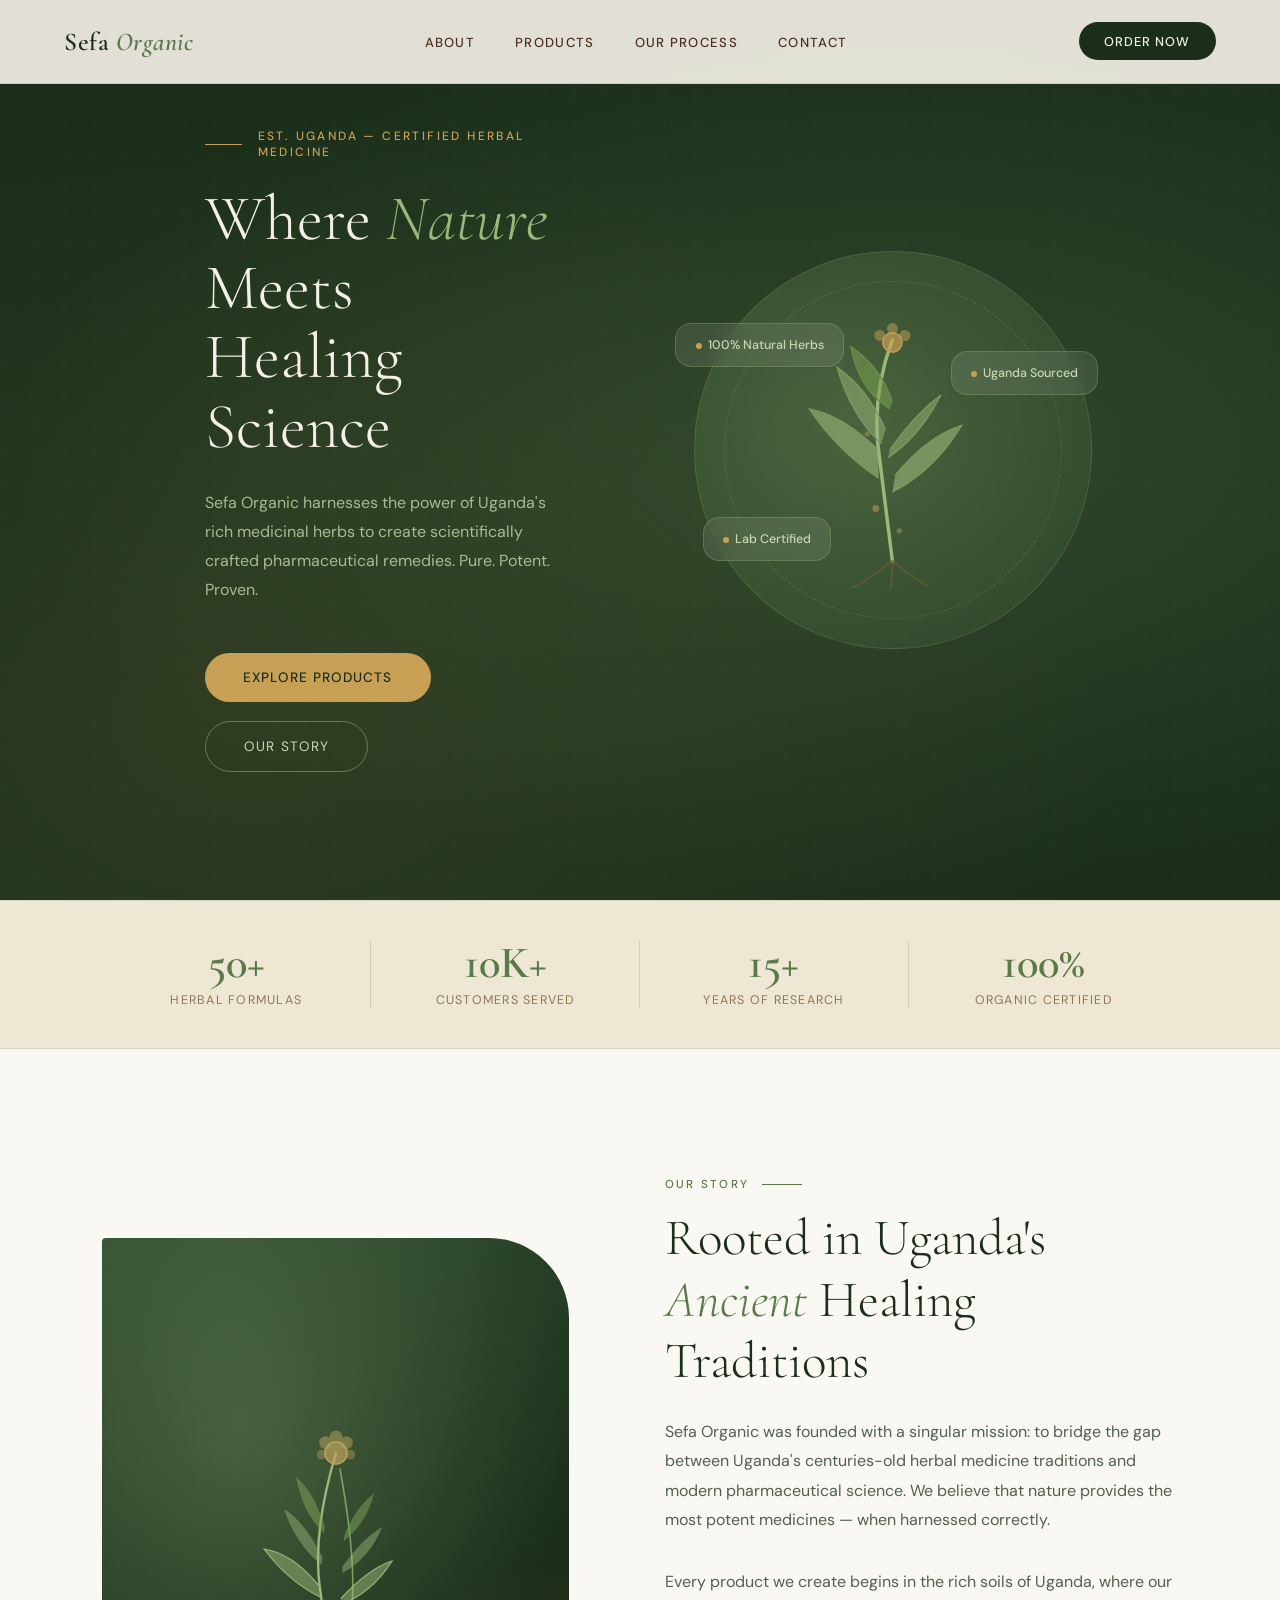
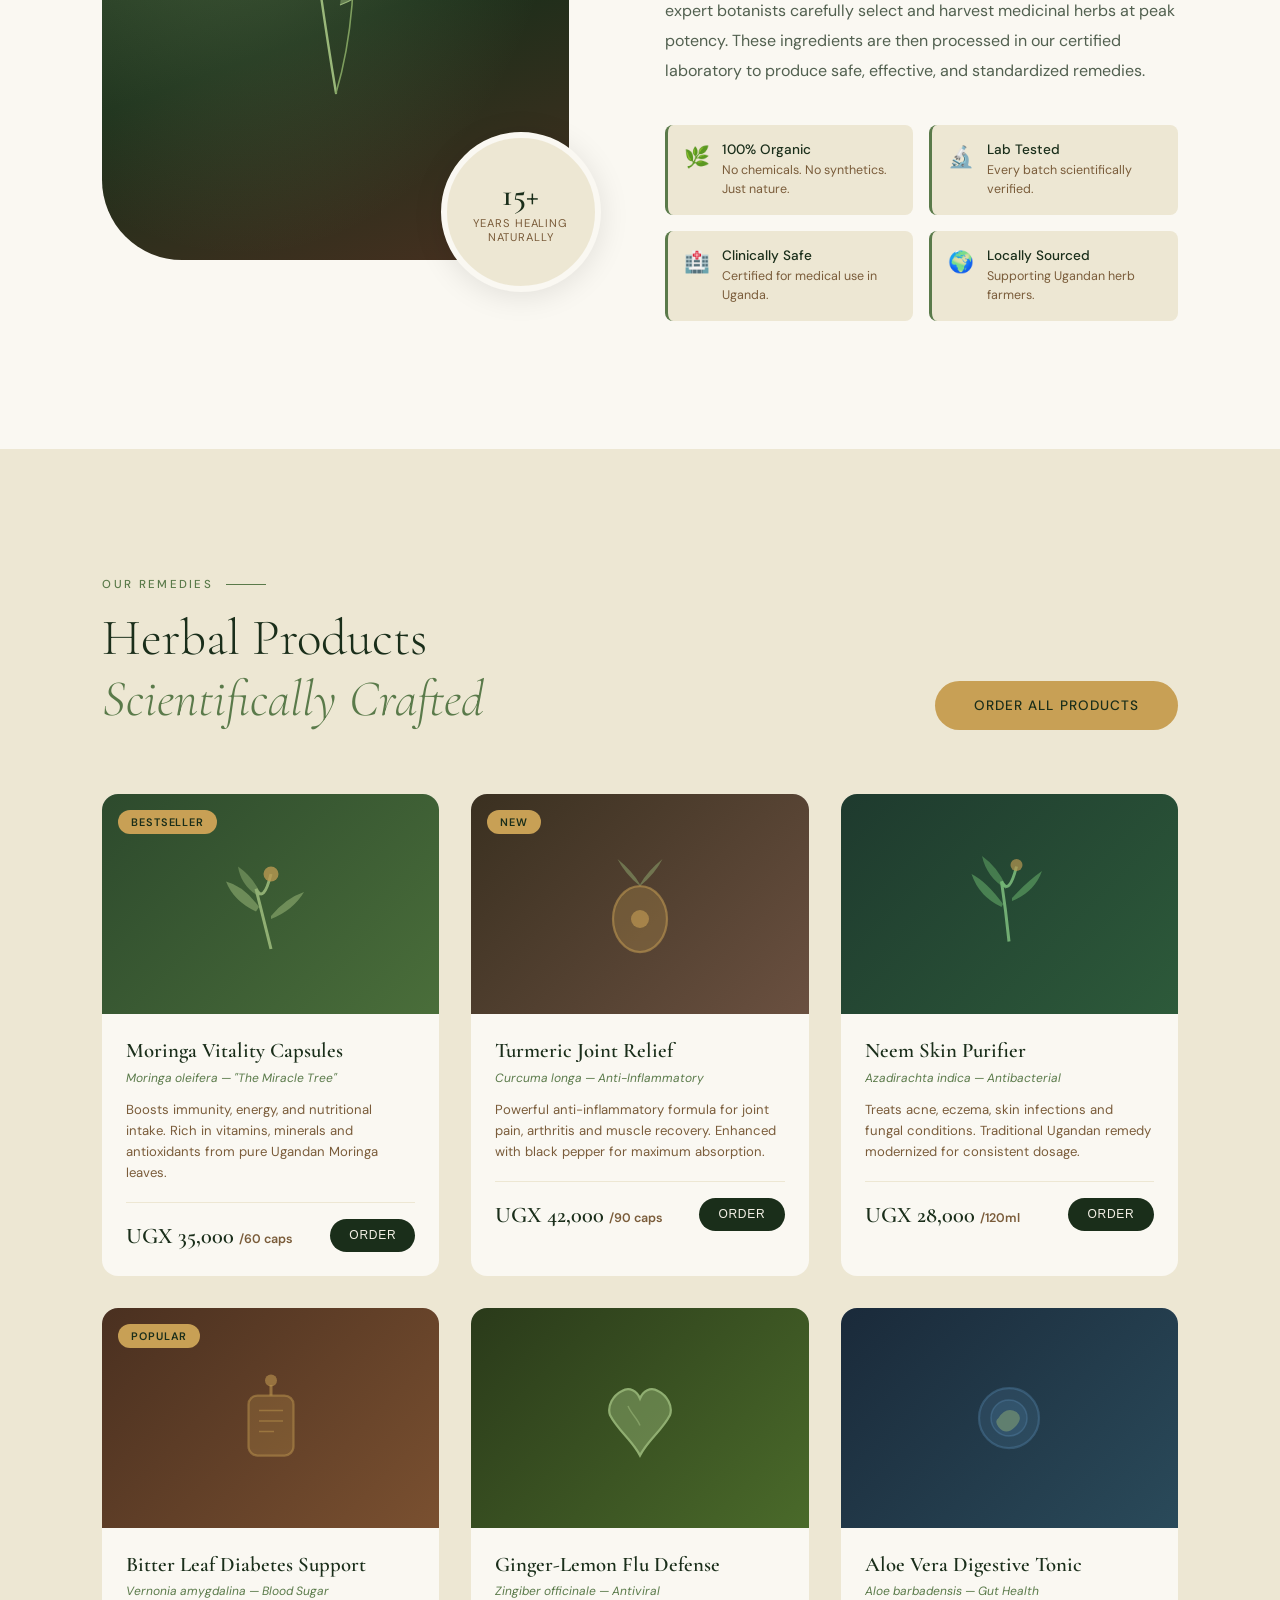
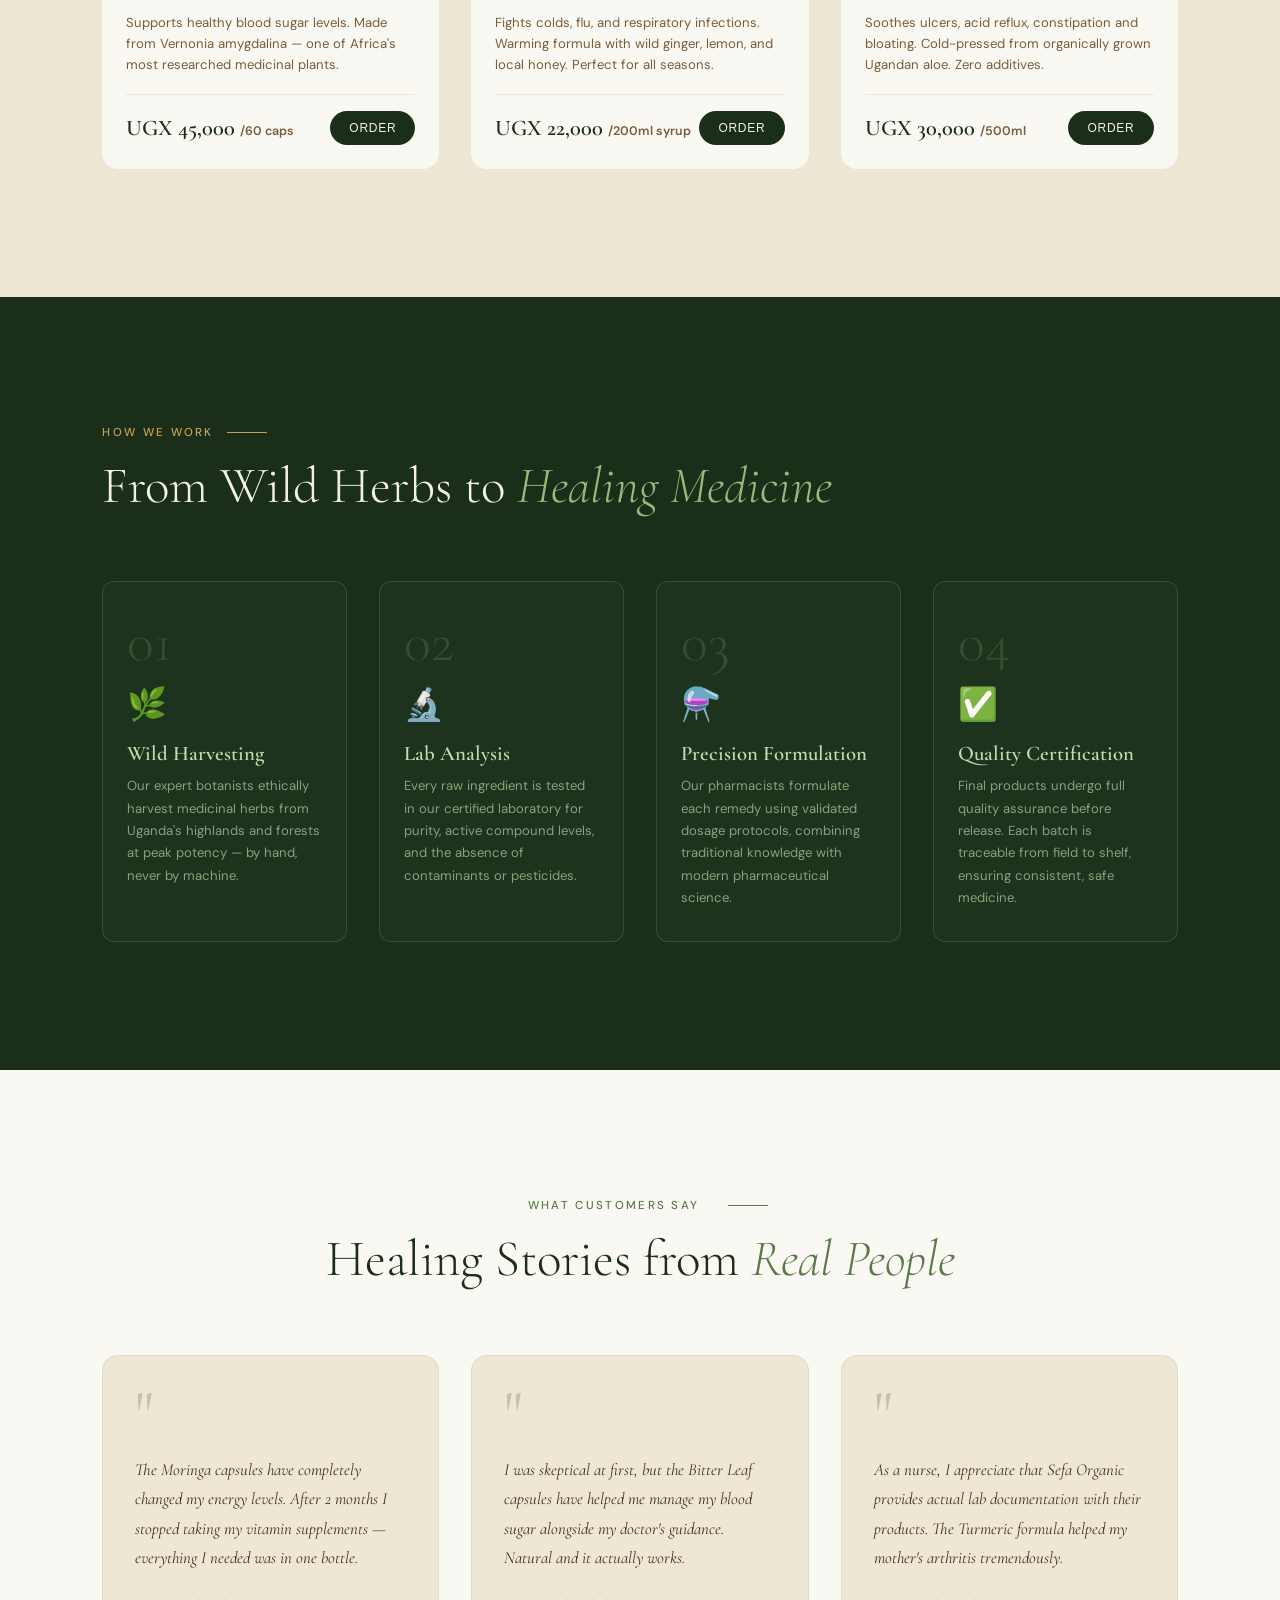
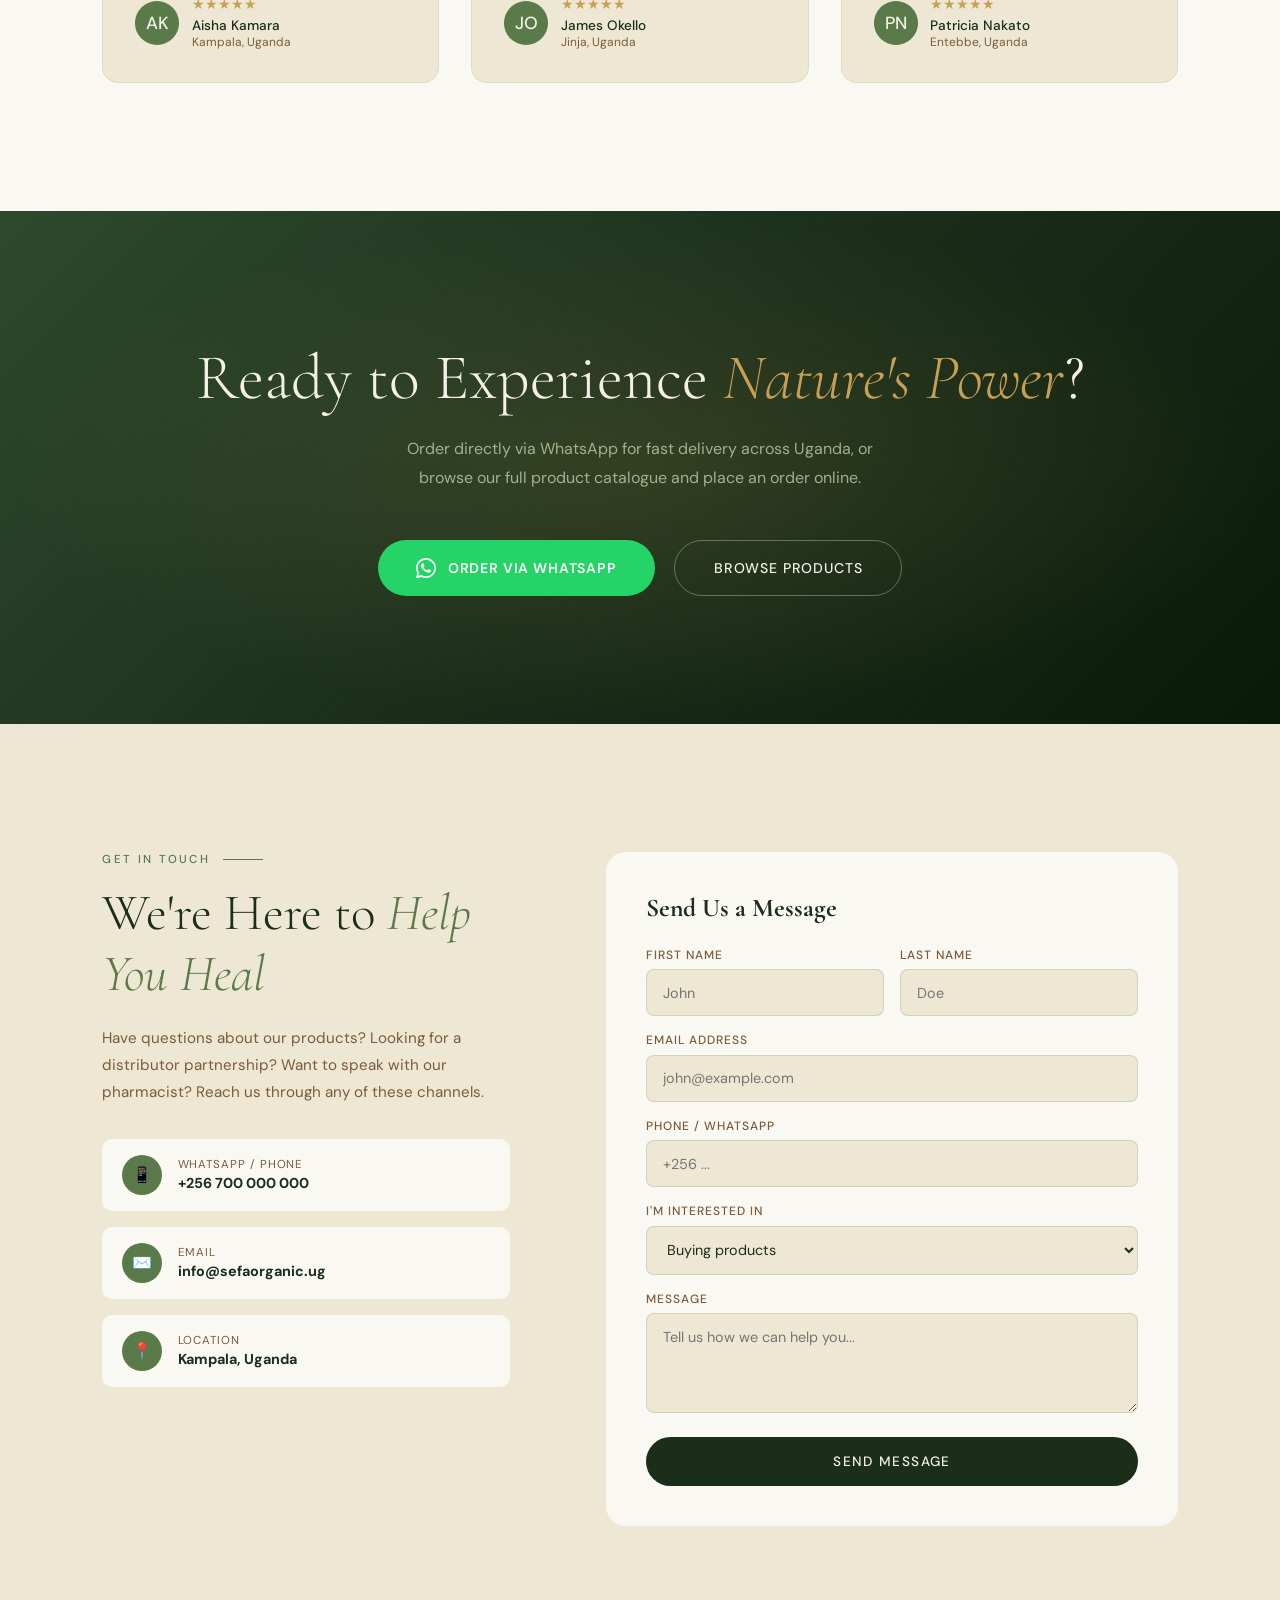
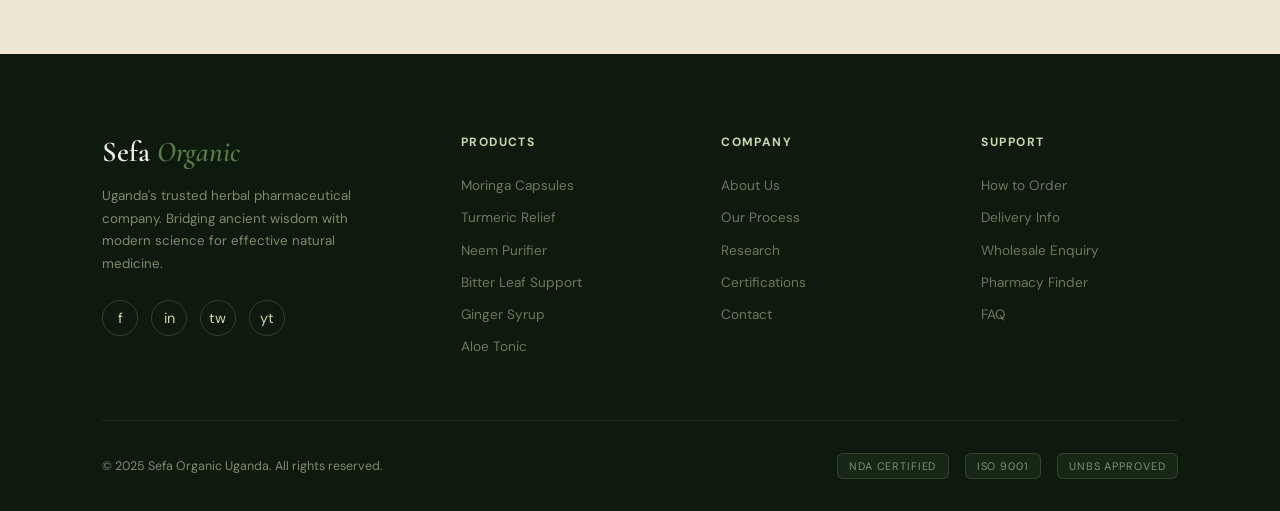
==== index.html @ c2d1f684 "Create index.html" ====
<!DOCTYPE html>
<html lang="en">
<head>
<meta charset="UTF-8">
<meta name="viewport" content="width=device-width, initial-scale=1.0">
<title>Sefa Organic — Nature's Medicine, Scientifically Crafted</title>
<link href="https://fonts.googleapis.com/css2?family=Cormorant+Garamond:ital,wght@0,300;0,400;0,600;1,300;1,400&family=DM+Sans:wght@300;400;500&display=swap" rel="stylesheet">
<style>
  :root {
    --forest: #1a2e1a;
    --moss: #2d4a2d;
    --sage: #5a7a4a;
    --herb: #7a9a5a;
    --leaf: #9ab87a;
    --mist: #c8d8b0;
    --cream: #f4f0e6;
    --parchment: #ede7d3;
    --bark: #7a5c3a;
    --earth: #4a3020;
    --gold: #c8a055;
    --gold-light: #e0c080;
    --white: #faf8f2;
  }

  * { margin: 0; padding: 0; box-sizing: border-box; }

  html { scroll-behavior: smooth; }

  body {
    font-family: 'DM Sans', sans-serif;
    background: var(--white);
    color: var(--forest);
    overflow-x: hidden;
  }

  /* ── NAV ── */
  nav {
    position: fixed; top: 0; left: 0; right: 0; z-index: 100;
    display: flex; align-items: center; justify-content: space-between;
    padding: 1.4rem 5vw;
    background: rgba(244,240,230,0.92);
    backdrop-filter: blur(12px);
    border-bottom: 1px solid rgba(90,122,74,0.15);
  }
  .nav-logo {
    font-family: 'Cormorant Garamond', serif;
    font-size: 1.6rem; font-weight: 600;
    color: var(--forest); letter-spacing: 0.02em;
    text-decoration: none;
  }
  .nav-logo span { color: var(--sage); font-style: italic; }
  .nav-links { display: flex; gap: 2.5rem; list-style: none; }
  .nav-links a {
    font-size: 0.82rem; letter-spacing: 0.1em; text-transform: uppercase;
    color: var(--earth); text-decoration: none; font-weight: 500;
    transition: color 0.2s;
  }
  .nav-links a:hover { color: var(--sage); }
  .nav-cta {
    background: var(--forest); color: var(--cream);
    padding: 0.65rem 1.6rem; border-radius: 50px;
    font-size: 0.8rem; letter-spacing: 0.08em; text-transform: uppercase;
    text-decoration: none; font-weight: 500;
    transition: background 0.2s, transform 0.2s;
  }
  .nav-cta:hover { background: var(--sage); transform: translateY(-1px); }

  /* ── HERO ── */
  .hero {
    min-height: 100vh;
    background: var(--forest);
    display: grid; grid-template-columns: 1fr 1fr;
    align-items: center;
    position: relative; overflow: hidden;
  }
  .hero::before {
    content: '';
    position: absolute; inset: 0;
    background: radial-gradient(ellipse at 70% 50%, rgba(90,122,74,0.35) 0%, transparent 70%),
                radial-gradient(ellipse at 20% 80%, rgba(200,160,85,0.12) 0%, transparent 60%);
  }
  /* Organic texture pattern */
  .hero::after {
    content: '';
    position: absolute; inset: 0;
    background-image: url("data:image/svg+xml,%3Csvg width='60' height='60' viewBox='0 0 60 60' xmlns='http://www.w3.org/2000/svg'%3E%3Cg fill='none' fill-rule='evenodd'%3E%3Cg fill='%235a7a4a' fill-opacity='0.06'%3E%3Cpath d='M36 34v-4h-2v4h-4v2h4v4h2v-4h4v-2h-4zm0-30V0h-2v4h-4v2h4v4h2V6h4V4h-4zM6 34v-4H4v4H0v2h4v4h2v-4h4v-2H6zM6 4V0H4v4H0v2h4v4h2V6h4V4H6z'/%3E%3C/g%3E%3C/g%3E%3C/svg%3E");
    opacity: 0.4;
    pointer-events: none;
  }
  .hero-content {
    padding: 0 5vw 0 8vw;
    position: relative; z-index: 2;
    animation: fadeUp 1s ease both;
  }
  .hero-eyebrow {
    font-size: 0.75rem; letter-spacing: 0.2em; text-transform: uppercase;
    color: var(--gold); font-weight: 500; margin-bottom: 1.5rem;
    display: flex; align-items: center; gap: 1rem;
  }
  .hero-eyebrow::before {
    content: ''; width: 40px; height: 1px; background: var(--gold);
  }
  .hero h1 {
    font-family: 'Cormorant Garamond', serif;
    font-size: clamp(3rem, 5vw, 5.5rem);
    font-weight: 300; line-height: 1.08;
    color: var(--cream); margin-bottom: 1.8rem;
  }
  .hero h1 em {
    font-style: italic; color: var(--leaf);
  }
  .hero-desc {
    font-size: 1rem; line-height: 1.8;
    color: rgba(200,216,176,0.8);
    max-width: 420px; margin-bottom: 3rem;
  }
  .hero-actions { display: flex; gap: 1.2rem; flex-wrap: wrap; }
  .btn-primary {
    background: var(--gold); color: var(--forest);
    padding: 1rem 2.4rem; border-radius: 50px;
    font-size: 0.85rem; letter-spacing: 0.08em; text-transform: uppercase;
    text-decoration: none; font-weight: 500;
    transition: all 0.25s; display: inline-block;
  }
  .btn-primary:hover { background: var(--gold-light); transform: translateY(-2px); box-shadow: 0 8px 30px rgba(200,160,85,0.35); }
  .btn-ghost {
    border: 1px solid rgba(200,216,176,0.4); color: var(--mist);
    padding: 1rem 2.4rem; border-radius: 50px;
    font-size: 0.85rem; letter-spacing: 0.08em; text-transform: uppercase;
    text-decoration: none; font-weight: 400;
    transition: all 0.25s; display: inline-block;
  }
  .btn-ghost:hover { border-color: var(--leaf); color: var(--leaf); }

  .hero-visual {
    position: relative; z-index: 2;
    display: flex; align-items: center; justify-content: center;
    padding: 4rem 5vw 4rem 2rem;
    animation: fadeIn 1.4s ease both;
  }
  .hero-circle {
    width: min(480px, 90%);
    aspect-ratio: 1;
    border-radius: 50%;
    background: radial-gradient(circle at 40% 40%, rgba(154,184,122,0.25), rgba(45,74,45,0.6));
    border: 1px solid rgba(154,184,122,0.2);
    display: flex; align-items: center; justify-content: center;
    position: relative;
  }
  .hero-circle::before {
    content: ''; position: absolute;
    width: 85%; height: 85%;
    border-radius: 50%;
    border: 1px dashed rgba(154,184,122,0.25);
  }
  .hero-plant-svg {
    width: 70%; height: 70%;
  }

  /* Floating badges */
  .float-badge {
    position: absolute;
    background: rgba(244,240,230,0.1);
    backdrop-filter: blur(8px);
    border: 1px solid rgba(154,184,122,0.3);
    border-radius: 16px;
    padding: 0.8rem 1.2rem;
    color: var(--mist);
    font-size: 0.78rem;
    font-weight: 500;
    white-space: nowrap;
    animation: float 4s ease-in-out infinite;
  }
  .float-badge.b1 { top: 18%; left: -5%; animation-delay: 0s; }
  .float-badge.b2 { bottom: 22%; left: 2%; animation-delay: 1.5s; }
  .float-badge.b3 { top: 25%; right: -2%; animation-delay: 0.8s; }
  .float-badge .dot { display: inline-block; width: 6px; height: 6px; border-radius: 50%; background: var(--gold); margin-right: 6px; }

  /* ── STATS ── */
  .stats-bar {
    background: var(--parchment);
    border-top: 1px solid rgba(90,122,74,0.15);
    border-bottom: 1px solid rgba(90,122,74,0.15);
    display: grid; grid-template-columns: repeat(4,1fr);
    padding: 2.5rem 8vw;
  }
  .stat-item {
    text-align: center;
    padding: 0 1rem;
    border-right: 1px solid rgba(90,122,74,0.2);
  }
  .stat-item:last-child { border-right: none; }
  .stat-num {
    font-family: 'Cormorant Garamond', serif;
    font-size: 2.8rem; font-weight: 600;
    color: var(--sage); line-height: 1;
    margin-bottom: 0.4rem;
  }
  .stat-label {
    font-size: 0.78rem; letter-spacing: 0.1em; text-transform: uppercase;
    color: var(--bark); opacity: 0.8;
  }

  /* ── SECTION COMMONS ── */
  section { padding: 8rem 8vw; }
  .section-tag {
    font-size: 0.72rem; letter-spacing: 0.2em; text-transform: uppercase;
    color: var(--sage); font-weight: 500; margin-bottom: 1rem;
    display: flex; align-items: center; gap: 0.8rem;
  }
  .section-tag::after { content: ''; flex: 0 0 40px; height: 1px; background: var(--sage); }
  h2.section-title {
    font-family: 'Cormorant Garamond', serif;
    font-size: clamp(2.2rem, 4vw, 3.5rem);
    font-weight: 300; line-height: 1.2;
    color: var(--forest);
  }
  h2.section-title em { font-style: italic; color: var(--sage); }

  /* ── ABOUT ── */
  .about { background: var(--white); }
  .about-grid { display: grid; grid-template-columns: 1fr 1.1fr; gap: 6rem; align-items: center; }
  .about-visual {
    position: relative;
  }
  .about-img-wrap {
    width: 100%; aspect-ratio: 3/4;
    background: linear-gradient(160deg, var(--moss) 0%, var(--forest) 60%, var(--earth) 100%);
    border-radius: 4px 80px 4px 80px;
    display: flex; align-items: center; justify-content: center;
    overflow: hidden; position: relative;
  }
  .about-img-wrap::before {
    content: '';
    position: absolute; inset: 0;
    background: radial-gradient(ellipse at 30% 30%, rgba(154,184,122,0.3), transparent 70%);
  }
  .about-accent {
    position: absolute; bottom: -2rem; right: -2rem;
    width: 160px; height: 160px;
    background: var(--parchment);
    border-radius: 50%;
    display: flex; flex-direction: column;
    align-items: center; justify-content: center;
    border: 6px solid var(--white);
    box-shadow: 0 4px 30px rgba(0,0,0,0.1);
    text-align: center; padding: 1rem;
  }
  .about-accent strong {
    font-family: 'Cormorant Garamond', serif;
    font-size: 2rem; font-weight: 600; color: var(--forest);
    line-height: 1;
  }
  .about-accent span {
    font-size: 0.7rem; text-transform: uppercase; letter-spacing: 0.08em;
    color: var(--bark); margin-top: 0.3rem;
  }
  .about-content h2 { margin-bottom: 1.5rem; }
  .about-body {
    font-size: 1rem; line-height: 1.85; color: rgba(26,46,26,0.75);
    margin-bottom: 2rem;
  }
  .values-list {
    display: grid; grid-template-columns: 1fr 1fr; gap: 1rem;
    margin-top: 2.5rem;
  }
  .value-item {
    display: flex; align-items: flex-start; gap: 0.8rem;
    padding: 1rem;
    background: var(--parchment);
    border-radius: 8px;
    border-left: 3px solid var(--sage);
  }
  .value-icon { font-size: 1.3rem; flex-shrink: 0; margin-top: 0.1rem; }
  .value-item h4 { font-size: 0.85rem; font-weight: 500; color: var(--forest); margin-bottom: 0.2rem; }
  .value-item p { font-size: 0.78rem; color: var(--bark); line-height: 1.5; }

  /* ── PRODUCTS ── */
  .products { background: var(--parchment); }
  .products-header {
    display: flex; justify-content: space-between; align-items: flex-end;
    margin-bottom: 4rem; flex-wrap: wrap; gap: 2rem;
  }
  .products-grid {
    display: grid; grid-template-columns: repeat(3,1fr); gap: 2rem;
  }
  .product-card {
    background: var(--white);
    border-radius: 16px;
    overflow: hidden;
    transition: transform 0.3s, box-shadow 0.3s;
    cursor: pointer;
  }
  .product-card:hover { transform: translateY(-6px); box-shadow: 0 20px 50px rgba(26,46,26,0.12); }
  .product-img {
    height: 220px;
    display: flex; align-items: center; justify-content: center;
    position: relative; overflow: hidden;
  }
  .product-img svg { width: 120px; height: 120px; opacity: 0.9; }
  .p-color-1 { background: linear-gradient(135deg, #2d4a2d, #4a6e3a); }
  .p-color-2 { background: linear-gradient(135deg, #3a3020, #6a5040); }
  .p-color-3 { background: linear-gradient(135deg, #1e3a2e, #2d5a3a); }
  .p-color-4 { background: linear-gradient(135deg, #4a3020, #7a5030); }
  .p-color-5 { background: linear-gradient(135deg, #2a3a1a, #4a6a2a); }
  .p-color-6 { background: linear-gradient(135deg, #1a2a3a, #2a4a5a); }
  .product-badge {
    position: absolute; top: 1rem; left: 1rem;
    background: var(--gold); color: var(--forest);
    font-size: 0.68rem; letter-spacing: 0.08em; text-transform: uppercase;
    padding: 0.3rem 0.8rem; border-radius: 50px; font-weight: 600;
  }
  .product-info { padding: 1.5rem; }
  .product-info h3 {
    font-family: 'Cormorant Garamond', serif;
    font-size: 1.3rem; font-weight: 600; color: var(--forest); margin-bottom: 0.4rem;
  }
  .product-herb {
    font-size: 0.75rem; color: var(--sage); font-style: italic; margin-bottom: 0.8rem;
  }
  .product-desc { font-size: 0.82rem; line-height: 1.6; color: var(--bark); margin-bottom: 1.2rem; }
  .product-footer {
    display: flex; align-items: center; justify-content: space-between;
    padding-top: 1rem; border-top: 1px solid var(--parchment);
  }
  .product-price {
    font-family: 'Cormorant Garamond', serif;
    font-size: 1.4rem; font-weight: 600; color: var(--forest);
  }
  .product-price span { font-size: 0.78rem; color: var(--bark); font-family: 'DM Sans'; }
  .btn-order {
    background: var(--forest); color: var(--cream);
    padding: 0.6rem 1.2rem; border-radius: 50px;
    font-size: 0.75rem; letter-spacing: 0.06em; text-transform: uppercase;
    border: none; cursor: pointer; font-weight: 500;
    transition: background 0.2s, transform 0.2s;
  }
  .btn-order:hover { background: var(--sage); transform: scale(1.03); }

  /* ── PROCESS ── */
  .process { background: var(--forest); color: var(--cream); }
  .process .section-tag { color: var(--gold); }
  .process .section-tag::after { background: var(--gold); }
  .process h2.section-title { color: var(--cream); }
  .process h2.section-title em { color: var(--leaf); }
  .process-grid {
    display: grid; grid-template-columns: repeat(4,1fr); gap: 2rem;
    margin-top: 4rem;
  }
  .process-step {
    position: relative; padding: 2rem 1.5rem;
    border: 1px solid rgba(154,184,122,0.2);
    border-radius: 12px;
    background: rgba(154,184,122,0.04);
    transition: background 0.3s, border-color 0.3s;
  }
  .process-step:hover {
    background: rgba(154,184,122,0.1);
    border-color: rgba(154,184,122,0.4);
  }
  .step-number {
    font-family: 'Cormorant Garamond', serif;
    font-size: 3.5rem; font-weight: 300;
    color: rgba(154,184,122,0.2);
    line-height: 1; margin-bottom: 0.8rem;
  }
  .step-icon { font-size: 2rem; margin-bottom: 1rem; }
  .process-step h3 {
    font-family: 'Cormorant Garamond', serif;
    font-size: 1.3rem; font-weight: 600;
    color: var(--mist); margin-bottom: 0.6rem;
  }
  .process-step p { font-size: 0.82rem; line-height: 1.7; color: rgba(200,216,176,0.65); }

  /* ── TESTIMONIALS ── */
  .testimonials { background: var(--white); }
  .testi-grid { display: grid; grid-template-columns: repeat(3,1fr); gap: 2rem; margin-top: 4rem; }
  .testi-card {
    background: var(--parchment);
    border-radius: 16px; padding: 2rem;
    position: relative;
    border: 1px solid rgba(90,122,74,0.1);
    transition: transform 0.3s;
  }
  .testi-card:hover { transform: translateY(-4px); }
  .testi-quote {
    font-family: 'Cormorant Garamond', serif;
    font-size: 4rem; color: var(--sage); opacity: 0.3;
    line-height: 0.8; margin-bottom: 1rem;
  }
  .testi-text {
    font-family: 'Cormorant Garamond', serif;
    font-size: 1.05rem; font-style: italic; line-height: 1.75;
    color: var(--earth); margin-bottom: 1.5rem;
  }
  .testi-author { display: flex; align-items: center; gap: 0.8rem; }
  .testi-avatar {
    width: 44px; height: 44px; border-radius: 50%;
    background: var(--sage);
    display: flex; align-items: center; justify-content: center;
    font-size: 1.1rem; color: var(--cream); font-weight: 500;
  }
  .testi-name { font-size: 0.85rem; font-weight: 500; color: var(--forest); }
  .testi-loc { font-size: 0.75rem; color: var(--bark); }
  .stars { color: var(--gold); font-size: 0.85rem; margin-bottom: 0.2rem; }

  /* ── ORDER CTA ── */
  .order-section {
    background: linear-gradient(135deg, var(--moss) 0%, var(--forest) 50%, #0a1a0a 100%);
    padding: 8rem 8vw;
    text-align: center;
    position: relative; overflow: hidden;
  }
  .order-section::before {
    content: '';
    position: absolute; inset: 0;
    background: radial-gradient(ellipse at 50% 50%, rgba(200,160,85,0.15) 0%, transparent 70%);
  }
  .order-section h2 {
    font-family: 'Cormorant Garamond', serif;
    font-size: clamp(2.5rem, 5vw, 4.5rem);
    font-weight: 300; color: var(--cream);
    margin-bottom: 1.2rem; position: relative;
  }
  .order-section h2 em { color: var(--gold); font-style: italic; }
  .order-section p {
    font-size: 1rem; color: rgba(200,216,176,0.75);
    max-width: 500px; margin: 0 auto 3rem; line-height: 1.8;
    position: relative;
  }
  .order-buttons { display: flex; gap: 1.2rem; justify-content: center; flex-wrap: wrap; position: relative; }
  .whatsapp-btn {
    background: #25D366; color: white;
    padding: 1.1rem 2.4rem; border-radius: 50px;
    font-size: 0.88rem; letter-spacing: 0.06em; text-transform: uppercase;
    text-decoration: none; font-weight: 600;
    display: flex; align-items: center; gap: 0.7rem;
    transition: all 0.25s;
  }
  .whatsapp-btn:hover { background: #20c05a; transform: translateY(-2px); box-shadow: 0 8px 30px rgba(37,211,102,0.4); }
  .shop-btn {
    background: transparent; color: var(--cream);
    padding: 1.1rem 2.4rem; border-radius: 50px;
    font-size: 0.88rem; letter-spacing: 0.06em; text-transform: uppercase;
    border: 1px solid rgba(200,216,176,0.4); text-decoration: none;
    font-weight: 500; transition: all 0.25s;
  }
  .shop-btn:hover { border-color: var(--gold); color: var(--gold); }

  /* ── CONTACT ── */
  .contact { background: var(--parchment); }
  .contact-grid { display: grid; grid-template-columns: 1fr 1.4fr; gap: 6rem; align-items: start; }
  .contact-info h2 { margin-bottom: 1.2rem; }
  .contact-info p { font-size: 0.95rem; line-height: 1.8; color: var(--bark); margin-bottom: 2rem; }
  .contact-details { display: flex; flex-direction: column; gap: 1rem; }
  .contact-detail {
    display: flex; align-items: center; gap: 1rem;
    padding: 1rem 1.2rem; background: var(--white);
    border-radius: 10px; text-decoration: none;
    transition: transform 0.2s;
  }
  .contact-detail:hover { transform: translateX(4px); }
  .contact-detail-icon {
    width: 40px; height: 40px; border-radius: 50%;
    background: var(--sage); display: flex; align-items: center;
    justify-content: center; font-size: 1rem; color: white; flex-shrink: 0;
  }
  .contact-detail-text span { display: block; font-size: 0.72rem; text-transform: uppercase; letter-spacing: 0.08em; color: var(--bark); }
  .contact-detail-text strong { font-size: 0.9rem; color: var(--forest); }
  .contact-form { background: var(--white); padding: 2.5rem; border-radius: 20px; }
  .contact-form h3 {
    font-family: 'Cormorant Garamond', serif;
    font-size: 1.6rem; color: var(--forest); margin-bottom: 1.5rem;
  }
  .form-row { display: grid; grid-template-columns: 1fr 1fr; gap: 1rem; }
  .form-group { display: flex; flex-direction: column; gap: 0.4rem; margin-bottom: 1rem; }
  .form-group label { font-size: 0.75rem; text-transform: uppercase; letter-spacing: 0.08em; color: var(--bark); font-weight: 500; }
  .form-group input, .form-group select, .form-group textarea {
    padding: 0.85rem 1rem;
    border: 1px solid rgba(90,122,74,0.2);
    border-radius: 8px; background: var(--parchment);
    font-size: 0.9rem; color: var(--forest);
    font-family: 'DM Sans', sans-serif;
    outline: none; transition: border-color 0.2s;
  }
  .form-group input:focus, .form-group select:focus, .form-group textarea:focus {
    border-color: var(--sage);
  }
  .form-group textarea { resize: vertical; min-height: 100px; }
  .form-submit {
    width: 100%; padding: 1rem;
    background: var(--forest); color: var(--cream);
    border: none; border-radius: 50px;
    font-size: 0.85rem; letter-spacing: 0.1em; text-transform: uppercase;
    font-family: 'DM Sans'; font-weight: 500;
    cursor: pointer; transition: background 0.2s;
    margin-top: 0.5rem;
  }
  .form-submit:hover { background: var(--sage); }

  /* ── FOOTER ── */
  footer {
    background: #0d1a0d;
    padding: 5rem 8vw 2rem;
    color: rgba(200,216,176,0.6);
  }
  .footer-grid {
    display: grid; grid-template-columns: 1.5fr 1fr 1fr 1fr;
    gap: 4rem; margin-bottom: 4rem;
  }
  .footer-logo {
    font-family: 'Cormorant Garamond', serif;
    font-size: 1.8rem; font-weight: 600;
    color: var(--cream); margin-bottom: 1rem;
  }
  .footer-logo em { color: var(--sage); font-style: italic; }
  .footer-tagline { font-size: 0.83rem; line-height: 1.7; margin-bottom: 1.5rem; }
  .footer-social { display: flex; gap: 0.8rem; }
  .social-btn {
    width: 36px; height: 36px; border-radius: 50%;
    border: 1px solid rgba(154,184,122,0.25);
    display: flex; align-items: center; justify-content: center;
    font-size: 0.9rem; color: var(--mist); text-decoration: none;
    transition: all 0.2s;
  }
  .social-btn:hover { border-color: var(--sage); background: rgba(90,122,74,0.2); }
  .footer-col h4 {
    font-size: 0.75rem; text-transform: uppercase; letter-spacing: 0.12em;
    color: var(--mist); margin-bottom: 1.5rem;
  }
  .footer-col ul { list-style: none; display: flex; flex-direction: column; gap: 0.7rem; }
  .footer-col ul li a {
    font-size: 0.85rem; color: rgba(200,216,176,0.5);
    text-decoration: none; transition: color 0.2s;
  }
  .footer-col ul li a:hover { color: var(--leaf); }
  .footer-bottom {
    border-top: 1px solid rgba(154,184,122,0.1);
    padding-top: 2rem;
    display: flex; justify-content: space-between; align-items: center;
    font-size: 0.78rem;
    flex-wrap: wrap; gap: 1rem;
  }
  .cert-badges { display: flex; gap: 1rem; }
  .cert-badge {
    background: rgba(154,184,122,0.08);
    border: 1px solid rgba(154,184,122,0.2);
    border-radius: 6px; padding: 0.3rem 0.7rem;
    font-size: 0.68rem; letter-spacing: 0.08em; text-transform: uppercase;
    color: rgba(200,216,176,0.6);
  }

  /* ── ANIMATIONS ── */
  @keyframes fadeUp { from { opacity: 0; transform: translateY(30px); } to { opacity: 1; transform: none; } }
  @keyframes fadeIn { from { opacity: 0; } to { opacity: 1; } }
  @keyframes float { 0%,100% { transform: translateY(0); } 50% { transform: translateY(-10px); } }

  /* ── SCROLL REVEAL ── */
  .reveal { opacity: 0; transform: translateY(24px); transition: opacity 0.7s ease, transform 0.7s ease; }
  .reveal.visible { opacity: 1; transform: none; }

  /* ── RESPONSIVE ── */
  @media(max-width: 900px) {
    .hero { grid-template-columns: 1fr; min-height: auto; padding-top: 6rem; }
    .hero-visual { display: none; }
    .hero-content { padding: 4rem 6vw; }
    .stats-bar { grid-template-columns: repeat(2,1fr); }
    .stat-item:nth-child(2) { border-right: none; }
    .about-grid, .contact-grid { grid-template-columns: 1fr; gap: 3rem; }
    .about-visual { display: none; }
    .products-grid { grid-template-columns: 1fr 1fr; }
    .process-grid { grid-template-columns: 1fr 1fr; }
    .testi-grid { grid-template-columns: 1fr; }
    .footer-grid { grid-template-columns: 1fr 1fr; gap: 2rem; }
    .nav-links { display: none; }
  }
  @media(max-width: 600px) {
    .products-grid { grid-template-columns: 1fr; }
    .process-grid { grid-template-columns: 1fr; }
    .footer-grid { grid-template-columns: 1fr; }
    .form-row { grid-template-columns: 1fr; }
  }
</style>
</head>
<body>

<!-- NAV -->
<nav>
  <a href="#" class="nav-logo">Sefa <span>Organic</span></a>
  <ul class="nav-links">
    <li><a href="#about">About</a></li>
    <li><a href="#products">Products</a></li>
    <li><a href="#process">Our Process</a></li>
    <li><a href="#contact">Contact</a></li>
  </ul>
  <a href="#order" class="nav-cta">Order Now</a>
</nav>

<!-- HERO -->
<section class="hero">
  <div class="hero-content">
    <div class="hero-eyebrow">Est. Uganda &mdash; Certified Herbal Medicine</div>
    <h1>Where <em>Nature</em><br>Meets<br>Healing Science</h1>
    <p class="hero-desc">Sefa Organic harnesses the power of Uganda's rich medicinal herbs to create scientifically crafted pharmaceutical remedies. Pure. Potent. Proven.</p>
    <div class="hero-actions">
      <a href="#products" class="btn-primary">Explore Products</a>
      <a href="#about" class="btn-ghost">Our Story</a>
    </div>
  </div>
  <div class="hero-visual">
    <div class="hero-circle">
      <!-- Decorative herb illustration -->
      <svg class="hero-plant-svg" viewBox="0 0 200 200" fill="none" xmlns="http://www.w3.org/2000/svg">
        <!-- Stem -->
        <path d="M100 180 Q95 140 90 100 Q85 60 100 20" stroke="#9ab87a" stroke-width="2.5" fill="none" stroke-linecap="round"/>
        <!-- Main leaves -->
        <path d="M90 120 Q60 100 40 70 Q65 75 90 100" fill="rgba(154,184,122,0.6)" stroke="#7a9a5a" stroke-width="1"/>
        <path d="M92 95 Q70 75 60 40 Q82 55 95 85" fill="rgba(154,184,122,0.5)" stroke="#7a9a5a" stroke-width="1"/>
        <path d="M98 70 Q75 55 70 25 Q92 40 100 65" fill="rgba(120,160,80,0.55)" stroke="#6a8a4a" stroke-width="1"/>
        <path d="M100 130 Q130 115 150 82 Q125 90 102 118" fill="rgba(154,184,122,0.6)" stroke="#7a9a5a" stroke-width="1"/>
        <path d="M97 105 Q120 90 135 60 Q115 75 98 100" fill="rgba(154,184,122,0.5)" stroke="#7a9a5a" stroke-width="1"/>
        <!-- Flower at top -->
        <circle cx="100" cy="22" r="7" fill="rgba(200,160,85,0.7)" stroke="#c8a055" stroke-width="1"/>
        <circle cx="100" cy="12" r="4" fill="rgba(200,160,85,0.5)"/>
        <circle cx="109" cy="17" r="4" fill="rgba(200,160,85,0.5)"/>
        <circle cx="91" cy="17" r="4" fill="rgba(200,160,85,0.5)"/>
        <!-- Roots -->
        <path d="M100 180 Q80 195 70 200" stroke="rgba(122,92,58,0.5)" stroke-width="1.5" fill="none" stroke-linecap="round"/>
        <path d="M100 180 Q115 192 125 198" stroke="rgba(122,92,58,0.5)" stroke-width="1.5" fill="none" stroke-linecap="round"/>
        <path d="M100 180 Q100 195 98 202" stroke="rgba(122,92,58,0.5)" stroke-width="1.5" fill="none" stroke-linecap="round"/>
        <!-- Small detail circles -->
        <circle cx="88" cy="142" r="2.5" fill="rgba(200,160,85,0.5)"/>
        <circle cx="105" cy="158" r="2" fill="rgba(200,160,85,0.4)"/>
        <circle cx="82" cy="88" r="2" fill="rgba(200,160,85,0.4)"/>
      </svg>
      <div class="float-badge b1"><span class="dot"></span>100% Natural Herbs</div>
      <div class="float-badge b2"><span class="dot"></span>Lab Certified</div>
      <div class="float-badge b3"><span class="dot"></span>Uganda Sourced</div>
    </div>
  </div>
</section>

<!-- STATS BAR -->
<div class="stats-bar reveal">
  <div class="stat-item"><div class="stat-num">50+</div><div class="stat-label">Herbal Formulas</div></div>
  <div class="stat-item"><div class="stat-num">10K+</div><div class="stat-label">Customers Served</div></div>
  <div class="stat-item"><div class="stat-num">15+</div><div class="stat-label">Years of Research</div></div>
  <div class="stat-item"><div class="stat-num">100%</div><div class="stat-label">Organic Certified</div></div>
</div>

<!-- ABOUT -->
<section class="about" id="about">
  <div class="about-grid">
    <div class="about-visual">
      <div class="about-img-wrap">
        <svg viewBox="0 0 300 400" width="240" fill="none" xmlns="http://www.w3.org/2000/svg">
          <!-- Large herb bunch illustration -->
          <path d="M150 380 Q140 320 130 250 Q120 180 150 80" stroke="#9ab87a" stroke-width="3" fill="none" stroke-linecap="round"/>
          <path d="M150 380 Q165 330 170 270 Q175 210 155 100" stroke="#7a9a5a" stroke-width="2" fill="none" stroke-linecap="round"/>
          <path d="M130 260 Q90 240 60 200 Q95 205 128 245" fill="rgba(154,184,122,0.5)" stroke="#9ab87a" stroke-width="1.5"/>
          <path d="M132 220 Q100 195 85 150 Q110 165 133 210" fill="rgba(154,184,122,0.45)"/>
          <path d="M135 180 Q108 155 100 110 Q122 128 136 172" fill="rgba(120,160,80,0.5)"/>
          <path d="M155 270 Q195 255 220 215 Q190 225 156 262" fill="rgba(154,184,122,0.5)" stroke="#9ab87a" stroke-width="1.5"/>
          <path d="M158 230 Q192 212 208 172 Q182 188 158 222" fill="rgba(154,184,122,0.45)"/>
          <path d="M160 190 Q188 168 198 130 Q174 148 160 184" fill="rgba(120,160,80,0.5)"/>
          <circle cx="150" cy="80" r="14" fill="rgba(200,160,85,0.7)" stroke="#c8a055" stroke-width="1.5"/>
          <circle cx="150" cy="60" r="8" fill="rgba(200,160,85,0.5)"/>
          <circle cx="163" cy="67" r="8" fill="rgba(200,160,85,0.5)"/>
          <circle cx="137" cy="67" r="8" fill="rgba(200,160,85,0.5)"/>
          <circle cx="168" cy="82" r="6" fill="rgba(200,160,85,0.4)"/>
          <circle cx="132" cy="82" r="6" fill="rgba(200,160,85,0.4)"/>
        </svg>
      </div>
      <div class="about-accent">
        <strong>15+</strong>
        <span>Years Healing<br>Naturally</span>
      </div>
    </div>
    <div class="about-content reveal">
      <div class="section-tag">Our Story</div>
      <h2 class="section-title">Rooted in Uganda's <em>Ancient</em> Healing Traditions</h2>
      <p class="about-body">Sefa Organic was founded with a singular mission: to bridge the gap between Uganda's centuries-old herbal medicine traditions and modern pharmaceutical science. We believe that nature provides the most potent medicines — when harnessed correctly.</p>
      <p class="about-body">Every product we create begins in the rich soils of Uganda, where our expert botanists carefully select and harvest medicinal herbs at peak potency. These ingredients are then processed in our certified laboratory to produce safe, effective, and standardized remedies.</p>
      <div class="values-list">
        <div class="value-item"><div class="value-icon">🌿</div><div><h4>100% Organic</h4><p>No chemicals. No synthetics. Just nature.</p></div></div>
        <div class="value-item"><div class="value-icon">🔬</div><div><h4>Lab Tested</h4><p>Every batch scientifically verified.</p></div></div>
        <div class="value-item"><div class="value-icon">🏥</div><div><h4>Clinically Safe</h4><p>Certified for medical use in Uganda.</p></div></div>
        <div class="value-item"><div class="value-icon">🌍</div><div><h4>Locally Sourced</h4><p>Supporting Ugandan herb farmers.</p></div></div>
      </div>
    </div>
  </div>
</section>

<!-- PRODUCTS -->
<section class="products" id="products">
  <div class="products-header reveal">
    <div>
      <div class="section-tag">Our Remedies</div>
      <h2 class="section-title">Herbal Products<br><em>Scientifically Crafted</em></h2>
    </div>
    <a href="#order" class="btn-primary">Order All Products</a>
  </div>
  <div class="products-grid reveal">
    <div class="product-card">
      <div class="product-img p-color-1">
        <div class="product-badge">Bestseller</div>
        <svg viewBox="0 0 80 80" fill="none"><path d="M40 70 Q35 50 30 30 Q35 40 40 20" stroke="#9ab87a" stroke-width="2" fill="none"/><path d="M30 45 Q15 38 10 25 Q22 28 32 42" fill="rgba(154,184,122,0.6)"/><path d="M32 35 Q20 28 18 15 Q28 22 33 33" fill="rgba(154,184,122,0.5)"/><path d="M40 50 Q55 44 62 32 Q50 36 40 48" fill="rgba(154,184,122,0.6)"/><circle cx="40" cy="20" r="5" fill="rgba(200,160,85,0.8)"/></svg>
      </div>
      <div class="product-info">
        <h3>Moringa Vitality Capsules</h3>
        <div class="product-herb">Moringa oleifera — "The Miracle Tree"</div>
        <p class="product-desc">Boosts immunity, energy, and nutritional intake. Rich in vitamins, minerals and antioxidants from pure Ugandan Moringa leaves.</p>
        <div class="product-footer">
          <div class="product-price">UGX 35,000 <span>/60 caps</span></div>
          <button class="btn-order" onclick="orderProduct('Moringa Vitality Capsules')">Order</button>
        </div>
      </div>
    </div>

    <div class="product-card">
      <div class="product-img p-color-2">
        <div class="product-badge">New</div>
        <svg viewBox="0 0 80 80" fill="none"><ellipse cx="40" cy="50" rx="18" ry="22" fill="rgba(200,160,85,0.3)" stroke="rgba(200,160,85,0.6)" stroke-width="1.5"/><path d="M40 28 Q30 20 25 10 Q35 18 40 27" fill="rgba(154,184,122,0.5)"/><path d="M40 28 Q50 20 55 10 Q45 18 40 27" fill="rgba(154,184,122,0.5)"/><circle cx="40" cy="50" r="6" fill="rgba(200,160,85,0.7)"/></svg>
      </div>
      <div class="product-info">
        <h3>Turmeric Joint Relief</h3>
        <div class="product-herb">Curcuma longa — Anti-Inflammatory</div>
        <p class="product-desc">Powerful anti-inflammatory formula for joint pain, arthritis and muscle recovery. Enhanced with black pepper for maximum absorption.</p>
        <div class="product-footer">
          <div class="product-price">UGX 42,000 <span>/90 caps</span></div>
          <button class="btn-order" onclick="orderProduct('Turmeric Joint Relief')">Order</button>
        </div>
      </div>
    </div>

    <div class="product-card">
      <div class="product-img p-color-3">
        <svg viewBox="0 0 80 80" fill="none"><path d="M40 65 Q38 45 35 25 Q40 35 45 15" stroke="#7ab87a" stroke-width="2" fill="none"/><path d="M35 42 Q20 35 15 20 Q25 25 36 40" fill="rgba(120,200,120,0.5)"/><path d="M38 30 Q25 22 22 8 Q32 15 38 28" fill="rgba(120,200,120,0.45)"/><path d="M42 38 Q57 32 62 18 Q52 25 42 36" fill="rgba(120,200,120,0.5)"/><circle cx="45" cy="14" r="4" fill="rgba(200,160,85,0.7)"/></svg>
      </div>
      <div class="product-info">
        <h3>Neem Skin Purifier</h3>
        <div class="product-herb">Azadirachta indica — Antibacterial</div>
        <p class="product-desc">Treats acne, eczema, skin infections and fungal conditions. Traditional Ugandan remedy modernized for consistent dosage.</p>
        <div class="product-footer">
          <div class="product-price">UGX 28,000 <span>/120ml</span></div>
          <button class="btn-order" onclick="orderProduct('Neem Skin Purifier')">Order</button>
        </div>
      </div>
    </div>

    <div class="product-card">
      <div class="product-img p-color-4">
        <div class="product-badge">Popular</div>
        <svg viewBox="0 0 80 80" fill="none"><rect x="25" y="25" width="30" height="40" rx="6" fill="rgba(200,160,85,0.25)" stroke="rgba(200,160,85,0.5)" stroke-width="1.5"/><line x1="40" y1="18" x2="40" y2="25" stroke="rgba(200,160,85,0.6)" stroke-width="2"/><circle cx="40" cy="15" r="4" fill="rgba(200,160,85,0.6)"/><line x1="32" y1="35" x2="48" y2="35" stroke="rgba(200,160,85,0.5)" stroke-width="1"/><line x1="32" y1="42" x2="48" y2="42" stroke="rgba(200,160,85,0.5)" stroke-width="1"/><line x1="32" y1="49" x2="42" y2="49" stroke="rgba(200,160,85,0.5)" stroke-width="1"/></svg>
      </div>
      <div class="product-info">
        <h3>Bitter Leaf Diabetes Support</h3>
        <div class="product-herb">Vernonia amygdalina — Blood Sugar</div>
        <p class="product-desc">Supports healthy blood sugar levels. Made from Vernonia amygdalina — one of Africa's most researched medicinal plants.</p>
        <div class="product-footer">
          <div class="product-price">UGX 45,000 <span>/60 caps</span></div>
          <button class="btn-order" onclick="orderProduct('Bitter Leaf Diabetes Support')">Order</button>
        </div>
      </div>
    </div>

    <div class="product-card">
      <div class="product-img p-color-5">
        <svg viewBox="0 0 80 80" fill="none"><path d="M40 65 C35 55 25 48 20 38 C18 32 22 25 28 22 C33 19 38 22 40 27 C42 22 47 19 52 22 C58 25 62 32 60 38 C55 48 45 55 40 65Z" fill="rgba(154,184,122,0.5)" stroke="#9ab87a" stroke-width="1.5"/><path d="M40 45 C38 40 34 37 32 32" stroke="rgba(154,184,122,0.7)" stroke-width="1" fill="none"/></svg>
      </div>
      <div class="product-info">
        <h3>Ginger-Lemon Flu Defense</h3>
        <div class="product-herb">Zingiber officinale — Antiviral</div>
        <p class="product-desc">Fights colds, flu, and respiratory infections. Warming formula with wild ginger, lemon, and local honey. Perfect for all seasons.</p>
        <div class="product-footer">
          <div class="product-price">UGX 22,000 <span>/200ml syrup</span></div>
          <button class="btn-order" onclick="orderProduct('Ginger-Lemon Flu Defense')">Order</button>
        </div>
      </div>
    </div>

    <div class="product-card">
      <div class="product-img p-color-6">
        <svg viewBox="0 0 80 80" fill="none"><circle cx="40" cy="40" r="20" fill="rgba(90,140,180,0.2)" stroke="rgba(90,140,180,0.4)" stroke-width="1.5"/><circle cx="40" cy="40" r="12" fill="rgba(90,140,180,0.2)" stroke="rgba(90,140,180,0.4)" stroke-width="1"/><path d="M33 40 Q38 32 45 36 Q50 40 44 46 Q38 52 33 46 Q30 42 33 40Z" fill="rgba(154,184,122,0.5)"/></svg>
      </div>
      <div class="product-info">
        <h3>Aloe Vera Digestive Tonic</h3>
        <div class="product-herb">Aloe barbadensis — Gut Health</div>
        <p class="product-desc">Soothes ulcers, acid reflux, constipation and bloating. Cold-pressed from organically grown Ugandan aloe. Zero additives.</p>
        <div class="product-footer">
          <div class="product-price">UGX 30,000 <span>/500ml</span></div>
          <button class="btn-order" onclick="orderProduct('Aloe Vera Digestive Tonic')">Order</button>
        </div>
      </div>
    </div>
  </div>
</section>

<!-- PROCESS -->
<section class="process" id="process">
  <div class="reveal">
    <div class="section-tag">How We Work</div>
    <h2 class="section-title">From Wild Herbs to <em>Healing Medicine</em></h2>
  </div>
  <div class="process-grid reveal">
    <div class="process-step">
      <div class="step-number">01</div>
      <div class="step-icon">🌿</div>
      <h3>Wild Harvesting</h3>
      <p>Our expert botanists ethically harvest medicinal herbs from Uganda's highlands and forests at peak potency — by hand, never by machine.</p>
    </div>
    <div class="process-step">
      <div class="step-number">02</div>
      <div class="step-icon">🔬</div>
      <h3>Lab Analysis</h3>
      <p>Every raw ingredient is tested in our certified laboratory for purity, active compound levels, and the absence of contaminants or pesticides.</p>
    </div>
    <div class="process-step">
      <div class="step-number">03</div>
      <div class="step-icon">⚗️</div>
      <h3>Precision Formulation</h3>
      <p>Our pharmacists formulate each remedy using validated dosage protocols, combining traditional knowledge with modern pharmaceutical science.</p>
    </div>
    <div class="process-step">
      <div class="step-number">04</div>
      <div class="step-icon">✅</div>
      <h3>Quality Certification</h3>
      <p>Final products undergo full quality assurance before release. Each batch is traceable from field to shelf, ensuring consistent, safe medicine.</p>
    </div>
  </div>
</section>

<!-- TESTIMONIALS -->
<section class="testimonials" id="testimonials">
  <div class="reveal" style="text-align:center; margin-bottom: 1rem;">
    <div class="section-tag" style="justify-content:center;">&nbsp;&nbsp;&nbsp;What Customers Say&nbsp;&nbsp;&nbsp;</div>
    <h2 class="section-title">Healing Stories from <em>Real People</em></h2>
  </div>
  <div class="testi-grid reveal">
    <div class="testi-card">
      <div class="testi-quote">"</div>
      <p class="testi-text">The Moringa capsules have completely changed my energy levels. After 2 months I stopped taking my vitamin supplements — everything I needed was in one bottle.</p>
      <div class="testi-author">
        <div class="testi-avatar">AK</div>
        <div>
          <div class="stars">★★★★★</div>
          <div class="testi-name">Aisha Kamara</div>
          <div class="testi-loc">Kampala, Uganda</div>
        </div>
      </div>
    </div>
    <div class="testi-card">
      <div class="testi-quote">"</div>
      <p class="testi-text">I was skeptical at first, but the Bitter Leaf capsules have helped me manage my blood sugar alongside my doctor's guidance. Natural and it actually works.</p>
      <div class="testi-author">
        <div class="testi-avatar">JO</div>
        <div>
          <div class="stars">★★★★★</div>
          <div class="testi-name">James Okello</div>
          <div class="testi-loc">Jinja, Uganda</div>
        </div>
      </div>
    </div>
    <div class="testi-card">
      <div class="testi-quote">"</div>
      <p class="testi-text">As a nurse, I appreciate that Sefa Organic provides actual lab documentation with their products. The Turmeric formula helped my mother's arthritis tremendously.</p>
      <div class="testi-author">
        <div class="testi-avatar">PN</div>
        <div>
          <div class="stars">★★★★★</div>
          <div class="testi-name">Patricia Nakato</div>
          <div class="testi-loc">Entebbe, Uganda</div>
        </div>
      </div>
    </div>
  </div>
</section>

<!-- ORDER CTA -->
<section class="order-section" id="order">
  <h2>Ready to Experience <em>Nature's Power</em>?</h2>
  <p>Order directly via WhatsApp for fast delivery across Uganda, or browse our full product catalogue and place an order online.</p>
  <div class="order-buttons">
    <a href="https://wa.me/256700000000?text=Hello%20Sefa%20Organic!%20I%20would%20like%20to%20order%20some%20products." class="whatsapp-btn" target="_blank">
      <svg width="20" height="20" viewBox="0 0 24 24" fill="currentColor"><path d="M17.472 14.382c-.297-.149-1.758-.867-2.03-.967-.273-.099-.471-.148-.67.15-.197.297-.767.966-.94 1.164-.173.199-.347.223-.644.075-.297-.15-1.255-.463-2.39-1.475-.883-.788-1.48-1.761-1.653-2.059-.173-.297-.018-.458.13-.606.134-.133.298-.347.446-.52.149-.174.198-.298.298-.497.099-.198.05-.371-.025-.52-.075-.149-.669-1.612-.916-2.207-.242-.579-.487-.5-.669-.51-.173-.008-.371-.01-.57-.01-.198 0-.52.074-.792.372-.272.297-1.04 1.016-1.04 2.479 0 1.462 1.065 2.875 1.213 3.074.149.198 2.096 3.2 5.077 4.487.709.306 1.262.489 1.694.625.712.227 1.36.195 1.871.118.571-.085 1.758-.719 2.006-1.413.248-.694.248-1.289.173-1.413-.074-.124-.272-.198-.57-.347z"/><path d="M12 0C5.373 0 0 5.373 0 12c0 2.124.558 4.122 1.535 5.858L.057 23.786a.5.5 0 0 0 .609.63l6.085-1.595A11.94 11.94 0 0 0 12 24c6.627 0 12-5.373 12-12S18.627 0 12 0zm0 22c-1.907 0-3.693-.505-5.232-1.386l-.374-.22-3.876 1.016 1.033-3.77-.243-.386A9.937 9.937 0 0 1 2 12C2 6.477 6.477 2 12 2s10 4.477 10 10-4.477 10-10 10z"/></svg>
      Order via WhatsApp
    </a>
    <a href="#products" class="shop-btn">Browse Products</a>
  </div>
</section>

<!-- CONTACT -->
<section class="contact" id="contact">
  <div class="contact-grid">
    <div class="contact-info reveal">
      <div class="section-tag">Get in Touch</div>
      <h2 class="section-title">We're Here to <em>Help You Heal</em></h2>
      <p>Have questions about our products? Looking for a distributor partnership? Want to speak with our pharmacist? Reach us through any of these channels.</p>
      <div class="contact-details">
        <a href="https://wa.me/256700000000" class="contact-detail" target="_blank">
          <div class="contact-detail-icon">📱</div>
          <div class="contact-detail-text">
            <span>WhatsApp / Phone</span>
            <strong>+256 700 000 000</strong>
          </div>
        </a>
        <a href="mailto:info@sefaorganic.ug" class="contact-detail">
          <div class="contact-detail-icon">✉️</div>
          <div class="contact-detail-text">
            <span>Email</span>
            <strong>info@sefaorganic.ug</strong>
          </div>
        </a>
        <div class="contact-detail">
          <div class="contact-detail-icon">📍</div>
          <div class="contact-detail-text">
            <span>Location</span>
            <strong>Kampala, Uganda</strong>
          </div>
        </div>
      </div>
    </div>
    <div class="contact-form reveal">
      <h3>Send Us a Message</h3>
      <div class="form-row">
        <div class="form-group">
          <label>First Name</label>
          <input type="text" placeholder="John">
        </div>
        <div class="form-group">
          <label>Last Name</label>
          <input type="text" placeholder="Doe">
        </div>
      </div>
      <div class="form-group">
        <label>Email Address</label>
        <input type="email" placeholder="john@example.com">
      </div>
      <div class="form-group">
        <label>Phone / WhatsApp</label>
        <input type="tel" placeholder="+256 ...">
      </div>
      <div class="form-group">
        <label>I'm interested in</label>
        <select>
          <option>Buying products</option>
          <option>Wholesale / Distribution</option>
          <option>Product enquiry</option>
          <option>Partnership</option>
          <option>Other</option>
        </select>
      </div>
      <div class="form-group">
        <label>Message</label>
        <textarea placeholder="Tell us how we can help you..."></textarea>
      </div>
      <button class="form-submit" onclick="submitForm()">Send Message</button>
    </div>
  </div>
</section>

<!-- FOOTER -->
<footer>
  <div class="footer-grid">
    <div>
      <div class="footer-logo">Sefa <em>Organic</em></div>
      <p class="footer-tagline">Uganda's trusted herbal pharmaceutical company. Bridging ancient wisdom with modern science for effective natural medicine.</p>
      <div class="footer-social">
        <a href="#" class="social-btn">f</a>
        <a href="#" class="social-btn">in</a>
        <a href="#" class="social-btn">tw</a>
        <a href="#" class="social-btn">yt</a>
      </div>
    </div>
    <div class="footer-col">
      <h4>Products</h4>
      <ul>
        <li><a href="#">Moringa Capsules</a></li>
        <li><a href="#">Turmeric Relief</a></li>
        <li><a href="#">Neem Purifier</a></li>
        <li><a href="#">Bitter Leaf Support</a></li>
        <li><a href="#">Ginger Syrup</a></li>
        <li><a href="#">Aloe Tonic</a></li>
      </ul>
    </div>
    <div class="footer-col">
      <h4>Company</h4>
      <ul>
        <li><a href="#about">About Us</a></li>
        <li><a href="#process">Our Process</a></li>
        <li><a href="#">Research</a></li>
        <li><a href="#">Certifications</a></li>
        <li><a href="#contact">Contact</a></li>
      </ul>
    </div>
    <div class="footer-col">
      <h4>Support</h4>
      <ul>
        <li><a href="#">How to Order</a></li>
        <li><a href="#">Delivery Info</a></li>
        <li><a href="#">Wholesale Enquiry</a></li>
        <li><a href="#">Pharmacy Finder</a></li>
        <li><a href="#">FAQ</a></li>
      </ul>
    </div>
  </div>
  <div class="footer-bottom">
    <span>© 2025 Sefa Organic Uganda. All rights reserved.</span>
    <div class="cert-badges">
      <span class="cert-badge">NDA Certified</span>
      <span class="cert-badge">ISO 9001</span>
      <span class="cert-badge">UNBS Approved</span>
    </div>
  </div>
</footer>

<!-- ORDER MODAL -->
<div id="order-modal" style="display:none; position:fixed; inset:0; background:rgba(0,0,0,0.6); z-index:999; align-items:center; justify-content:center; backdrop-filter:blur(4px);">
  <div style="background:var(--white); border-radius:20px; padding:2.5rem; max-width:420px; width:90%; text-align:center; animation:fadeUp 0.3s ease;">
    <div style="font-size:3rem; margin-bottom:1rem;">🛒</div>
    <h3 style="font-family:'Cormorant Garamond',serif; font-size:1.6rem; color:var(--forest); margin-bottom:0.5rem;" id="modal-product"></h3>
    <p style="font-size:0.88rem; color:var(--bark); margin-bottom:2rem; line-height:1.6;">Choose how you'd like to order this product:</p>
    <a id="modal-whatsapp" href="#" target="_blank" style="display:flex; align-items:center; justify-content:center; gap:0.6rem; background:#25D366; color:white; padding:1rem; border-radius:50px; text-decoration:none; font-weight:600; font-size:0.88rem; letter-spacing:0.05em; text-transform:uppercase; margin-bottom:0.8rem; transition:all 0.2s;">
      <svg width="18" height="18" viewBox="0 0 24 24" fill="currentColor"><path d="M17.472 14.382c-.297-.149-1.758-.867-2.03-.967-.273-.099-.471-.148-.67.15-.197.297-.767.966-.94 1.164-.173.199-.347.223-.644.075-.297-.15-1.255-.463-2.39-1.475-.883-.788-1.48-1.761-1.653-2.059-.173-.297-.018-.458.13-.606.134-.133.298-.347.446-.52.149-.174.198-.298.298-.497.099-.198.05-.371-.025-.52-.075-.149-.669-1.612-.916-2.207-.242-.579-.487-.5-.669-.51-.173-.008-.371-.01-.57-.01-.198 0-.52.074-.792.372-.272.297-1.04 1.016-1.04 2.479 0 1.462 1.065 2.875 1.213 3.074.149.198 2.096 3.2 5.077 4.487.709.306 1.262.489 1.694.625.712.227 1.36.195 1.871.118.571-.085 1.758-.719 2.006-1.413.248-.694.248-1.289.173-1.413-.074-.124-.272-.198-.57-.347z"/><path d="M12 0C5.373 0 0 5.373 0 12c0 2.124.558 4.122 1.535 5.858L.057 23.786a.5.5 0 0 0 .609.63l6.085-1.595A11.94 11.94 0 0 0 12 24c6.627 0 12-5.373 12-12S18.627 0 12 0zm0 22c-1.907 0-3.693-.505-5.232-1.386l-.374-.22-3.876 1.016 1.033-3.77-.243-.386A9.937 9.937 0 0 1 2 12C2 6.477 6.477 2 12 2s10 4.477 10 10-4.477 10-10 10z"/></svg>
      Order on WhatsApp
    </a>
    <button onclick="closeModal()" style="width:100%; padding:0.9rem; background:var(--parchment); border:1px solid rgba(90,122,74,0.2); border-radius:50px; color:var(--bark); font-size:0.85rem; cursor:pointer; font-family:'DM Sans';">Close</button>
  </div>
</div>

<script>
  // Scroll reveal
  const observer = new IntersectionObserver((entries) => {
    entries.forEach(e => { if(e.isIntersecting) e.target.classList.add('visible'); });
  }, { threshold: 0.1 });
  document.querySelectorAll('.reveal').forEach(el => observer.observe(el));

  // Order product
  function orderProduct(name) {
    const msg = encodeURIComponent(`Hello Sefa Organic! I'd like to order: ${name}. Please advise on availability and delivery.`);
    document.getElementById('modal-product').textContent = name;
    document.getElementById('modal-whatsapp').href = `https://wa.me/256700000000?text=${msg}`;
    const modal = document.getElementById('order-modal');
    modal.style.display = 'flex';
  }

  function closeModal() {
    document.getElementById('order-modal').style.display = 'none';
  }
  document.getElementById('order-modal').addEventListener('click', function(e) {
    if(e.target === this) closeModal();
  });

  // Form submit
  function submitForm() {
    alert('Thank you for your message! We will get back to you within 24 hours via WhatsApp or Email.');
  }
</script>
</body>
</html>
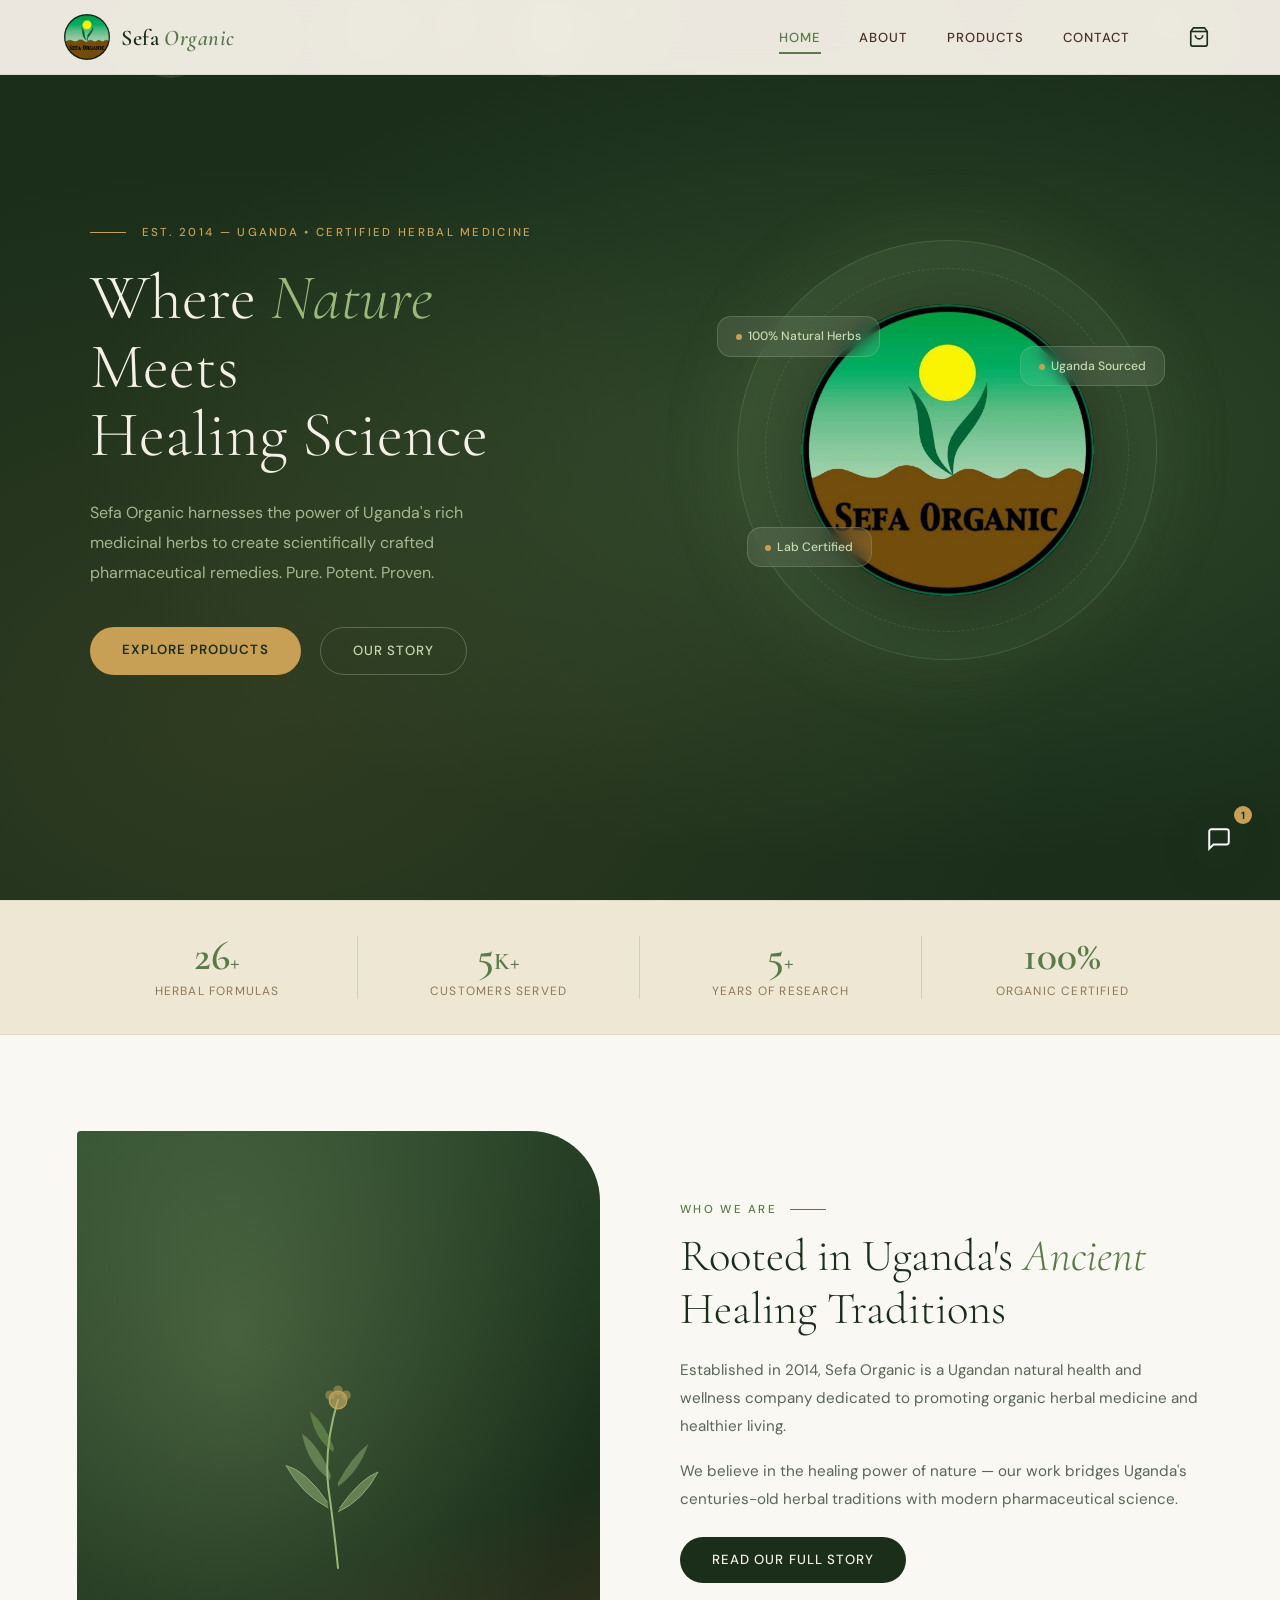
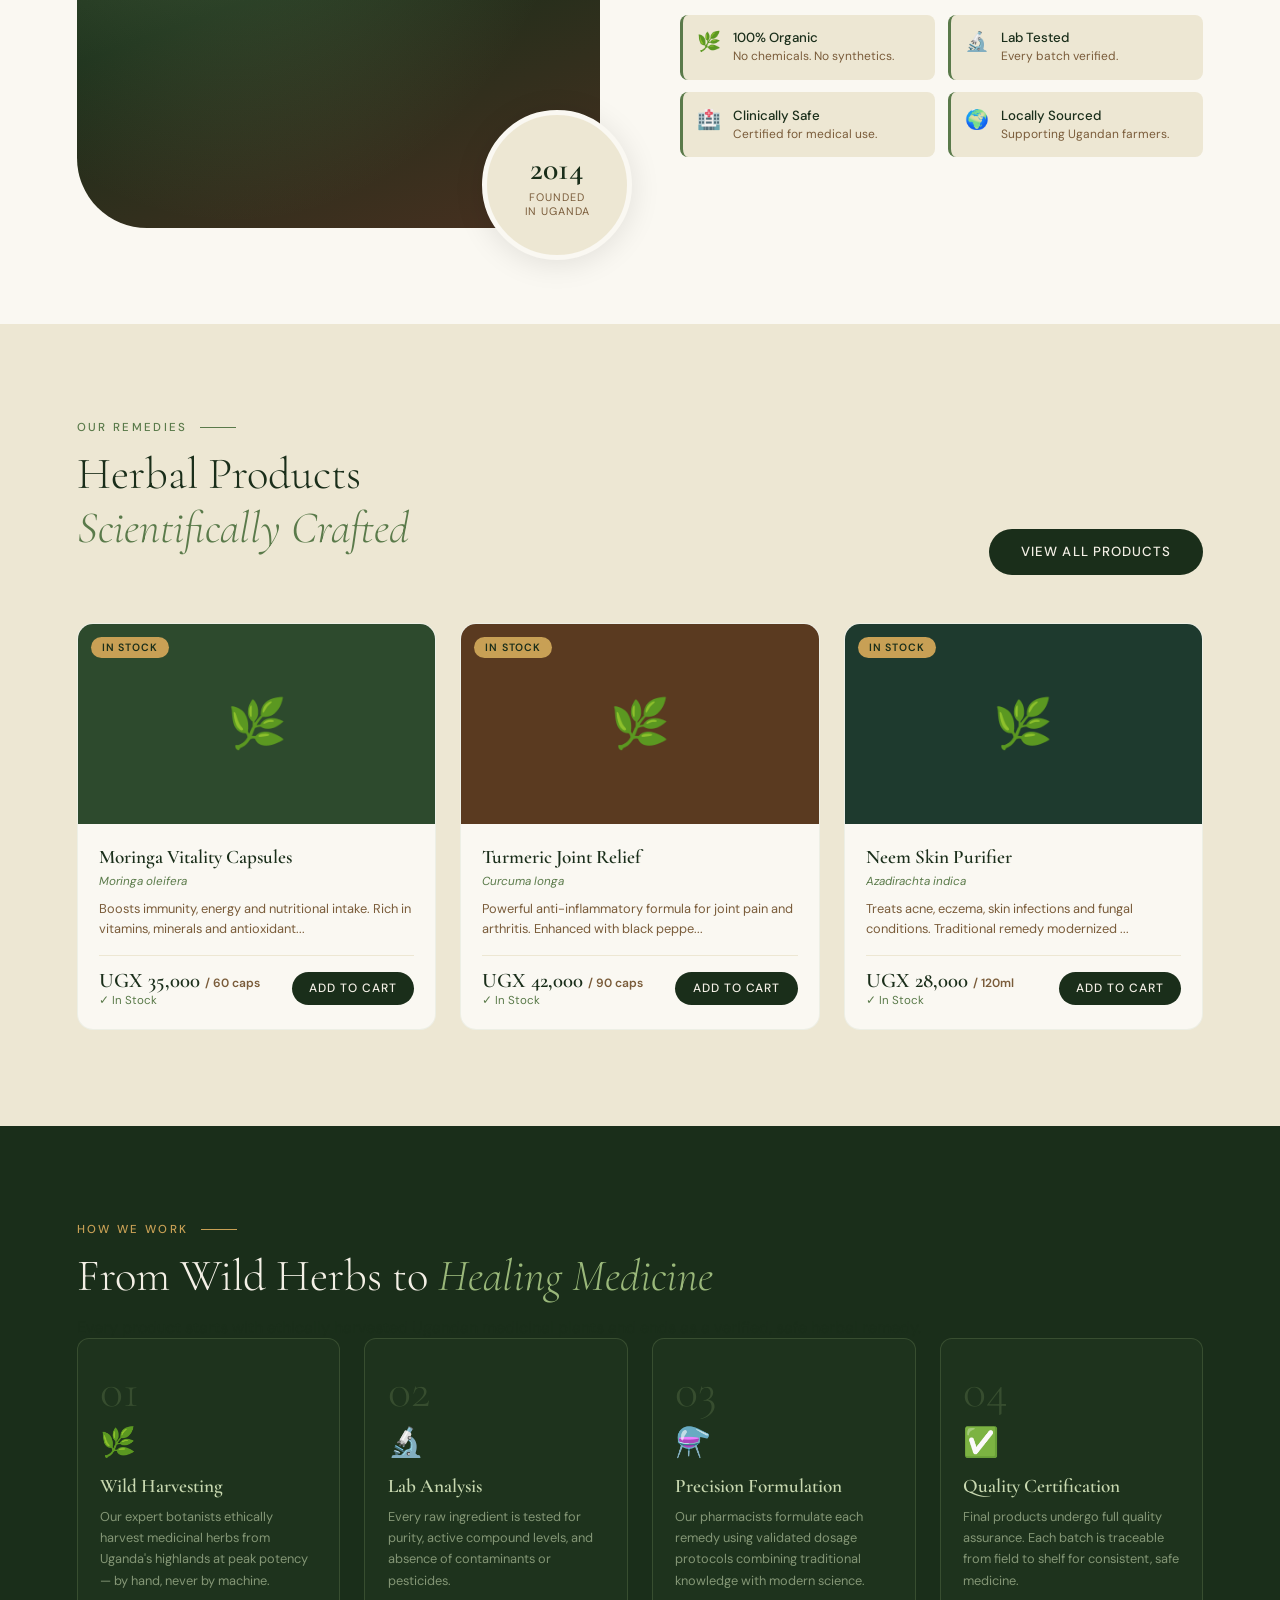
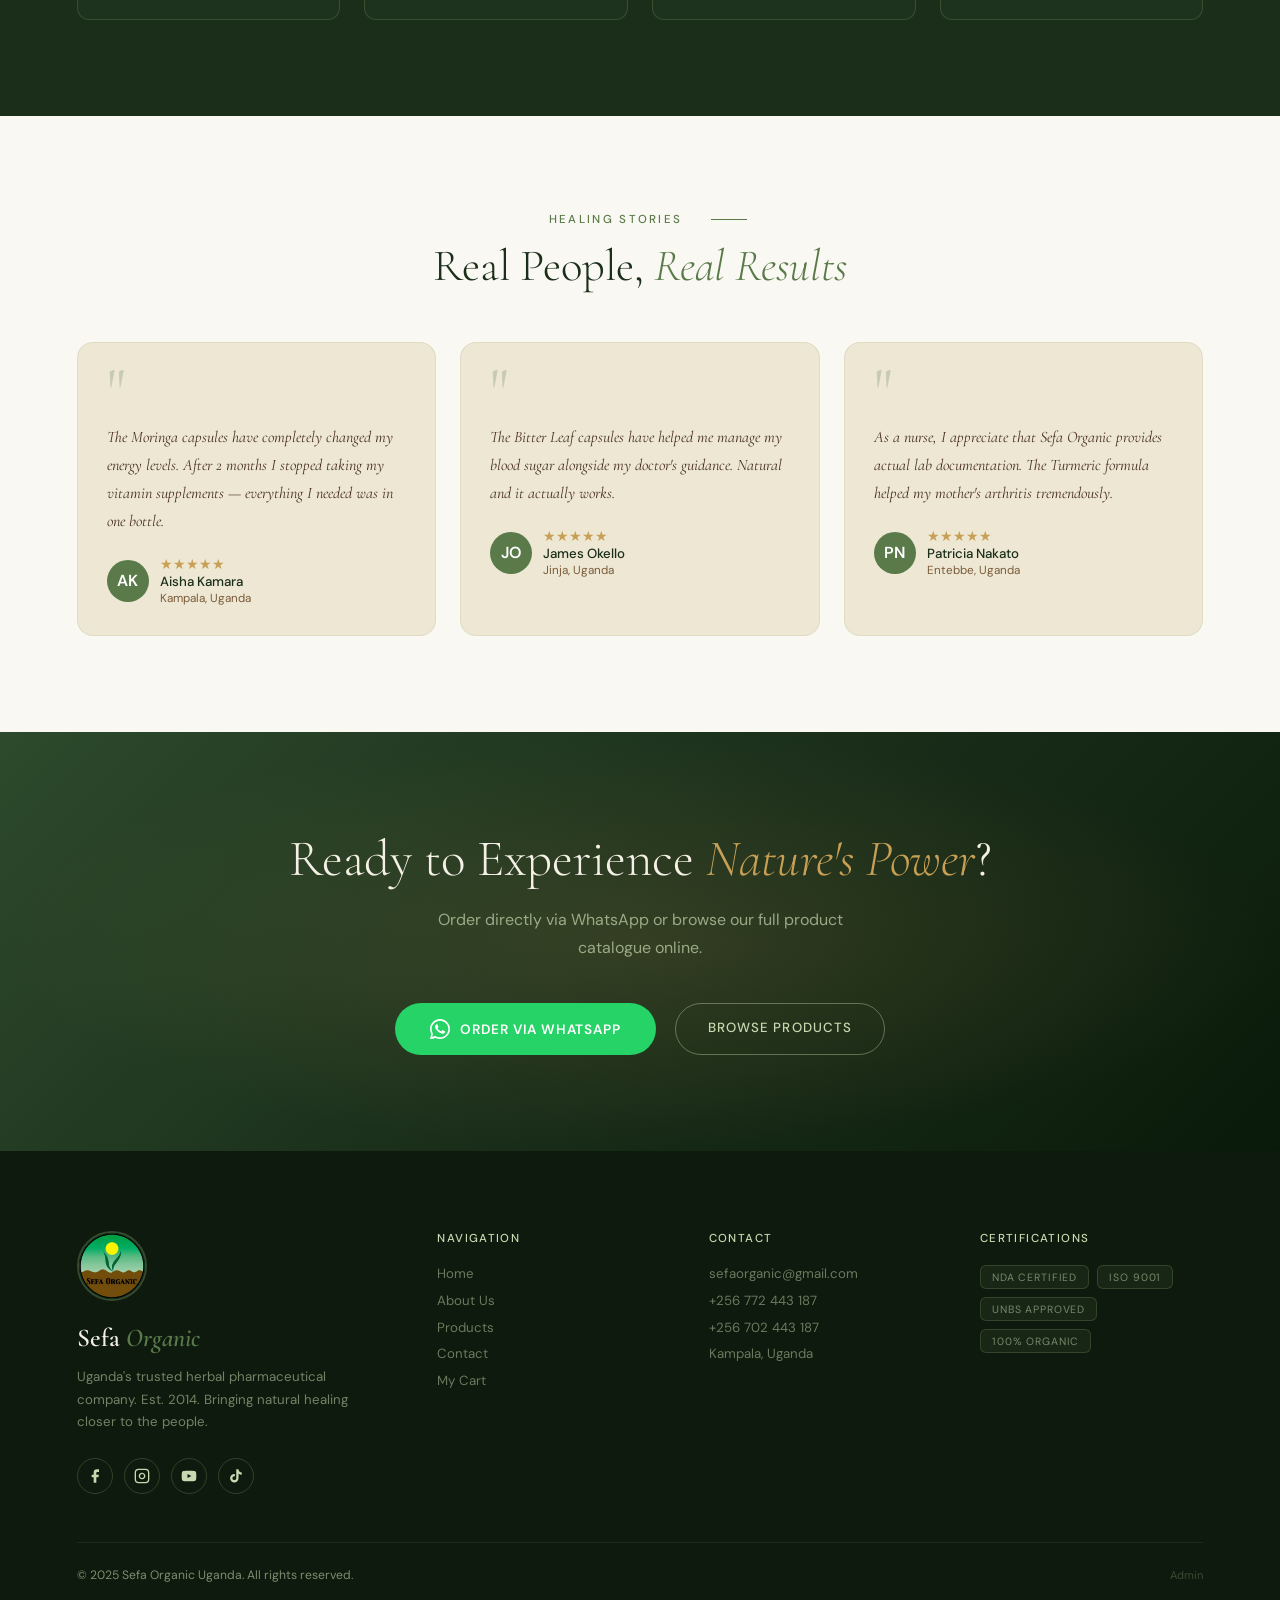
==== commit 1a02163e: "Add files via upload" ====
--- a/index.html
+++ b/index.html
@@ -4,1057 +4,452 @@
 <meta charset="UTF-8">
 <meta name="viewport" content="width=device-width, initial-scale=1.0">
 <title>Sefa Organic — Nature's Medicine, Scientifically Crafted</title>
-<link href="https://fonts.googleapis.com/css2?family=Cormorant+Garamond:ital,wght@0,300;0,400;0,600;1,300;1,400&family=DM+Sans:wght@300;400;500&display=swap" rel="stylesheet">
+<link rel="icon" type="image/jpeg" href="[data-uri]">
+<link rel="stylesheet" href="style.css">
 <style>
-  :root {
-    --forest: #1a2e1a;
-    --moss: #2d4a2d;
-    --sage: #5a7a4a;
-    --herb: #7a9a5a;
-    --leaf: #9ab87a;
-    --mist: #c8d8b0;
-    --cream: #f4f0e6;
-    --parchment: #ede7d3;
-    --bark: #7a5c3a;
-    --earth: #4a3020;
-    --gold: #c8a055;
-    --gold-light: #e0c080;
-    --white: #faf8f2;
-  }
-
-  * { margin: 0; padding: 0; box-sizing: border-box; }
-
-  html { scroll-behavior: smooth; }
-
-  body {
-    font-family: 'DM Sans', sans-serif;
-    background: var(--white);
-    color: var(--forest);
-    overflow-x: hidden;
-  }
-
-  /* ── NAV ── */
-  nav {
-    position: fixed; top: 0; left: 0; right: 0; z-index: 100;
-    display: flex; align-items: center; justify-content: space-between;
-    padding: 1.4rem 5vw;
-    background: rgba(244,240,230,0.92);
-    backdrop-filter: blur(12px);
-    border-bottom: 1px solid rgba(90,122,74,0.15);
-  }
-  .nav-logo {
-    font-family: 'Cormorant Garamond', serif;
-    font-size: 1.6rem; font-weight: 600;
-    color: var(--forest); letter-spacing: 0.02em;
-    text-decoration: none;
-  }
-  .nav-logo span { color: var(--sage); font-style: italic; }
-  .nav-links { display: flex; gap: 2.5rem; list-style: none; }
-  .nav-links a {
-    font-size: 0.82rem; letter-spacing: 0.1em; text-transform: uppercase;
-    color: var(--earth); text-decoration: none; font-weight: 500;
-    transition: color 0.2s;
-  }
-  .nav-links a:hover { color: var(--sage); }
-  .nav-cta {
-    background: var(--forest); color: var(--cream);
-    padding: 0.65rem 1.6rem; border-radius: 50px;
-    font-size: 0.8rem; letter-spacing: 0.08em; text-transform: uppercase;
-    text-decoration: none; font-weight: 500;
-    transition: background 0.2s, transform 0.2s;
-  }
-  .nav-cta:hover { background: var(--sage); transform: translateY(-1px); }
-
-  /* ── HERO ── */
-  .hero {
-    min-height: 100vh;
-    background: var(--forest);
-    display: grid; grid-template-columns: 1fr 1fr;
-    align-items: center;
-    position: relative; overflow: hidden;
-  }
-  .hero::before {
-    content: '';
-    position: absolute; inset: 0;
-    background: radial-gradient(ellipse at 70% 50%, rgba(90,122,74,0.35) 0%, transparent 70%),
-                radial-gradient(ellipse at 20% 80%, rgba(200,160,85,0.12) 0%, transparent 60%);
-  }
-  /* Organic texture pattern */
-  .hero::after {
-    content: '';
-    position: absolute; inset: 0;
-    background-image: url("data:image/svg+xml,%3Csvg width='60' height='60' viewBox='0 0 60 60' xmlns='http://www.w3.org/2000/svg'%3E%3Cg fill='none' fill-rule='evenodd'%3E%3Cg fill='%235a7a4a' fill-opacity='0.06'%3E%3Cpath d='M36 34v-4h-2v4h-4v2h4v4h2v-4h4v-2h-4zm0-30V0h-2v4h-4v2h4v4h2V6h4V4h-4zM6 34v-4H4v4H0v2h4v4h2v-4h4v-2H6zM6 4V0H4v4H0v2h4v4h2V6h4V4H6z'/%3E%3C/g%3E%3C/g%3E%3C/svg%3E");
-    opacity: 0.4;
-    pointer-events: none;
-  }
-  .hero-content {
-    padding: 0 5vw 0 8vw;
-    position: relative; z-index: 2;
-    animation: fadeUp 1s ease both;
-  }
-  .hero-eyebrow {
-    font-size: 0.75rem; letter-spacing: 0.2em; text-transform: uppercase;
-    color: var(--gold); font-weight: 500; margin-bottom: 1.5rem;
-    display: flex; align-items: center; gap: 1rem;
-  }
-  .hero-eyebrow::before {
-    content: ''; width: 40px; height: 1px; background: var(--gold);
-  }
-  .hero h1 {
-    font-family: 'Cormorant Garamond', serif;
-    font-size: clamp(3rem, 5vw, 5.5rem);
-    font-weight: 300; line-height: 1.08;
-    color: var(--cream); margin-bottom: 1.8rem;
-  }
-  .hero h1 em {
-    font-style: italic; color: var(--leaf);
-  }
-  .hero-desc {
-    font-size: 1rem; line-height: 1.8;
-    color: rgba(200,216,176,0.8);
-    max-width: 420px; margin-bottom: 3rem;
-  }
-  .hero-actions { display: flex; gap: 1.2rem; flex-wrap: wrap; }
-  .btn-primary {
-    background: var(--gold); color: var(--forest);
-    padding: 1rem 2.4rem; border-radius: 50px;
-    font-size: 0.85rem; letter-spacing: 0.08em; text-transform: uppercase;
-    text-decoration: none; font-weight: 500;
-    transition: all 0.25s; display: inline-block;
-  }
-  .btn-primary:hover { background: var(--gold-light); transform: translateY(-2px); box-shadow: 0 8px 30px rgba(200,160,85,0.35); }
-  .btn-ghost {
-    border: 1px solid rgba(200,216,176,0.4); color: var(--mist);
-    padding: 1rem 2.4rem; border-radius: 50px;
-    font-size: 0.85rem; letter-spacing: 0.08em; text-transform: uppercase;
-    text-decoration: none; font-weight: 400;
-    transition: all 0.25s; display: inline-block;
-  }
-  .btn-ghost:hover { border-color: var(--leaf); color: var(--leaf); }
-
-  .hero-visual {
-    position: relative; z-index: 2;
-    display: flex; align-items: center; justify-content: center;
-    padding: 4rem 5vw 4rem 2rem;
-    animation: fadeIn 1.4s ease both;
-  }
-  .hero-circle {
-    width: min(480px, 90%);
-    aspect-ratio: 1;
-    border-radius: 50%;
-    background: radial-gradient(circle at 40% 40%, rgba(154,184,122,0.25), rgba(45,74,45,0.6));
-    border: 1px solid rgba(154,184,122,0.2);
-    display: flex; align-items: center; justify-content: center;
-    position: relative;
-  }
-  .hero-circle::before {
-    content: ''; position: absolute;
-    width: 85%; height: 85%;
-    border-radius: 50%;
-    border: 1px dashed rgba(154,184,122,0.25);
-  }
-  .hero-plant-svg {
-    width: 70%; height: 70%;
-  }
-
-  /* Floating badges */
-  .float-badge {
-    position: absolute;
-    background: rgba(244,240,230,0.1);
-    backdrop-filter: blur(8px);
-    border: 1px solid rgba(154,184,122,0.3);
-    border-radius: 16px;
-    padding: 0.8rem 1.2rem;
-    color: var(--mist);
-    font-size: 0.78rem;
-    font-weight: 500;
-    white-space: nowrap;
-    animation: float 4s ease-in-out infinite;
-  }
-  .float-badge.b1 { top: 18%; left: -5%; animation-delay: 0s; }
-  .float-badge.b2 { bottom: 22%; left: 2%; animation-delay: 1.5s; }
-  .float-badge.b3 { top: 25%; right: -2%; animation-delay: 0.8s; }
-  .float-badge .dot { display: inline-block; width: 6px; height: 6px; border-radius: 50%; background: var(--gold); margin-right: 6px; }
-
-  /* ── STATS ── */
-  .stats-bar {
-    background: var(--parchment);
-    border-top: 1px solid rgba(90,122,74,0.15);
-    border-bottom: 1px solid rgba(90,122,74,0.15);
-    display: grid; grid-template-columns: repeat(4,1fr);
-    padding: 2.5rem 8vw;
-  }
-  .stat-item {
-    text-align: center;
-    padding: 0 1rem;
-    border-right: 1px solid rgba(90,122,74,0.2);
-  }
-  .stat-item:last-child { border-right: none; }
-  .stat-num {
-    font-family: 'Cormorant Garamond', serif;
-    font-size: 2.8rem; font-weight: 600;
-    color: var(--sage); line-height: 1;
-    margin-bottom: 0.4rem;
-  }
-  .stat-label {
-    font-size: 0.78rem; letter-spacing: 0.1em; text-transform: uppercase;
-    color: var(--bark); opacity: 0.8;
-  }
-
-  /* ── SECTION COMMONS ── */
-  section { padding: 8rem 8vw; }
-  .section-tag {
-    font-size: 0.72rem; letter-spacing: 0.2em; text-transform: uppercase;
-    color: var(--sage); font-weight: 500; margin-bottom: 1rem;
-    display: flex; align-items: center; gap: 0.8rem;
-  }
-  .section-tag::after { content: ''; flex: 0 0 40px; height: 1px; background: var(--sage); }
-  h2.section-title {
-    font-family: 'Cormorant Garamond', serif;
-    font-size: clamp(2.2rem, 4vw, 3.5rem);
-    font-weight: 300; line-height: 1.2;
-    color: var(--forest);
-  }
-  h2.section-title em { font-style: italic; color: var(--sage); }
-
-  /* ── ABOUT ── */
-  .about { background: var(--white); }
-  .about-grid { display: grid; grid-template-columns: 1fr 1.1fr; gap: 6rem; align-items: center; }
-  .about-visual {
-    position: relative;
-  }
-  .about-img-wrap {
-    width: 100%; aspect-ratio: 3/4;
-    background: linear-gradient(160deg, var(--moss) 0%, var(--forest) 60%, var(--earth) 100%);
-    border-radius: 4px 80px 4px 80px;
-    display: flex; align-items: center; justify-content: center;
-    overflow: hidden; position: relative;
-  }
-  .about-img-wrap::before {
-    content: '';
-    position: absolute; inset: 0;
-    background: radial-gradient(ellipse at 30% 30%, rgba(154,184,122,0.3), transparent 70%);
-  }
-  .about-accent {
-    position: absolute; bottom: -2rem; right: -2rem;
-    width: 160px; height: 160px;
-    background: var(--parchment);
-    border-radius: 50%;
-    display: flex; flex-direction: column;
-    align-items: center; justify-content: center;
-    border: 6px solid var(--white);
-    box-shadow: 0 4px 30px rgba(0,0,0,0.1);
-    text-align: center; padding: 1rem;
-  }
-  .about-accent strong {
-    font-family: 'Cormorant Garamond', serif;
-    font-size: 2rem; font-weight: 600; color: var(--forest);
-    line-height: 1;
-  }
-  .about-accent span {
-    font-size: 0.7rem; text-transform: uppercase; letter-spacing: 0.08em;
-    color: var(--bark); margin-top: 0.3rem;
-  }
-  .about-content h2 { margin-bottom: 1.5rem; }
-  .about-body {
-    font-size: 1rem; line-height: 1.85; color: rgba(26,46,26,0.75);
-    margin-bottom: 2rem;
-  }
-  .values-list {
-    display: grid; grid-template-columns: 1fr 1fr; gap: 1rem;
-    margin-top: 2.5rem;
-  }
-  .value-item {
-    display: flex; align-items: flex-start; gap: 0.8rem;
-    padding: 1rem;
-    background: var(--parchment);
-    border-radius: 8px;
-    border-left: 3px solid var(--sage);
-  }
-  .value-icon { font-size: 1.3rem; flex-shrink: 0; margin-top: 0.1rem; }
-  .value-item h4 { font-size: 0.85rem; font-weight: 500; color: var(--forest); margin-bottom: 0.2rem; }
-  .value-item p { font-size: 0.78rem; color: var(--bark); line-height: 1.5; }
-
-  /* ── PRODUCTS ── */
-  .products { background: var(--parchment); }
-  .products-header {
-    display: flex; justify-content: space-between; align-items: flex-end;
-    margin-bottom: 4rem; flex-wrap: wrap; gap: 2rem;
-  }
-  .products-grid {
-    display: grid; grid-template-columns: repeat(3,1fr); gap: 2rem;
-  }
-  .product-card {
-    background: var(--white);
-    border-radius: 16px;
-    overflow: hidden;
-    transition: transform 0.3s, box-shadow 0.3s;
-    cursor: pointer;
-  }
-  .product-card:hover { transform: translateY(-6px); box-shadow: 0 20px 50px rgba(26,46,26,0.12); }
-  .product-img {
-    height: 220px;
-    display: flex; align-items: center; justify-content: center;
-    position: relative; overflow: hidden;
-  }
-  .product-img svg { width: 120px; height: 120px; opacity: 0.9; }
-  .p-color-1 { background: linear-gradient(135deg, #2d4a2d, #4a6e3a); }
-  .p-color-2 { background: linear-gradient(135deg, #3a3020, #6a5040); }
-  .p-color-3 { background: linear-gradient(135deg, #1e3a2e, #2d5a3a); }
-  .p-color-4 { background: linear-gradient(135deg, #4a3020, #7a5030); }
-  .p-color-5 { background: linear-gradient(135deg, #2a3a1a, #4a6a2a); }
-  .p-color-6 { background: linear-gradient(135deg, #1a2a3a, #2a4a5a); }
-  .product-badge {
-    position: absolute; top: 1rem; left: 1rem;
-    background: var(--gold); color: var(--forest);
-    font-size: 0.68rem; letter-spacing: 0.08em; text-transform: uppercase;
-    padding: 0.3rem 0.8rem; border-radius: 50px; font-weight: 600;
-  }
-  .product-info { padding: 1.5rem; }
-  .product-info h3 {
-    font-family: 'Cormorant Garamond', serif;
-    font-size: 1.3rem; font-weight: 600; color: var(--forest); margin-bottom: 0.4rem;
-  }
-  .product-herb {
-    font-size: 0.75rem; color: var(--sage); font-style: italic; margin-bottom: 0.8rem;
-  }
-  .product-desc { font-size: 0.82rem; line-height: 1.6; color: var(--bark); margin-bottom: 1.2rem; }
-  .product-footer {
-    display: flex; align-items: center; justify-content: space-between;
-    padding-top: 1rem; border-top: 1px solid var(--parchment);
-  }
-  .product-price {
-    font-family: 'Cormorant Garamond', serif;
-    font-size: 1.4rem; font-weight: 600; color: var(--forest);
-  }
-  .product-price span { font-size: 0.78rem; color: var(--bark); font-family: 'DM Sans'; }
-  .btn-order {
-    background: var(--forest); color: var(--cream);
-    padding: 0.6rem 1.2rem; border-radius: 50px;
-    font-size: 0.75rem; letter-spacing: 0.06em; text-transform: uppercase;
-    border: none; cursor: pointer; font-weight: 500;
-    transition: background 0.2s, transform 0.2s;
-  }
-  .btn-order:hover { background: var(--sage); transform: scale(1.03); }
-
-  /* ── PROCESS ── */
-  .process { background: var(--forest); color: var(--cream); }
-  .process .section-tag { color: var(--gold); }
-  .process .section-tag::after { background: var(--gold); }
-  .process h2.section-title { color: var(--cream); }
-  .process h2.section-title em { color: var(--leaf); }
-  .process-grid {
-    display: grid; grid-template-columns: repeat(4,1fr); gap: 2rem;
-    margin-top: 4rem;
-  }
-  .process-step {
-    position: relative; padding: 2rem 1.5rem;
-    border: 1px solid rgba(154,184,122,0.2);
-    border-radius: 12px;
-    background: rgba(154,184,122,0.04);
-    transition: background 0.3s, border-color 0.3s;
-  }
-  .process-step:hover {
-    background: rgba(154,184,122,0.1);
-    border-color: rgba(154,184,122,0.4);
-  }
-  .step-number {
-    font-family: 'Cormorant Garamond', serif;
-    font-size: 3.5rem; font-weight: 300;
-    color: rgba(154,184,122,0.2);
-    line-height: 1; margin-bottom: 0.8rem;
-  }
-  .step-icon { font-size: 2rem; margin-bottom: 1rem; }
-  .process-step h3 {
-    font-family: 'Cormorant Garamond', serif;
-    font-size: 1.3rem; font-weight: 600;
-    color: var(--mist); margin-bottom: 0.6rem;
-  }
-  .process-step p { font-size: 0.82rem; line-height: 1.7; color: rgba(200,216,176,0.65); }
-
-  /* ── TESTIMONIALS ── */
-  .testimonials { background: var(--white); }
-  .testi-grid { display: grid; grid-template-columns: repeat(3,1fr); gap: 2rem; margin-top: 4rem; }
-  .testi-card {
-    background: var(--parchment);
-    border-radius: 16px; padding: 2rem;
-    position: relative;
-    border: 1px solid rgba(90,122,74,0.1);
-    transition: transform 0.3s;
-  }
-  .testi-card:hover { transform: translateY(-4px); }
-  .testi-quote {
-    font-family: 'Cormorant Garamond', serif;
-    font-size: 4rem; color: var(--sage); opacity: 0.3;
-    line-height: 0.8; margin-bottom: 1rem;
-  }
-  .testi-text {
-    font-family: 'Cormorant Garamond', serif;
-    font-size: 1.05rem; font-style: italic; line-height: 1.75;
-    color: var(--earth); margin-bottom: 1.5rem;
-  }
-  .testi-author { display: flex; align-items: center; gap: 0.8rem; }
-  .testi-avatar {
-    width: 44px; height: 44px; border-radius: 50%;
-    background: var(--sage);
-    display: flex; align-items: center; justify-content: center;
-    font-size: 1.1rem; color: var(--cream); font-weight: 500;
-  }
-  .testi-name { font-size: 0.85rem; font-weight: 500; color: var(--forest); }
-  .testi-loc { font-size: 0.75rem; color: var(--bark); }
-  .stars { color: var(--gold); font-size: 0.85rem; margin-bottom: 0.2rem; }
-
-  /* ── ORDER CTA ── */
-  .order-section {
-    background: linear-gradient(135deg, var(--moss) 0%, var(--forest) 50%, #0a1a0a 100%);
-    padding: 8rem 8vw;
-    text-align: center;
-    position: relative; overflow: hidden;
-  }
-  .order-section::before {
-    content: '';
-    position: absolute; inset: 0;
-    background: radial-gradient(ellipse at 50% 50%, rgba(200,160,85,0.15) 0%, transparent 70%);
-  }
-  .order-section h2 {
-    font-family: 'Cormorant Garamond', serif;
-    font-size: clamp(2.5rem, 5vw, 4.5rem);
-    font-weight: 300; color: var(--cream);
-    margin-bottom: 1.2rem; position: relative;
-  }
-  .order-section h2 em { color: var(--gold); font-style: italic; }
-  .order-section p {
-    font-size: 1rem; color: rgba(200,216,176,0.75);
-    max-width: 500px; margin: 0 auto 3rem; line-height: 1.8;
-    position: relative;
-  }
-  .order-buttons { display: flex; gap: 1.2rem; justify-content: center; flex-wrap: wrap; position: relative; }
-  .whatsapp-btn {
-    background: #25D366; color: white;
-    padding: 1.1rem 2.4rem; border-radius: 50px;
-    font-size: 0.88rem; letter-spacing: 0.06em; text-transform: uppercase;
-    text-decoration: none; font-weight: 600;
-    display: flex; align-items: center; gap: 0.7rem;
-    transition: all 0.25s;
-  }
-  .whatsapp-btn:hover { background: #20c05a; transform: translateY(-2px); box-shadow: 0 8px 30px rgba(37,211,102,0.4); }
-  .shop-btn {
-    background: transparent; color: var(--cream);
-    padding: 1.1rem 2.4rem; border-radius: 50px;
-    font-size: 0.88rem; letter-spacing: 0.06em; text-transform: uppercase;
-    border: 1px solid rgba(200,216,176,0.4); text-decoration: none;
-    font-weight: 500; transition: all 0.25s;
-  }
-  .shop-btn:hover { border-color: var(--gold); color: var(--gold); }
-
-  /* ── CONTACT ── */
-  .contact { background: var(--parchment); }
-  .contact-grid { display: grid; grid-template-columns: 1fr 1.4fr; gap: 6rem; align-items: start; }
-  .contact-info h2 { margin-bottom: 1.2rem; }
-  .contact-info p { font-size: 0.95rem; line-height: 1.8; color: var(--bark); margin-bottom: 2rem; }
-  .contact-details { display: flex; flex-direction: column; gap: 1rem; }
-  .contact-detail {
-    display: flex; align-items: center; gap: 1rem;
-    padding: 1rem 1.2rem; background: var(--white);
-    border-radius: 10px; text-decoration: none;
-    transition: transform 0.2s;
-  }
-  .contact-detail:hover { transform: translateX(4px); }
-  .contact-detail-icon {
-    width: 40px; height: 40px; border-radius: 50%;
-    background: var(--sage); display: flex; align-items: center;
-    justify-content: center; font-size: 1rem; color: white; flex-shrink: 0;
-  }
-  .contact-detail-text span { display: block; font-size: 0.72rem; text-transform: uppercase; letter-spacing: 0.08em; color: var(--bark); }
-  .contact-detail-text strong { font-size: 0.9rem; color: var(--forest); }
-  .contact-form { background: var(--white); padding: 2.5rem; border-radius: 20px; }
-  .contact-form h3 {
-    font-family: 'Cormorant Garamond', serif;
-    font-size: 1.6rem; color: var(--forest); margin-bottom: 1.5rem;
-  }
-  .form-row { display: grid; grid-template-columns: 1fr 1fr; gap: 1rem; }
-  .form-group { display: flex; flex-direction: column; gap: 0.4rem; margin-bottom: 1rem; }
-  .form-group label { font-size: 0.75rem; text-transform: uppercase; letter-spacing: 0.08em; color: var(--bark); font-weight: 500; }
-  .form-group input, .form-group select, .form-group textarea {
-    padding: 0.85rem 1rem;
-    border: 1px solid rgba(90,122,74,0.2);
-    border-radius: 8px; background: var(--parchment);
-    font-size: 0.9rem; color: var(--forest);
-    font-family: 'DM Sans', sans-serif;
-    outline: none; transition: border-color 0.2s;
-  }
-  .form-group input:focus, .form-group select:focus, .form-group textarea:focus {
-    border-color: var(--sage);
-  }
-  .form-group textarea { resize: vertical; min-height: 100px; }
-  .form-submit {
-    width: 100%; padding: 1rem;
-    background: var(--forest); color: var(--cream);
-    border: none; border-radius: 50px;
-    font-size: 0.85rem; letter-spacing: 0.1em; text-transform: uppercase;
-    font-family: 'DM Sans'; font-weight: 500;
-    cursor: pointer; transition: background 0.2s;
-    margin-top: 0.5rem;
-  }
-  .form-submit:hover { background: var(--sage); }
-
-  /* ── FOOTER ── */
-  footer {
-    background: #0d1a0d;
-    padding: 5rem 8vw 2rem;
-    color: rgba(200,216,176,0.6);
-  }
-  .footer-grid {
-    display: grid; grid-template-columns: 1.5fr 1fr 1fr 1fr;
-    gap: 4rem; margin-bottom: 4rem;
-  }
-  .footer-logo {
-    font-family: 'Cormorant Garamond', serif;
-    font-size: 1.8rem; font-weight: 600;
-    color: var(--cream); margin-bottom: 1rem;
-  }
-  .footer-logo em { color: var(--sage); font-style: italic; }
-  .footer-tagline { font-size: 0.83rem; line-height: 1.7; margin-bottom: 1.5rem; }
-  .footer-social { display: flex; gap: 0.8rem; }
-  .social-btn {
-    width: 36px; height: 36px; border-radius: 50%;
-    border: 1px solid rgba(154,184,122,0.25);
-    display: flex; align-items: center; justify-content: center;
-    font-size: 0.9rem; color: var(--mist); text-decoration: none;
-    transition: all 0.2s;
-  }
-  .social-btn:hover { border-color: var(--sage); background: rgba(90,122,74,0.2); }
-  .footer-col h4 {
-    font-size: 0.75rem; text-transform: uppercase; letter-spacing: 0.12em;
-    color: var(--mist); margin-bottom: 1.5rem;
-  }
-  .footer-col ul { list-style: none; display: flex; flex-direction: column; gap: 0.7rem; }
-  .footer-col ul li a {
-    font-size: 0.85rem; color: rgba(200,216,176,0.5);
-    text-decoration: none; transition: color 0.2s;
-  }
-  .footer-col ul li a:hover { color: var(--leaf); }
-  .footer-bottom {
-    border-top: 1px solid rgba(154,184,122,0.1);
-    padding-top: 2rem;
-    display: flex; justify-content: space-between; align-items: center;
-    font-size: 0.78rem;
-    flex-wrap: wrap; gap: 1rem;
-  }
-  .cert-badges { display: flex; gap: 1rem; }
-  .cert-badge {
-    background: rgba(154,184,122,0.08);
-    border: 1px solid rgba(154,184,122,0.2);
-    border-radius: 6px; padding: 0.3rem 0.7rem;
-    font-size: 0.68rem; letter-spacing: 0.08em; text-transform: uppercase;
-    color: rgba(200,216,176,0.6);
-  }
-
-  /* ── ANIMATIONS ── */
-  @keyframes fadeUp { from { opacity: 0; transform: translateY(30px); } to { opacity: 1; transform: none; } }
-  @keyframes fadeIn { from { opacity: 0; } to { opacity: 1; } }
-  @keyframes float { 0%,100% { transform: translateY(0); } 50% { transform: translateY(-10px); } }
-
-  /* ── SCROLL REVEAL ── */
-  .reveal { opacity: 0; transform: translateY(24px); transition: opacity 0.7s ease, transform 0.7s ease; }
-  .reveal.visible { opacity: 1; transform: none; }
-
-  /* ── RESPONSIVE ── */
-  @media(max-width: 900px) {
-    .hero { grid-template-columns: 1fr; min-height: auto; padding-top: 6rem; }
-    .hero-visual { display: none; }
-    .hero-content { padding: 4rem 6vw; }
-    .stats-bar { grid-template-columns: repeat(2,1fr); }
-    .stat-item:nth-child(2) { border-right: none; }
-    .about-grid, .contact-grid { grid-template-columns: 1fr; gap: 3rem; }
-    .about-visual { display: none; }
-    .products-grid { grid-template-columns: 1fr 1fr; }
-    .process-grid { grid-template-columns: 1fr 1fr; }
-    .testi-grid { grid-template-columns: 1fr; }
-    .footer-grid { grid-template-columns: 1fr 1fr; gap: 2rem; }
-    .nav-links { display: none; }
-  }
-  @media(max-width: 600px) {
-    .products-grid { grid-template-columns: 1fr; }
-    .process-grid { grid-template-columns: 1fr; }
-    .footer-grid { grid-template-columns: 1fr; }
-    .form-row { grid-template-columns: 1fr; }
-  }
+/* HOME-SPECIFIC */
+.hero {
+  min-height:100vh; background:var(--forest);
+  display:grid; grid-template-columns:1fr 1fr;
+  align-items:center; position:relative; overflow:hidden;
+}
+.hero::before {
+  content:''; position:absolute; inset:0;
+  background:radial-gradient(ellipse at 70% 50%, rgba(90,122,74,0.35) 0%, transparent 65%),
+             radial-gradient(ellipse at 20% 80%, rgba(200,160,85,0.12) 0%, transparent 55%);
+}
+.hero-content {
+  padding:0 5vw 0 7vw; position:relative; z-index:2;
+  animation:heroIn 1s ease both;
+}
+@keyframes heroIn { from{opacity:0;transform:translateY(40px)} to{opacity:1;transform:none} }
+.hero-eyebrow {
+  font-size:0.72rem; letter-spacing:0.2em; text-transform:uppercase;
+  color:var(--gold); font-weight:500; margin-bottom:1.5rem;
+  display:flex; align-items:center; gap:1rem; opacity:0;
+  animation:heroIn 0.8s 0.3s ease both;
+}
+.hero-eyebrow::before { content:''; width:36px; height:1px; background:var(--gold); }
+.hero h1 {
+  font-family:'Cormorant Garamond',serif;
+  font-size:clamp(3rem,5vw,5.5rem); font-weight:300; line-height:1.07;
+  color:var(--cream); margin-bottom:1.8rem;
+  opacity:0; animation:heroIn 0.8s 0.5s ease both;
+}
+.hero h1 em { font-style:italic; color:var(--leaf); }
+.hero-desc {
+  font-size:1rem; line-height:1.85; color:rgba(200,216,176,0.78);
+  max-width:420px; margin-bottom:2.5rem;
+  opacity:0; animation:heroIn 0.8s 0.7s ease both;
+}
+.hero-actions {
+  display:flex; gap:1.2rem; flex-wrap:wrap;
+  opacity:0; animation:heroIn 0.8s 0.9s ease both;
+}
+.hero-visual {
+  position:relative; z-index:2;
+  display:flex; align-items:center; justify-content:center;
+  padding:4rem 4vw 4rem 2vw;
+  animation:heroFade 1.4s ease both;
+}
+@keyframes heroFade { from{opacity:0;transform:scale(0.95)} to{opacity:1;transform:none} }
+.hero-logo-circle {
+  width:min(420px,85%); aspect-ratio:1;
+  border-radius:50%;
+  background:radial-gradient(circle at 40% 40%, rgba(154,184,122,0.2), rgba(45,74,45,0.5));
+  border:1px solid rgba(154,184,122,0.2);
+  display:flex; align-items:center; justify-content:center;
+  position:relative;
+  box-shadow: 0 0 80px rgba(154,184,122,0.15);
+}
+.hero-logo-circle::before {
+  content:''; position:absolute; width:87%; height:87%;
+  border-radius:50%; border:1px dashed rgba(154,184,122,0.2);
+  animation:rotateSlow 20s linear infinite;
+}
+@keyframes rotateSlow { to{transform:rotate(360deg)} }
+.hero-logo-img {
+  width:70%; height:70%; border-radius:50%; object-fit:cover;
+  filter:drop-shadow(0 10px 40px rgba(0,0,0,0.4));
+  animation:logoPulse 4s ease-in-out infinite;
+}
+@keyframes logoPulse { 0%,100%{transform:scale(1)} 50%{transform:scale(1.03)} }
+.float-badge {
+  position:absolute; background:rgba(244,240,230,0.1);
+  backdrop-filter:blur(8px); border:1px solid rgba(154,184,122,0.3);
+  border-radius:14px; padding:0.7rem 1.1rem;
+  color:var(--mist); font-size:0.76rem; font-weight:500;
+  white-space:nowrap; animation:floatAnim 4s ease-in-out infinite;
+}
+.float-badge .dot { display:inline-block; width:6px; height:6px; border-radius:50%; background:var(--gold); margin-right:6px; }
+.fb1 { top:18%; left:-5%; animation-delay:0s; }
+.fb2 { bottom:22%; left:2%; animation-delay:1.5s; }
+.fb3 { top:25%; right:-2%; animation-delay:0.8s; }
+@keyframes floatAnim { 0%,100%{transform:translateY(0)} 50%{transform:translateY(-10px)} }
+
+/* Stats */
+.stats-strip {
+  background:var(--parchment);
+  border-top:1px solid rgba(90,122,74,0.12); border-bottom:1px solid rgba(90,122,74,0.12);
+  display:grid; grid-template-columns:repeat(4,1fr); padding:2.2rem 6vw;
+}
+.stat-item { text-align:center; padding:0 1rem; border-right:1px solid rgba(90,122,74,0.2); }
+.stat-item:last-child { border-right:none; }
+.stat-num {
+  font-family:'Cormorant Garamond',serif; font-size:2.6rem; font-weight:600;
+  color:var(--sage); line-height:1; margin-bottom:0.3rem;
+  display:inline-block;
+}
+.stat-label { font-size:0.75rem; letter-spacing:0.1em; text-transform:uppercase; color:var(--bark); opacity:0.8; }
+
+/* About strip */
+.about-strip { background:var(--white); }
+.about-inner {
+  display:grid; grid-template-columns:1fr 1fr; gap:5rem; align-items:center;
+}
+.about-visual-wrap { position:relative; }
+.about-img-art {
+  width:100%; aspect-ratio:3/4; border-radius:4px 70px 4px 70px;
+  background:linear-gradient(160deg, var(--moss) 0%, var(--forest) 60%, var(--earth) 100%);
+  display:flex; align-items:center; justify-content:center; overflow:hidden; position:relative;
+}
+.about-img-art::after {
+  content:''; position:absolute; inset:0;
+  background:radial-gradient(ellipse at 30% 30%, rgba(154,184,122,0.3), transparent 70%);
+}
+.about-accent {
+  position:absolute; bottom:-2rem; right:-2rem;
+  width:150px; height:150px; background:var(--parchment);
+  border-radius:50%; display:flex; flex-direction:column;
+  align-items:center; justify-content:center;
+  border:5px solid var(--white); box-shadow:0 4px 30px rgba(0,0,0,0.1);
+  text-align:center; padding:1rem;
+}
+.about-accent strong { font-family:'Cormorant Garamond',serif; font-size:2rem; font-weight:600; color:var(--forest); line-height:1; }
+.about-accent span { font-size:0.68rem; text-transform:uppercase; letter-spacing:0.08em; color:var(--bark); margin-top:0.3rem; }
+.values-grid { display:grid; grid-template-columns:1fr 1fr; gap:0.8rem; margin-top:2rem; }
+.value-item { display:flex; align-items:flex-start; gap:0.7rem; padding:0.9rem; background:var(--parchment); border-radius:8px; border-left:3px solid var(--sage); }
+.value-icon { font-size:1.2rem; flex-shrink:0; }
+.value-item h4 { font-size:0.83rem; font-weight:500; color:var(--forest); font-family:'DM Sans'; margin-bottom:0.15rem; }
+.value-item p { font-size:0.75rem; color:var(--bark); line-height:1.4; }
+
+/* Products preview */
+.products-preview { background:var(--parchment); }
+.prod-grid { display:grid; grid-template-columns:repeat(3,1fr); gap:1.5rem; margin-top:3rem; }
+.prod-color-block { display:flex; align-items:center; justify-content:center; height:100%; font-size:3rem; }
+
+/* Process */
+.process-section { background:var(--forest); }
+.process-section .section-tag { color:var(--gold); }
+.process-section .section-tag::after { background:var(--gold); }
+.process-section .section-title { color:var(--cream); margin-bottom:0.8rem; }
+.process-section .section-title em { color:var(--leaf); }
+.process-section > p { color:rgba(200,216,176,0.7); max-width:500px; margin-bottom:3rem; font-size:0.95rem; line-height:1.8; }
+.process-grid { display:grid; grid-template-columns:repeat(4,1fr); gap:1.5rem; }
+.process-card {
+  padding:1.8rem 1.4rem; border:1px solid rgba(154,184,122,0.2); border-radius:12px;
+  background:rgba(154,184,122,0.04); transition:all 0.3s; position:relative; overflow:hidden;
+}
+.process-card::before {
+  content:''; position:absolute; top:0; left:0; right:0; height:3px;
+  background:linear-gradient(90deg, var(--sage), transparent);
+  transform:scaleX(0); transform-origin:left; transition:transform 0.4s;
+}
+.process-card:hover { background:rgba(154,184,122,0.1); border-color:rgba(154,184,122,0.4); }
+.process-card:hover::before { transform:scaleX(1); }
+.step-num { font-family:'Cormorant Garamond',serif; font-size:3rem; font-weight:300; color:rgba(154,184,122,0.2); line-height:1; margin-bottom:0.5rem; }
+.step-icon { font-size:1.8rem; margin-bottom:0.8rem; }
+.process-card h3 { font-family:'Cormorant Garamond',serif; font-size:1.2rem; font-weight:600; color:var(--mist); margin-bottom:0.5rem; }
+.process-card p { font-size:0.8rem; line-height:1.65; color:rgba(200,216,176,0.6); }
+
+/* Testimonials */
+.testi-section { background:var(--white); }
+.testi-grid { display:grid; grid-template-columns:repeat(3,1fr); gap:1.5rem; margin-top:3rem; }
+.testi-card {
+  background:var(--parchment); border-radius:16px; padding:1.8rem;
+  border:1px solid rgba(90,122,74,0.1); transition:transform 0.3s;
+  position:relative;
+}
+.testi-card:hover { transform:translateY(-4px); }
+.testi-card::before { content:'"'; font-family:'Cormorant Garamond',serif; font-size:4rem; color:var(--sage); opacity:0.25; line-height:0.6; display:block; margin-bottom:0.8rem; }
+.testi-text { font-family:'Cormorant Garamond',serif; font-size:1rem; font-style:italic; line-height:1.75; color:var(--earth); margin-bottom:1.3rem; }
+.testi-author { display:flex; align-items:center; gap:0.7rem; }
+.testi-avatar { width:42px; height:42px; border-radius:50%; background:var(--sage); display:flex; align-items:center; justify-content:center; font-size:1rem; color:white; font-weight:600; flex-shrink:0; }
+.testi-name { font-size:0.83rem; font-weight:500; color:var(--forest); }
+.testi-loc { font-size:0.73rem; color:var(--bark); }
+
+/* CTA Strip */
+.cta-section {
+  background:linear-gradient(135deg, var(--moss), var(--forest) 50%, #0a1a0a);
+  text-align:center; position:relative; overflow:hidden;
+}
+.cta-section::before {
+  content:''; position:absolute; inset:0;
+  background:radial-gradient(ellipse at 50% 50%, rgba(200,160,85,0.15), transparent 70%);
+}
+.cta-section h2 { font-family:'Cormorant Garamond',serif; font-size:clamp(2.2rem,4vw,4rem); font-weight:300; color:var(--cream); margin-bottom:1rem; position:relative; }
+.cta-section h2 em { color:var(--gold); font-style:italic; }
+.cta-section p { color:rgba(200,216,176,0.7); max-width:480px; margin:0 auto 2.5rem; line-height:1.8; position:relative; }
+.cta-btns { display:flex; gap:1.2rem; justify-content:center; flex-wrap:wrap; position:relative; }
+.whatsapp-btn {
+  background:#25D366; color:white; padding:1rem 2.2rem; border-radius:50px;
+  font-size:0.85rem; letter-spacing:0.06em; text-transform:uppercase;
+  text-decoration:none; font-weight:600; display:inline-flex; align-items:center; gap:0.6rem;
+  transition:all 0.25s;
+}
+.whatsapp-btn:hover { background:#20c05a; transform:translateY(-2px); box-shadow:0 8px 30px rgba(37,211,102,0.4); }
+
+@media(max-width:900px) {
+  .hero { grid-template-columns:1fr; min-height:auto; padding-top:5rem; }
+  .hero-visual { display:none; }
+  .hero-content { padding:3rem 6vw 4rem; }
+  .stats-strip { grid-template-columns:repeat(2,1fr); }
+  .stat-item:nth-child(2) { border-right:none; }
+  .about-inner { grid-template-columns:1fr; gap:2.5rem; }
+  .about-visual-wrap { display:none; }
+  .prod-grid { grid-template-columns:1fr 1fr; }
+  .process-grid { grid-template-columns:1fr 1fr; }
+  .testi-grid { grid-template-columns:1fr; }
+}
+@media(max-width:600px) {
+  .prod-grid { grid-template-columns:1fr; }
+  .process-grid { grid-template-columns:1fr; }
+  .values-grid { grid-template-columns:1fr; }
+}
 </style>
 </head>
 <body>
-
-<!-- NAV -->
-<nav>
-  <a href="#" class="nav-logo">Sefa <span>Organic</span></a>
-  <ul class="nav-links">
-    <li><a href="#about">About</a></li>
-    <li><a href="#products">Products</a></li>
-    <li><a href="#process">Our Process</a></li>
-    <li><a href="#contact">Contact</a></li>
-  </ul>
-  <a href="#order" class="nav-cta">Order Now</a>
-</nav>
+<div id="nav-placeholder"></div>
 
 <!-- HERO -->
-<section class="hero">
+<section class="hero page-content" style="padding-top:0">
+  <div class="particles-bg" id="particles"></div>
   <div class="hero-content">
-    <div class="hero-eyebrow">Est. Uganda &mdash; Certified Herbal Medicine</div>
+    <div class="hero-eyebrow">Est. 2014 — Uganda &bull; Certified Herbal Medicine</div>
     <h1>Where <em>Nature</em><br>Meets<br>Healing Science</h1>
     <p class="hero-desc">Sefa Organic harnesses the power of Uganda's rich medicinal herbs to create scientifically crafted pharmaceutical remedies. Pure. Potent. Proven.</p>
     <div class="hero-actions">
-      <a href="#products" class="btn-primary">Explore Products</a>
-      <a href="#about" class="btn-ghost">Our Story</a>
+      <a href="products.html" class="btn-gold">Explore Products</a>
+      <a href="about.html" class="btn-ghost" style="color:var(--mist);border-color:rgba(200,216,176,0.3);">Our Story</a>
     </div>
   </div>
   <div class="hero-visual">
-    <div class="hero-circle">
-      <!-- Decorative herb illustration -->
-      <svg class="hero-plant-svg" viewBox="0 0 200 200" fill="none" xmlns="http://www.w3.org/2000/svg">
-        <!-- Stem -->
-        <path d="M100 180 Q95 140 90 100 Q85 60 100 20" stroke="#9ab87a" stroke-width="2.5" fill="none" stroke-linecap="round"/>
-        <!-- Main leaves -->
-        <path d="M90 120 Q60 100 40 70 Q65 75 90 100" fill="rgba(154,184,122,0.6)" stroke="#7a9a5a" stroke-width="1"/>
-        <path d="M92 95 Q70 75 60 40 Q82 55 95 85" fill="rgba(154,184,122,0.5)" stroke="#7a9a5a" stroke-width="1"/>
-        <path d="M98 70 Q75 55 70 25 Q92 40 100 65" fill="rgba(120,160,80,0.55)" stroke="#6a8a4a" stroke-width="1"/>
-        <path d="M100 130 Q130 115 150 82 Q125 90 102 118" fill="rgba(154,184,122,0.6)" stroke="#7a9a5a" stroke-width="1"/>
-        <path d="M97 105 Q120 90 135 60 Q115 75 98 100" fill="rgba(154,184,122,0.5)" stroke="#7a9a5a" stroke-width="1"/>
-        <!-- Flower at top -->
-        <circle cx="100" cy="22" r="7" fill="rgba(200,160,85,0.7)" stroke="#c8a055" stroke-width="1"/>
-        <circle cx="100" cy="12" r="4" fill="rgba(200,160,85,0.5)"/>
-        <circle cx="109" cy="17" r="4" fill="rgba(200,160,85,0.5)"/>
-        <circle cx="91" cy="17" r="4" fill="rgba(200,160,85,0.5)"/>
-        <!-- Roots -->
-        <path d="M100 180 Q80 195 70 200" stroke="rgba(122,92,58,0.5)" stroke-width="1.5" fill="none" stroke-linecap="round"/>
-        <path d="M100 180 Q115 192 125 198" stroke="rgba(122,92,58,0.5)" stroke-width="1.5" fill="none" stroke-linecap="round"/>
-        <path d="M100 180 Q100 195 98 202" stroke="rgba(122,92,58,0.5)" stroke-width="1.5" fill="none" stroke-linecap="round"/>
-        <!-- Small detail circles -->
-        <circle cx="88" cy="142" r="2.5" fill="rgba(200,160,85,0.5)"/>
-        <circle cx="105" cy="158" r="2" fill="rgba(200,160,85,0.4)"/>
-        <circle cx="82" cy="88" r="2" fill="rgba(200,160,85,0.4)"/>
-      </svg>
-      <div class="float-badge b1"><span class="dot"></span>100% Natural Herbs</div>
-      <div class="float-badge b2"><span class="dot"></span>Lab Certified</div>
-      <div class="float-badge b3"><span class="dot"></span>Uganda Sourced</div>
-    </div>
-  </div>
-</section>
-
-<!-- STATS BAR -->
-<div class="stats-bar reveal">
-  <div class="stat-item"><div class="stat-num">50+</div><div class="stat-label">Herbal Formulas</div></div>
-  <div class="stat-item"><div class="stat-num">10K+</div><div class="stat-label">Customers Served</div></div>
-  <div class="stat-item"><div class="stat-num">15+</div><div class="stat-label">Years of Research</div></div>
+    <div class="hero-logo-circle">
+      <img src="[data-uri]" alt="Sefa Organic" class="hero-logo-img">
+      <div class="float-badge fb1"><span class="dot"></span>100% Natural Herbs</div>
+      <div class="float-badge fb2"><span class="dot"></span>Lab Certified</div>
+      <div class="float-badge fb3"><span class="dot"></span>Uganda Sourced</div>
+    </div>
+  </div>
+</section>
+
+<!-- STATS STRIP -->
+<div class="stats-strip reveal">
+  <div class="stat-item"><div class="stat-num" data-count="50">0</div><div class="stat-num" style="font-size:1.5rem;color:var(--sage)">+</div><div class="stat-label">Herbal Formulas</div></div>
+  <div class="stat-item"><div class="stat-num" data-count="10">0</div><div class="stat-num" style="font-size:1.5rem;color:var(--sage)">K+</div><div class="stat-label">Customers Served</div></div>
+  <div class="stat-item"><div class="stat-num" data-count="10">0</div><div class="stat-num" style="font-size:1.5rem;color:var(--sage)">+</div><div class="stat-label">Years of Research</div></div>
   <div class="stat-item"><div class="stat-num">100%</div><div class="stat-label">Organic Certified</div></div>
 </div>
 
-<!-- ABOUT -->
-<section class="about" id="about">
-  <div class="about-grid">
-    <div class="about-visual">
-      <div class="about-img-wrap">
-        <svg viewBox="0 0 300 400" width="240" fill="none" xmlns="http://www.w3.org/2000/svg">
-          <!-- Large herb bunch illustration -->
-          <path d="M150 380 Q140 320 130 250 Q120 180 150 80" stroke="#9ab87a" stroke-width="3" fill="none" stroke-linecap="round"/>
-          <path d="M150 380 Q165 330 170 270 Q175 210 155 100" stroke="#7a9a5a" stroke-width="2" fill="none" stroke-linecap="round"/>
-          <path d="M130 260 Q90 240 60 200 Q95 205 128 245" fill="rgba(154,184,122,0.5)" stroke="#9ab87a" stroke-width="1.5"/>
-          <path d="M132 220 Q100 195 85 150 Q110 165 133 210" fill="rgba(154,184,122,0.45)"/>
-          <path d="M135 180 Q108 155 100 110 Q122 128 136 172" fill="rgba(120,160,80,0.5)"/>
-          <path d="M155 270 Q195 255 220 215 Q190 225 156 262" fill="rgba(154,184,122,0.5)" stroke="#9ab87a" stroke-width="1.5"/>
-          <path d="M158 230 Q192 212 208 172 Q182 188 158 222" fill="rgba(154,184,122,0.45)"/>
-          <path d="M160 190 Q188 168 198 130 Q174 148 160 184" fill="rgba(120,160,80,0.5)"/>
-          <circle cx="150" cy="80" r="14" fill="rgba(200,160,85,0.7)" stroke="#c8a055" stroke-width="1.5"/>
-          <circle cx="150" cy="60" r="8" fill="rgba(200,160,85,0.5)"/>
-          <circle cx="163" cy="67" r="8" fill="rgba(200,160,85,0.5)"/>
-          <circle cx="137" cy="67" r="8" fill="rgba(200,160,85,0.5)"/>
-          <circle cx="168" cy="82" r="6" fill="rgba(200,160,85,0.4)"/>
-          <circle cx="132" cy="82" r="6" fill="rgba(200,160,85,0.4)"/>
+<!-- ABOUT STRIP -->
+<section class="section about-strip">
+  <div class="about-inner">
+    <div class="about-visual-wrap reveal-left">
+      <div class="about-img-art">
+        <svg viewBox="0 0 200 260" width="160" fill="none">
+          <path d="M100 240 Q95 190 88 140 Q82 90 100 30" stroke="#9ab87a" stroke-width="2.5" fill="none" stroke-linecap="round"/>
+          <path d="M88 165 Q55 148 35 112 Q60 118 87 158" fill="rgba(154,184,122,0.5)" stroke="#9ab87a" stroke-width="1"/>
+          <path d="M90 130 Q62 110 55 72 Q77 88 91 124" fill="rgba(154,184,122,0.45)"/>
+          <path d="M94 95 Q70 78 65 44 Q84 60 95 90" fill="rgba(120,160,80,0.5)"/>
+          <path d="M100 170 Q132 155 150 120 Q128 128 102 165" fill="rgba(154,184,122,0.5)" stroke="#9ab87a" stroke-width="1"/>
+          <path d="M100 138 Q126 120 138 85 Q118 100 100 133" fill="rgba(154,184,122,0.45)"/>
+          <circle cx="100" cy="30" r="11" fill="rgba(200,160,85,0.7)" stroke="#c8a055" stroke-width="1.5"/>
+          <circle cx="100" cy="18" r="6" fill="rgba(200,160,85,0.5)"/>
+          <circle cx="110" cy="24" r="6" fill="rgba(200,160,85,0.5)"/>
+          <circle cx="90" cy="24" r="6" fill="rgba(200,160,85,0.5)"/>
         </svg>
       </div>
-      <div class="about-accent">
-        <strong>15+</strong>
-        <span>Years Healing<br>Naturally</span>
-      </div>
-    </div>
-    <div class="about-content reveal">
-      <div class="section-tag">Our Story</div>
+      <div class="about-accent"><strong>2014</strong><span>Founded<br>in Uganda</span></div>
+    </div>
+    <div class="reveal-right">
+      <div class="section-tag">Who We Are</div>
       <h2 class="section-title">Rooted in Uganda's <em>Ancient</em> Healing Traditions</h2>
-      <p class="about-body">Sefa Organic was founded with a singular mission: to bridge the gap between Uganda's centuries-old herbal medicine traditions and modern pharmaceutical science. We believe that nature provides the most potent medicines — when harnessed correctly.</p>
-      <p class="about-body">Every product we create begins in the rich soils of Uganda, where our expert botanists carefully select and harvest medicinal herbs at peak potency. These ingredients are then processed in our certified laboratory to produce safe, effective, and standardized remedies.</p>
-      <div class="values-list">
-        <div class="value-item"><div class="value-icon">🌿</div><div><h4>100% Organic</h4><p>No chemicals. No synthetics. Just nature.</p></div></div>
-        <div class="value-item"><div class="value-icon">🔬</div><div><h4>Lab Tested</h4><p>Every batch scientifically verified.</p></div></div>
-        <div class="value-item"><div class="value-icon">🏥</div><div><h4>Clinically Safe</h4><p>Certified for medical use in Uganda.</p></div></div>
-        <div class="value-item"><div class="value-icon">🌍</div><div><h4>Locally Sourced</h4><p>Supporting Ugandan herb farmers.</p></div></div>
-      </div>
-    </div>
-  </div>
-</section>
-
-<!-- PRODUCTS -->
-<section class="products" id="products">
-  <div class="products-header reveal">
+      <p style="font-size:0.95rem;line-height:1.85;color:rgba(26,46,26,0.72);margin-bottom:1rem;">Established in 2014, Sefa Organic is a Ugandan natural health and wellness company dedicated to promoting organic herbal medicine and healthier living.</p>
+      <p style="font-size:0.95rem;line-height:1.85;color:rgba(26,46,26,0.72);margin-bottom:1.5rem;">We believe in the healing power of nature — our work bridges Uganda's centuries-old herbal traditions with modern pharmaceutical science.</p>
+      <a href="about.html" class="btn-primary">Read Our Full Story</a>
+      <div class="values-grid">
+        <div class="value-item"><div class="value-icon">🌿</div><div><h4>100% Organic</h4><p>No chemicals. No synthetics.</p></div></div>
+        <div class="value-item"><div class="value-icon">🔬</div><div><h4>Lab Tested</h4><p>Every batch verified.</p></div></div>
+        <div class="value-item"><div class="value-icon">🏥</div><div><h4>Clinically Safe</h4><p>Certified for medical use.</p></div></div>
+        <div class="value-item"><div class="value-icon">🌍</div><div><h4>Locally Sourced</h4><p>Supporting Ugandan farmers.</p></div></div>
+      </div>
+    </div>
+  </div>
+</section>
+
+<!-- PRODUCTS PREVIEW -->
+<section class="section products-preview">
+  <div class="reveal" style="display:flex;justify-content:space-between;align-items:flex-end;flex-wrap:wrap;gap:1.5rem;margin-bottom:0">
     <div>
       <div class="section-tag">Our Remedies</div>
       <h2 class="section-title">Herbal Products<br><em>Scientifically Crafted</em></h2>
     </div>
-    <a href="#order" class="btn-primary">Order All Products</a>
-  </div>
-  <div class="products-grid reveal">
-    <div class="product-card">
-      <div class="product-img p-color-1">
-        <div class="product-badge">Bestseller</div>
-        <svg viewBox="0 0 80 80" fill="none"><path d="M40 70 Q35 50 30 30 Q35 40 40 20" stroke="#9ab87a" stroke-width="2" fill="none"/><path d="M30 45 Q15 38 10 25 Q22 28 32 42" fill="rgba(154,184,122,0.6)"/><path d="M32 35 Q20 28 18 15 Q28 22 33 33" fill="rgba(154,184,122,0.5)"/><path d="M40 50 Q55 44 62 32 Q50 36 40 48" fill="rgba(154,184,122,0.6)"/><circle cx="40" cy="20" r="5" fill="rgba(200,160,85,0.8)"/></svg>
-      </div>
-      <div class="product-info">
-        <h3>Moringa Vitality Capsules</h3>
-        <div class="product-herb">Moringa oleifera — "The Miracle Tree"</div>
-        <p class="product-desc">Boosts immunity, energy, and nutritional intake. Rich in vitamins, minerals and antioxidants from pure Ugandan Moringa leaves.</p>
-        <div class="product-footer">
-          <div class="product-price">UGX 35,000 <span>/60 caps</span></div>
-          <button class="btn-order" onclick="orderProduct('Moringa Vitality Capsules')">Order</button>
-        </div>
-      </div>
-    </div>
-
-    <div class="product-card">
-      <div class="product-img p-color-2">
-        <div class="product-badge">New</div>
-        <svg viewBox="0 0 80 80" fill="none"><ellipse cx="40" cy="50" rx="18" ry="22" fill="rgba(200,160,85,0.3)" stroke="rgba(200,160,85,0.6)" stroke-width="1.5"/><path d="M40 28 Q30 20 25 10 Q35 18 40 27" fill="rgba(154,184,122,0.5)"/><path d="M40 28 Q50 20 55 10 Q45 18 40 27" fill="rgba(154,184,122,0.5)"/><circle cx="40" cy="50" r="6" fill="rgba(200,160,85,0.7)"/></svg>
-      </div>
-      <div class="product-info">
-        <h3>Turmeric Joint Relief</h3>
-        <div class="product-herb">Curcuma longa — Anti-Inflammatory</div>
-        <p class="product-desc">Powerful anti-inflammatory formula for joint pain, arthritis and muscle recovery. Enhanced with black pepper for maximum absorption.</p>
-        <div class="product-footer">
-          <div class="product-price">UGX 42,000 <span>/90 caps</span></div>
-          <button class="btn-order" onclick="orderProduct('Turmeric Joint Relief')">Order</button>
-        </div>
-      </div>
-    </div>
-
-    <div class="product-card">
-      <div class="product-img p-color-3">
-        <svg viewBox="0 0 80 80" fill="none"><path d="M40 65 Q38 45 35 25 Q40 35 45 15" stroke="#7ab87a" stroke-width="2" fill="none"/><path d="M35 42 Q20 35 15 20 Q25 25 36 40" fill="rgba(120,200,120,0.5)"/><path d="M38 30 Q25 22 22 8 Q32 15 38 28" fill="rgba(120,200,120,0.45)"/><path d="M42 38 Q57 32 62 18 Q52 25 42 36" fill="rgba(120,200,120,0.5)"/><circle cx="45" cy="14" r="4" fill="rgba(200,160,85,0.7)"/></svg>
-      </div>
-      <div class="product-info">
-        <h3>Neem Skin Purifier</h3>
-        <div class="product-herb">Azadirachta indica — Antibacterial</div>
-        <p class="product-desc">Treats acne, eczema, skin infections and fungal conditions. Traditional Ugandan remedy modernized for consistent dosage.</p>
-        <div class="product-footer">
-          <div class="product-price">UGX 28,000 <span>/120ml</span></div>
-          <button class="btn-order" onclick="orderProduct('Neem Skin Purifier')">Order</button>
-        </div>
-      </div>
-    </div>
-
-    <div class="product-card">
-      <div class="product-img p-color-4">
-        <div class="product-badge">Popular</div>
-        <svg viewBox="0 0 80 80" fill="none"><rect x="25" y="25" width="30" height="40" rx="6" fill="rgba(200,160,85,0.25)" stroke="rgba(200,160,85,0.5)" stroke-width="1.5"/><line x1="40" y1="18" x2="40" y2="25" stroke="rgba(200,160,85,0.6)" stroke-width="2"/><circle cx="40" cy="15" r="4" fill="rgba(200,160,85,0.6)"/><line x1="32" y1="35" x2="48" y2="35" stroke="rgba(200,160,85,0.5)" stroke-width="1"/><line x1="32" y1="42" x2="48" y2="42" stroke="rgba(200,160,85,0.5)" stroke-width="1"/><line x1="32" y1="49" x2="42" y2="49" stroke="rgba(200,160,85,0.5)" stroke-width="1"/></svg>
-      </div>
-      <div class="product-info">
-        <h3>Bitter Leaf Diabetes Support</h3>
-        <div class="product-herb">Vernonia amygdalina — Blood Sugar</div>
-        <p class="product-desc">Supports healthy blood sugar levels. Made from Vernonia amygdalina — one of Africa's most researched medicinal plants.</p>
-        <div class="product-footer">
-          <div class="product-price">UGX 45,000 <span>/60 caps</span></div>
-          <button class="btn-order" onclick="orderProduct('Bitter Leaf Diabetes Support')">Order</button>
-        </div>
-      </div>
-    </div>
-
-    <div class="product-card">
-      <div class="product-img p-color-5">
-        <svg viewBox="0 0 80 80" fill="none"><path d="M40 65 C35 55 25 48 20 38 C18 32 22 25 28 22 C33 19 38 22 40 27 C42 22 47 19 52 22 C58 25 62 32 60 38 C55 48 45 55 40 65Z" fill="rgba(154,184,122,0.5)" stroke="#9ab87a" stroke-width="1.5"/><path d="M40 45 C38 40 34 37 32 32" stroke="rgba(154,184,122,0.7)" stroke-width="1" fill="none"/></svg>
-      </div>
-      <div class="product-info">
-        <h3>Ginger-Lemon Flu Defense</h3>
-        <div class="product-herb">Zingiber officinale — Antiviral</div>
-        <p class="product-desc">Fights colds, flu, and respiratory infections. Warming formula with wild ginger, lemon, and local honey. Perfect for all seasons.</p>
-        <div class="product-footer">
-          <div class="product-price">UGX 22,000 <span>/200ml syrup</span></div>
-          <button class="btn-order" onclick="orderProduct('Ginger-Lemon Flu Defense')">Order</button>
-        </div>
-      </div>
-    </div>
-
-    <div class="product-card">
-      <div class="product-img p-color-6">
-        <svg viewBox="0 0 80 80" fill="none"><circle cx="40" cy="40" r="20" fill="rgba(90,140,180,0.2)" stroke="rgba(90,140,180,0.4)" stroke-width="1.5"/><circle cx="40" cy="40" r="12" fill="rgba(90,140,180,0.2)" stroke="rgba(90,140,180,0.4)" stroke-width="1"/><path d="M33 40 Q38 32 45 36 Q50 40 44 46 Q38 52 33 46 Q30 42 33 40Z" fill="rgba(154,184,122,0.5)"/></svg>
-      </div>
-      <div class="product-info">
-        <h3>Aloe Vera Digestive Tonic</h3>
-        <div class="product-herb">Aloe barbadensis — Gut Health</div>
-        <p class="product-desc">Soothes ulcers, acid reflux, constipation and bloating. Cold-pressed from organically grown Ugandan aloe. Zero additives.</p>
-        <div class="product-footer">
-          <div class="product-price">UGX 30,000 <span>/500ml</span></div>
-          <button class="btn-order" onclick="orderProduct('Aloe Vera Digestive Tonic')">Order</button>
-        </div>
-      </div>
-    </div>
-  </div>
+    <a href="products.html" class="btn-primary">View All Products</a>
+  </div>
+  <div class="prod-grid reveal" id="home-products"></div>
 </section>
 
 <!-- PROCESS -->
-<section class="process" id="process">
+<section class="section process-section">
   <div class="reveal">
     <div class="section-tag">How We Work</div>
     <h2 class="section-title">From Wild Herbs to <em>Healing Medicine</em></h2>
+    <p>Every product starts with ethically harvested Ugandan medicinal plants and ends as a verified, safe herbal remedy.</p>
   </div>
   <div class="process-grid reveal">
-    <div class="process-step">
-      <div class="step-number">01</div>
-      <div class="step-icon">🌿</div>
+    <div class="process-card">
+      <div class="step-num">01</div><div class="step-icon">🌿</div>
       <h3>Wild Harvesting</h3>
-      <p>Our expert botanists ethically harvest medicinal herbs from Uganda's highlands and forests at peak potency — by hand, never by machine.</p>
-    </div>
-    <div class="process-step">
-      <div class="step-number">02</div>
-      <div class="step-icon">🔬</div>
+      <p>Our expert botanists ethically harvest medicinal herbs from Uganda's highlands at peak potency — by hand, never by machine.</p>
+    </div>
+    <div class="process-card">
+      <div class="step-num">02</div><div class="step-icon">🔬</div>
       <h3>Lab Analysis</h3>
-      <p>Every raw ingredient is tested in our certified laboratory for purity, active compound levels, and the absence of contaminants or pesticides.</p>
-    </div>
-    <div class="process-step">
-      <div class="step-number">03</div>
-      <div class="step-icon">⚗️</div>
+      <p>Every raw ingredient is tested for purity, active compound levels, and absence of contaminants or pesticides.</p>
+    </div>
+    <div class="process-card">
+      <div class="step-num">03</div><div class="step-icon">⚗️</div>
       <h3>Precision Formulation</h3>
-      <p>Our pharmacists formulate each remedy using validated dosage protocols, combining traditional knowledge with modern pharmaceutical science.</p>
-    </div>
-    <div class="process-step">
-      <div class="step-number">04</div>
-      <div class="step-icon">✅</div>
+      <p>Our pharmacists formulate each remedy using validated dosage protocols combining traditional knowledge with modern science.</p>
+    </div>
+    <div class="process-card">
+      <div class="step-num">04</div><div class="step-icon">✅</div>
       <h3>Quality Certification</h3>
-      <p>Final products undergo full quality assurance before release. Each batch is traceable from field to shelf, ensuring consistent, safe medicine.</p>
+      <p>Final products undergo full quality assurance. Each batch is traceable from field to shelf for consistent, safe medicine.</p>
     </div>
   </div>
 </section>
 
 <!-- TESTIMONIALS -->
-<section class="testimonials" id="testimonials">
-  <div class="reveal" style="text-align:center; margin-bottom: 1rem;">
-    <div class="section-tag" style="justify-content:center;">&nbsp;&nbsp;&nbsp;What Customers Say&nbsp;&nbsp;&nbsp;</div>
-    <h2 class="section-title">Healing Stories from <em>Real People</em></h2>
+<section class="section testi-section">
+  <div class="reveal" style="text-align:center">
+    <div class="section-tag" style="justify-content:center">&nbsp;&nbsp;&nbsp;Healing Stories&nbsp;&nbsp;&nbsp;</div>
+    <h2 class="section-title">Real People, <em>Real Results</em></h2>
   </div>
   <div class="testi-grid reveal">
     <div class="testi-card">
-      <div class="testi-quote">"</div>
       <p class="testi-text">The Moringa capsules have completely changed my energy levels. After 2 months I stopped taking my vitamin supplements — everything I needed was in one bottle.</p>
       <div class="testi-author">
         <div class="testi-avatar">AK</div>
-        <div>
-          <div class="stars">★★★★★</div>
-          <div class="testi-name">Aisha Kamara</div>
-          <div class="testi-loc">Kampala, Uganda</div>
-        </div>
+        <div><div class="stars">★★★★★</div><div class="testi-name">Aisha Kamara</div><div class="testi-loc">Kampala, Uganda</div></div>
       </div>
     </div>
     <div class="testi-card">
-      <div class="testi-quote">"</div>
-      <p class="testi-text">I was skeptical at first, but the Bitter Leaf capsules have helped me manage my blood sugar alongside my doctor's guidance. Natural and it actually works.</p>
+      <p class="testi-text">The Bitter Leaf capsules have helped me manage my blood sugar alongside my doctor's guidance. Natural and it actually works.</p>
       <div class="testi-author">
         <div class="testi-avatar">JO</div>
-        <div>
-          <div class="stars">★★★★★</div>
-          <div class="testi-name">James Okello</div>
-          <div class="testi-loc">Jinja, Uganda</div>
-        </div>
+        <div><div class="stars">★★★★★</div><div class="testi-name">James Okello</div><div class="testi-loc">Jinja, Uganda</div></div>
       </div>
     </div>
     <div class="testi-card">
-      <div class="testi-quote">"</div>
-      <p class="testi-text">As a nurse, I appreciate that Sefa Organic provides actual lab documentation with their products. The Turmeric formula helped my mother's arthritis tremendously.</p>
+      <p class="testi-text">As a nurse, I appreciate that Sefa Organic provides actual lab documentation. The Turmeric formula helped my mother's arthritis tremendously.</p>
       <div class="testi-author">
         <div class="testi-avatar">PN</div>
-        <div>
-          <div class="stars">★★★★★</div>
-          <div class="testi-name">Patricia Nakato</div>
-          <div class="testi-loc">Entebbe, Uganda</div>
-        </div>
-      </div>
-    </div>
-  </div>
-</section>
-
-<!-- ORDER CTA -->
-<section class="order-section" id="order">
+        <div><div class="stars">★★★★★</div><div class="testi-name">Patricia Nakato</div><div class="testi-loc">Entebbe, Uganda</div></div>
+      </div>
+    </div>
+  </div>
+</section>
+
+<!-- CTA -->
+<section class="section cta-section">
   <h2>Ready to Experience <em>Nature's Power</em>?</h2>
-  <p>Order directly via WhatsApp for fast delivery across Uganda, or browse our full product catalogue and place an order online.</p>
-  <div class="order-buttons">
-    <a href="https://wa.me/256700000000?text=Hello%20Sefa%20Organic!%20I%20would%20like%20to%20order%20some%20products." class="whatsapp-btn" target="_blank">
-      <svg width="20" height="20" viewBox="0 0 24 24" fill="currentColor"><path d="M17.472 14.382c-.297-.149-1.758-.867-2.03-.967-.273-.099-.471-.148-.67.15-.197.297-.767.966-.94 1.164-.173.199-.347.223-.644.075-.297-.15-1.255-.463-2.39-1.475-.883-.788-1.48-1.761-1.653-2.059-.173-.297-.018-.458.13-.606.134-.133.298-.347.446-.52.149-.174.198-.298.298-.497.099-.198.05-.371-.025-.52-.075-.149-.669-1.612-.916-2.207-.242-.579-.487-.5-.669-.51-.173-.008-.371-.01-.57-.01-.198 0-.52.074-.792.372-.272.297-1.04 1.016-1.04 2.479 0 1.462 1.065 2.875 1.213 3.074.149.198 2.096 3.2 5.077 4.487.709.306 1.262.489 1.694.625.712.227 1.36.195 1.871.118.571-.085 1.758-.719 2.006-1.413.248-.694.248-1.289.173-1.413-.074-.124-.272-.198-.57-.347z"/><path d="M12 0C5.373 0 0 5.373 0 12c0 2.124.558 4.122 1.535 5.858L.057 23.786a.5.5 0 0 0 .609.63l6.085-1.595A11.94 11.94 0 0 0 12 24c6.627 0 12-5.373 12-12S18.627 0 12 0zm0 22c-1.907 0-3.693-.505-5.232-1.386l-.374-.22-3.876 1.016 1.033-3.77-.243-.386A9.937 9.937 0 0 1 2 12C2 6.477 6.477 2 12 2s10 4.477 10 10-4.477 10-10 10z"/></svg>
+  <p>Order directly via WhatsApp or browse our full product catalogue online.</p>
+  <div class="cta-btns">
+    <a href="https://wa.me/256772443187?text=Hello%20Sefa%20Organic!%20I%20would%20like%20to%20order%20some%20products." class="whatsapp-btn" target="_blank">
+      <svg width="20" height="20" fill="currentColor" viewBox="0 0 24 24"><path d="M17.472 14.382c-.297-.149-1.758-.867-2.03-.967-.273-.099-.471-.148-.67.15-.197.297-.767.966-.94 1.164-.173.199-.347.223-.644.075-.297-.15-1.255-.463-2.39-1.475-.883-.788-1.48-1.761-1.653-2.059-.173-.297-.018-.458.13-.606.134-.133.298-.347.446-.52.149-.174.198-.298.298-.497.099-.198.05-.371-.025-.52-.075-.149-.669-1.612-.916-2.207-.242-.579-.487-.5-.669-.51-.173-.008-.371-.01-.57-.01-.198 0-.52.074-.792.372-.272.297-1.04 1.016-1.04 2.479 0 1.462 1.065 2.875 1.213 3.074.149.198 2.096 3.2 5.077 4.487.709.306 1.262.489 1.694.625.712.227 1.36.195 1.871.118.571-.085 1.758-.719 2.006-1.413.248-.694.248-1.289.173-1.413-.074-.124-.272-.198-.57-.347z"/><path d="M12 0C5.373 0 0 5.373 0 12c0 2.124.558 4.122 1.535 5.858L.057 23.786a.5.5 0 00.609.63l6.085-1.595A11.94 11.94 0 0012 24c6.627 0 12-5.373 12-12S18.627 0 12 0zm0 22c-1.907 0-3.693-.505-5.232-1.386l-.374-.22-3.876 1.016 1.033-3.77-.243-.386A9.937 9.937 0 012 12C2 6.477 6.477 2 12 2s10 4.477 10 10-4.477 10-10 10z"/></svg>
       Order via WhatsApp
     </a>
-    <a href="#products" class="shop-btn">Browse Products</a>
-  </div>
-</section>
-
-<!-- CONTACT -->
-<section class="contact" id="contact">
-  <div class="contact-grid">
-    <div class="contact-info reveal">
-      <div class="section-tag">Get in Touch</div>
-      <h2 class="section-title">We're Here to <em>Help You Heal</em></h2>
-      <p>Have questions about our products? Looking for a distributor partnership? Want to speak with our pharmacist? Reach us through any of these channels.</p>
-      <div class="contact-details">
-        <a href="https://wa.me/256700000000" class="contact-detail" target="_blank">
-          <div class="contact-detail-icon">📱</div>
-          <div class="contact-detail-text">
-            <span>WhatsApp / Phone</span>
-            <strong>+256 700 000 000</strong>
-          </div>
-        </a>
-        <a href="mailto:info@sefaorganic.ug" class="contact-detail">
-          <div class="contact-detail-icon">✉️</div>
-          <div class="contact-detail-text">
-            <span>Email</span>
-            <strong>info@sefaorganic.ug</strong>
-          </div>
-        </a>
-        <div class="contact-detail">
-          <div class="contact-detail-icon">📍</div>
-          <div class="contact-detail-text">
-            <span>Location</span>
-            <strong>Kampala, Uganda</strong>
-          </div>
+    <a href="products.html" class="btn-ghost" style="color:var(--mist);border-color:rgba(200,216,176,0.4);">Browse Products</a>
+  </div>
+</section>
+
+<div id="footer-placeholder"></div>
+<div id="chatbot-placeholder"></div>
+<div id="toast">✅ Added to cart!</div>
+
+<script src="shared.js"></script>
+<script>
+document.getElementById('nav-placeholder').innerHTML = renderHeader('Home');
+document.getElementById('footer-placeholder').innerHTML = renderFooter();
+document.getElementById('chatbot-placeholder').innerHTML = renderChatbot();
+updateCartBadge();
+initReveal();
+
+// Render preview products
+function renderHomeProducts() {
+  const products = initProducts ? initProducts() : getProducts();
+  const grid = document.getElementById('home-products');
+  // Show first 3 products
+  const preview = products.slice(0,3);
+  grid.innerHTML = preview.map(p => `
+    <div class="product-card reveal" onclick="location.href='product.html?id=${p.id}'">
+      <div class="product-img-block" style="background:${p.color}">
+        ${!p.inStock ? '<span class="out-of-stock-badge">Out of Stock</span>' : '<span class="product-badge">In Stock</span>'}
+        <div class="prod-color-block">🌿</div>
+      </div>
+      <div class="product-info">
+        <h3>${p.name}</h3>
+        <div class="product-herb-tag">${p.herb}</div>
+        <p class="product-desc-short">${p.description.substring(0,90)}...</p>
+        <div class="product-footer">
+          <div><div class="product-price">UGX ${p.price.toLocaleString()} <span>/ ${p.unit}</span></div><div class="stock-status ${p.inStock?'stock-in':'stock-out'}">${p.inStock?'✓ In Stock':'✗ Out of Stock'}</div></div>
+          <button class="btn-primary" style="padding:0.55rem 1.1rem;font-size:0.75rem;" onclick="event.stopPropagation();quickAdd(${p.id})">Add to Cart</button>
         </div>
       </div>
     </div>
-    <div class="contact-form reveal">
-      <h3>Send Us a Message</h3>
-      <div class="form-row">
-        <div class="form-group">
-          <label>First Name</label>
-          <input type="text" placeholder="John">
-        </div>
-        <div class="form-group">
-          <label>Last Name</label>
-          <input type="text" placeholder="Doe">
-        </div>
-      </div>
-      <div class="form-group">
-        <label>Email Address</label>
-        <input type="email" placeholder="john@example.com">
-      </div>
-      <div class="form-group">
-        <label>Phone / WhatsApp</label>
-        <input type="tel" placeholder="+256 ...">
-      </div>
-      <div class="form-group">
-        <label>I'm interested in</label>
-        <select>
-          <option>Buying products</option>
-          <option>Wholesale / Distribution</option>
-          <option>Product enquiry</option>
-          <option>Partnership</option>
-          <option>Other</option>
-        </select>
-      </div>
-      <div class="form-group">
-        <label>Message</label>
-        <textarea placeholder="Tell us how we can help you..."></textarea>
-      </div>
-      <button class="form-submit" onclick="submitForm()">Send Message</button>
-    </div>
-  </div>
-</section>
-
-<!-- FOOTER -->
-<footer>
-  <div class="footer-grid">
-    <div>
-      <div class="footer-logo">Sefa <em>Organic</em></div>
-      <p class="footer-tagline">Uganda's trusted herbal pharmaceutical company. Bridging ancient wisdom with modern science for effective natural medicine.</p>
-      <div class="footer-social">
-        <a href="#" class="social-btn">f</a>
-        <a href="#" class="social-btn">in</a>
-        <a href="#" class="social-btn">tw</a>
-        <a href="#" class="social-btn">yt</a>
-      </div>
-    </div>
-    <div class="footer-col">
-      <h4>Products</h4>
-      <ul>
-        <li><a href="#">Moringa Capsules</a></li>
-        <li><a href="#">Turmeric Relief</a></li>
-        <li><a href="#">Neem Purifier</a></li>
-        <li><a href="#">Bitter Leaf Support</a></li>
-        <li><a href="#">Ginger Syrup</a></li>
-        <li><a href="#">Aloe Tonic</a></li>
-      </ul>
-    </div>
-    <div class="footer-col">
-      <h4>Company</h4>
-      <ul>
-        <li><a href="#about">About Us</a></li>
-        <li><a href="#process">Our Process</a></li>
-        <li><a href="#">Research</a></li>
-        <li><a href="#">Certifications</a></li>
-        <li><a href="#contact">Contact</a></li>
-      </ul>
-    </div>
-    <div class="footer-col">
-      <h4>Support</h4>
-      <ul>
-        <li><a href="#">How to Order</a></li>
-        <li><a href="#">Delivery Info</a></li>
-        <li><a href="#">Wholesale Enquiry</a></li>
-        <li><a href="#">Pharmacy Finder</a></li>
-        <li><a href="#">FAQ</a></li>
-      </ul>
-    </div>
-  </div>
-  <div class="footer-bottom">
-    <span>© 2025 Sefa Organic Uganda. All rights reserved.</span>
-    <div class="cert-badges">
-      <span class="cert-badge">NDA Certified</span>
-      <span class="cert-badge">ISO 9001</span>
-      <span class="cert-badge">UNBS Approved</span>
-    </div>
-  </div>
-</footer>
-
-<!-- ORDER MODAL -->
-<div id="order-modal" style="display:none; position:fixed; inset:0; background:rgba(0,0,0,0.6); z-index:999; align-items:center; justify-content:center; backdrop-filter:blur(4px);">
-  <div style="background:var(--white); border-radius:20px; padding:2.5rem; max-width:420px; width:90%; text-align:center; animation:fadeUp 0.3s ease;">
-    <div style="font-size:3rem; margin-bottom:1rem;">🛒</div>
-    <h3 style="font-family:'Cormorant Garamond',serif; font-size:1.6rem; color:var(--forest); margin-bottom:0.5rem;" id="modal-product"></h3>
-    <p style="font-size:0.88rem; color:var(--bark); margin-bottom:2rem; line-height:1.6;">Choose how you'd like to order this product:</p>
-    <a id="modal-whatsapp" href="#" target="_blank" style="display:flex; align-items:center; justify-content:center; gap:0.6rem; background:#25D366; color:white; padding:1rem; border-radius:50px; text-decoration:none; font-weight:600; font-size:0.88rem; letter-spacing:0.05em; text-transform:uppercase; margin-bottom:0.8rem; transition:all 0.2s;">
-      <svg width="18" height="18" viewBox="0 0 24 24" fill="currentColor"><path d="M17.472 14.382c-.297-.149-1.758-.867-2.03-.967-.273-.099-.471-.148-.67.15-.197.297-.767.966-.94 1.164-.173.199-.347.223-.644.075-.297-.15-1.255-.463-2.39-1.475-.883-.788-1.48-1.761-1.653-2.059-.173-.297-.018-.458.13-.606.134-.133.298-.347.446-.52.149-.174.198-.298.298-.497.099-.198.05-.371-.025-.52-.075-.149-.669-1.612-.916-2.207-.242-.579-.487-.5-.669-.51-.173-.008-.371-.01-.57-.01-.198 0-.52.074-.792.372-.272.297-1.04 1.016-1.04 2.479 0 1.462 1.065 2.875 1.213 3.074.149.198 2.096 3.2 5.077 4.487.709.306 1.262.489 1.694.625.712.227 1.36.195 1.871.118.571-.085 1.758-.719 2.006-1.413.248-.694.248-1.289.173-1.413-.074-.124-.272-.198-.57-.347z"/><path d="M12 0C5.373 0 0 5.373 0 12c0 2.124.558 4.122 1.535 5.858L.057 23.786a.5.5 0 0 0 .609.63l6.085-1.595A11.94 11.94 0 0 0 12 24c6.627 0 12-5.373 12-12S18.627 0 12 0zm0 22c-1.907 0-3.693-.505-5.232-1.386l-.374-.22-3.876 1.016 1.033-3.77-.243-.386A9.937 9.937 0 0 1 2 12C2 6.477 6.477 2 12 2s10 4.477 10 10-4.477 10-10 10z"/></svg>
-      Order on WhatsApp
-    </a>
-    <button onclick="closeModal()" style="width:100%; padding:0.9rem; background:var(--parchment); border:1px solid rgba(90,122,74,0.2); border-radius:50px; color:var(--bark); font-size:0.85rem; cursor:pointer; font-family:'DM Sans';">Close</button>
-  </div>
-</div>
-
-<script>
-  // Scroll reveal
-  const observer = new IntersectionObserver((entries) => {
-    entries.forEach(e => { if(e.isIntersecting) e.target.classList.add('visible'); });
-  }, { threshold: 0.1 });
-  document.querySelectorAll('.reveal').forEach(el => observer.observe(el));
-
-  // Order product
-  function orderProduct(name) {
-    const msg = encodeURIComponent(`Hello Sefa Organic! I'd like to order: ${name}. Please advise on availability and delivery.`);
-    document.getElementById('modal-product').textContent = name;
-    document.getElementById('modal-whatsapp').href = `https://wa.me/256700000000?text=${msg}`;
-    const modal = document.getElementById('order-modal');
-    modal.style.display = 'flex';
+  `).join('');
+  initReveal();
+}
+
+function quickAdd(id) {
+  addToCart(id, 1);
+  const toast = document.getElementById('toast');
+  toast.classList.add('show');
+  setTimeout(() => toast.classList.remove('show'), 2500);
+}
+
+// Particle BG
+function createParticles() {
+  const container = document.getElementById('particles');
+  for(let i=0; i<18; i++) {
+    const p = document.createElement('div');
+    p.className = 'particle';
+    const size = Math.random()*60+20;
+    p.style.cssText = `width:${size}px;height:${size}px;left:${Math.random()*100}%;animation-duration:${Math.random()*15+10}s;animation-delay:${Math.random()*10}s;`;
+    container.appendChild(p);
   }
-
-  function closeModal() {
-    document.getElementById('order-modal').style.display = 'none';
-  }
-  document.getElementById('order-modal').addEventListener('click', function(e) {
-    if(e.target === this) closeModal();
-  });
-
-  // Form submit
-  function submitForm() {
-    alert('Thank you for your message! We will get back to you within 24 hours via WhatsApp or Email.');
-  }
+}
+createParticles();
+
+// Animate stats counter
+function animateCounter(el) {
+  const target = parseInt(el.dataset.count);
+  if(!target) return;
+  let current = 0;
+  const step = target / 40;
+  const timer = setInterval(() => {
+    current = Math.min(current + step, target);
+    el.textContent = Math.round(current);
+    if(current >= target) clearInterval(timer);
+  }, 50);
+}
+const statsObs = new IntersectionObserver(entries => {
+  entries.forEach(e => { if(e.isIntersecting) { document.querySelectorAll('[data-count]').forEach(animateCounter); statsObs.disconnect(); } });
+});
+document.querySelectorAll('.stats-strip').forEach(el => statsObs.observe(el));
+
+renderHomeProducts();
 </script>
 </body>
-</html>
+</html>
--- a/style.css
+++ b/style.css
@@ -0,0 +1,208 @@
+/* ══════════════════════════════════════════════
+   SEFA ORGANIC — MASTER STYLESHEET
+   ══════════════════════════════════════════════ */
+@import url('https://fonts.googleapis.com/css2?family=Cormorant+Garamond:ital,wght@0,300;0,400;0,600;1,300;1,400&family=DM+Sans:wght@300;400;500&display=swap');
+
+:root {
+  --forest: #1a2e1a;
+  --moss: #2d4a2d;
+  --sage: #5a7a4a;
+  --herb: #7a9a5a;
+  --leaf: #9ab87a;
+  --mist: #c8d8b0;
+  --cream: #f4f0e6;
+  --parchment: #ede7d3;
+  --bark: #7a5c3a;
+  --earth: #4a3020;
+  --gold: #c8a055;
+  --gold-light: #e0c080;
+  --white: #faf8f2;
+  --nav-h: 74px;
+}
+
+*, *::before, *::after { margin:0; padding:0; box-sizing:border-box; }
+html { scroll-behavior:smooth; }
+body { font-family:'DM Sans',sans-serif; background:var(--white); color:var(--forest); overflow-x:hidden; }
+
+/* ── NAV ── */
+#main-nav {
+  position:fixed; top:0; left:0; right:0; z-index:1000;
+  background:rgba(244,240,230,0.96); backdrop-filter:blur(16px);
+  border-bottom:1px solid rgba(90,122,74,0.15);
+  animation: navSlide 0.6s ease both;
+}
+@keyframes navSlide { from{transform:translateY(-100%); opacity:0} to{transform:none;opacity:1} }
+.nav-inner {
+  display:flex; align-items:center; gap:2rem;
+  padding:0.8rem 5vw; height:var(--nav-h);
+}
+.nav-brand { display:flex; align-items:center; gap:0.7rem; text-decoration:none; flex-shrink:0; }
+.nav-logo-img { width:46px; height:46px; border-radius:50%; object-fit:cover; transition:transform 0.4s; }
+.nav-brand:hover .nav-logo-img { transform:rotate(10deg) scale(1.05); }
+.nav-brand-text { font-family:'Cormorant Garamond',serif; font-size:1.4rem; font-weight:600; color:var(--forest); letter-spacing:0.02em; }
+.nav-brand-text em { color:var(--sage); font-style:italic; }
+.nav-links { display:flex; gap:0; list-style:none; margin-left:auto; }
+.nav-links a { display:block; padding:0.5rem 1.2rem; font-size:0.82rem; letter-spacing:0.08em; text-transform:uppercase; color:var(--earth); text-decoration:none; font-weight:500; transition:color 0.2s; position:relative; }
+.nav-links a::after { content:''; position:absolute; bottom:0; left:50%; right:50%; height:2px; background:var(--sage); transition:all 0.3s; }
+.nav-links a:hover::after, .nav-links a.active::after { left:1.2rem; right:1.2rem; }
+.nav-links a:hover, .nav-links a.active { color:var(--sage); }
+.nav-actions { display:flex; align-items:center; gap:1rem; }
+.cart-btn { position:relative; color:var(--forest); text-decoration:none; display:flex; align-items:center; padding:0.4rem; transition:color 0.2s; }
+.cart-btn:hover { color:var(--sage); }
+.cart-badge { position:absolute; top:-6px; right:-6px; background:var(--gold); color:var(--forest); width:18px; height:18px; border-radius:50%; font-size:0.65rem; font-weight:700; align-items:center; justify-content:center; }
+.nav-toggle { display:none; background:none; border:none; font-size:1.4rem; cursor:pointer; color:var(--forest); padding:0.3rem; }
+.nav-mobile { display:none; flex-direction:column; background:var(--cream); padding:1rem 5vw 2rem; list-style:none; border-top:1px solid rgba(90,122,74,0.15); }
+.nav-mobile.open { display:flex; }
+.nav-mobile li a { display:block; padding:0.8rem 0; font-size:0.9rem; color:var(--earth); text-decoration:none; border-bottom:1px solid rgba(90,122,74,0.1); }
+
+/* ── PAGE WRAPPER ── */
+.page-content { padding-top:var(--nav-h); min-height:100vh; }
+
+/* ── BUTTONS ── */
+.btn-primary { background:var(--forest); color:var(--cream); padding:0.9rem 2rem; border-radius:50px; font-size:0.83rem; letter-spacing:0.08em; text-transform:uppercase; text-decoration:none; font-weight:500; display:inline-block; transition:all 0.25s; border:none; cursor:pointer; font-family:'DM Sans'; }
+.btn-primary:hover { background:var(--sage); transform:translateY(-2px); box-shadow:0 8px 24px rgba(90,122,74,0.3); }
+.btn-gold { background:var(--gold); color:var(--forest); padding:0.9rem 2rem; border-radius:50px; font-size:0.83rem; letter-spacing:0.08em; text-transform:uppercase; text-decoration:none; font-weight:600; display:inline-block; transition:all 0.25s; border:none; cursor:pointer; font-family:'DM Sans'; }
+.btn-gold:hover { background:var(--gold-light); transform:translateY(-2px); box-shadow:0 8px 24px rgba(200,160,85,0.35); }
+.btn-ghost { background:transparent; color:var(--forest); padding:0.9rem 2rem; border-radius:50px; font-size:0.83rem; letter-spacing:0.08em; text-transform:uppercase; text-decoration:none; font-weight:500; display:inline-block; transition:all 0.25s; border:1.5px solid rgba(26,46,26,0.3); cursor:pointer; font-family:'DM Sans'; }
+.btn-ghost:hover { border-color:var(--sage); color:var(--sage); }
+
+/* ── TYPOGRAPHY ── */
+h1,h2,h3,h4 { font-family:'Cormorant Garamond',serif; }
+.section-tag { font-size:0.72rem; letter-spacing:0.2em; text-transform:uppercase; color:var(--sage); font-weight:500; margin-bottom:0.8rem; display:flex; align-items:center; gap:0.8rem; }
+.section-tag::after { content:''; flex:0 0 36px; height:1px; background:var(--sage); }
+.section-title { font-size:clamp(2rem,3.5vw,3rem); font-weight:300; line-height:1.2; color:var(--forest); margin-bottom:1.2rem; }
+.section-title em { font-style:italic; color:var(--sage); }
+
+/* ── SCROLL REVEAL ── */
+.reveal { opacity:0; transform:translateY(28px); transition:opacity 0.8s ease, transform 0.8s ease; }
+.reveal.visible { opacity:1; transform:none; }
+.reveal-left { opacity:0; transform:translateX(-30px); transition:opacity 0.8s ease, transform 0.8s ease; }
+.reveal-left.visible { opacity:1; transform:none; }
+.reveal-right { opacity:0; transform:translateX(30px); transition:opacity 0.8s ease, transform 0.8s ease; }
+.reveal-right.visible { opacity:1; transform:none; }
+
+/* ── FOOTER ── */
+footer { background:#0d1a0d; padding:5rem 6vw 2rem; color:rgba(200,216,176,0.6); }
+.footer-grid { display:grid; grid-template-columns:1.4fr 1fr 1fr 1fr; gap:3rem; margin-bottom:3rem; }
+.footer-brand p { font-size:0.83rem; line-height:1.7; margin-bottom:1.5rem; color:rgba(200,216,176,0.55); }
+.footer-logo-text { font-family:'Cormorant Garamond',serif; font-size:1.6rem; font-weight:600; color:var(--cream); margin-bottom:0.8rem; }
+.footer-logo-text em { color:var(--sage); font-style:italic; }
+.footer-social { display:flex; gap:0.7rem; }
+.footer-social a { width:36px; height:36px; border-radius:50%; border:1px solid rgba(154,184,122,0.25); display:flex; align-items:center; justify-content:center; color:var(--mist); text-decoration:none; transition:all 0.2s; }
+.footer-social a:hover { border-color:var(--sage); background:rgba(90,122,74,0.25); color:white; }
+.footer-col h4 { font-family:'DM Sans'; font-size:0.72rem; text-transform:uppercase; letter-spacing:0.12em; color:var(--mist); margin-bottom:1.2rem; font-weight:500; }
+.footer-col ul { list-style:none; display:flex; flex-direction:column; gap:0.6rem; }
+.footer-col ul li a, .footer-col ul li { font-size:0.83rem; color:rgba(200,216,176,0.5); text-decoration:none; transition:color 0.2s; }
+.footer-col ul li a:hover { color:var(--leaf); }
+.cert-grid { display:flex; flex-wrap:wrap; gap:0.5rem; }
+.cert { background:rgba(154,184,122,0.08); border:1px solid rgba(154,184,122,0.2); border-radius:6px; padding:0.28rem 0.7rem; font-size:0.66rem; letter-spacing:0.08em; text-transform:uppercase; color:rgba(200,216,176,0.55); }
+.footer-bottom { border-top:1px solid rgba(154,184,122,0.1); padding-top:1.5rem; display:flex; justify-content:space-between; align-items:center; font-size:0.76rem; flex-wrap:wrap; gap:0.5rem; }
+
+/* ── CHATBOT ── */
+#chatbot-fab { position:fixed; bottom:2rem; right:2rem; z-index:999; width:58px; height:58px; background:var(--forest); color:white; border-radius:50%; display:flex; align-items:center; justify-content:center; cursor:pointer; box-shadow:0 6px 24px rgba(26,46,26,0.4); transition:all 0.3s; animation:chatPop 0.5s 1.5s both; }
+@keyframes chatPop { from{transform:scale(0)} to{transform:scale(1)} }
+#chatbot-fab:hover { background:var(--sage); transform:scale(1.08); }
+.chat-unread { position:absolute; top:-4px; right:-4px; background:var(--gold); color:var(--forest); width:18px; height:18px; border-radius:50%; font-size:0.65rem; font-weight:700; display:flex; align-items:center; justify-content:center; }
+#chatbot-window { position:fixed; bottom:6rem; right:2rem; z-index:1000; width:340px; max-height:500px; background:var(--white); border-radius:20px; box-shadow:0 20px 60px rgba(26,46,26,0.25); flex-direction:column; overflow:hidden; animation:chatSlide 0.3s ease; }
+@keyframes chatSlide { from{opacity:0;transform:translateY(20px)} to{opacity:1;transform:none} }
+.chat-header { background:var(--forest); color:white; padding:1rem 1.2rem; display:flex; align-items:center; gap:0.8rem; }
+.chat-messages { flex:1; overflow-y:auto; padding:1rem; display:flex; flex-direction:column; gap:0.8rem; min-height:200px; max-height:260px; }
+.chat-msg { display:flex; }
+.chat-msg.user { justify-content:flex-end; }
+.chat-bubble { padding:0.7rem 1rem; border-radius:18px; font-size:0.83rem; line-height:1.5; max-width:85%; }
+.chat-msg.bot .chat-bubble { background:var(--parchment); color:var(--forest); border-bottom-left-radius:4px; }
+.chat-msg.user .chat-bubble { background:var(--forest); color:var(--cream); border-bottom-right-radius:4px; }
+.chat-quick { padding:0.6rem 1rem; display:flex; gap:0.4rem; flex-wrap:wrap; border-top:1px solid var(--parchment); }
+.chat-quick button { background:var(--parchment); border:1px solid rgba(90,122,74,0.2); border-radius:50px; padding:0.3rem 0.8rem; font-size:0.72rem; cursor:pointer; color:var(--earth); font-family:'DM Sans'; transition:all 0.2s; }
+.chat-quick button:hover { background:var(--sage); color:white; border-color:transparent; }
+.chat-input-row { display:flex; padding:0.8rem 1rem; gap:0.5rem; border-top:1px solid var(--parchment); }
+.chat-input-row input { flex:1; padding:0.6rem 1rem; border:1px solid rgba(90,122,74,0.2); border-radius:50px; background:var(--parchment); font-family:'DM Sans'; font-size:0.85rem; color:var(--forest); outline:none; }
+.chat-input-row input:focus { border-color:var(--sage); }
+.chat-input-row button { width:36px; height:36px; background:var(--sage); border:none; border-radius:50%; color:white; cursor:pointer; display:flex; align-items:center; justify-content:center; transition:background 0.2s; }
+.chat-input-row button:hover { background:var(--forest); }
+
+/* ── PRODUCT CARDS ── */
+.product-card { background:var(--white); border-radius:16px; overflow:hidden; transition:transform 0.3s, box-shadow 0.3s; cursor:pointer; border:1px solid rgba(90,122,74,0.08); }
+.product-card:hover { transform:translateY(-6px); box-shadow:0 20px 50px rgba(26,46,26,0.12); }
+.product-img-block { height:200px; display:flex; align-items:center; justify-content:center; position:relative; overflow:hidden; }
+.product-img-block img { width:100%; height:100%; object-fit:cover; }
+.product-badge { position:absolute; top:0.8rem; left:0.8rem; background:var(--gold); color:var(--forest); font-size:0.66rem; letter-spacing:0.08em; text-transform:uppercase; padding:0.25rem 0.7rem; border-radius:50px; font-weight:600; }
+.out-of-stock-badge { position:absolute; top:0.8rem; left:0.8rem; background:#cc4444; color:white; font-size:0.66rem; letter-spacing:0.08em; text-transform:uppercase; padding:0.25rem 0.7rem; border-radius:50px; font-weight:600; }
+.product-info { padding:1.3rem; }
+.product-info h3 { font-size:1.2rem; font-weight:600; color:var(--forest); margin-bottom:0.3rem; }
+.product-herb-tag { font-size:0.73rem; color:var(--sage); font-style:italic; margin-bottom:0.6rem; }
+.product-desc-short { font-size:0.8rem; color:var(--bark); line-height:1.55; margin-bottom:1rem; }
+.product-footer { display:flex; align-items:center; justify-content:space-between; padding-top:0.8rem; border-top:1px solid var(--parchment); }
+.product-price { font-family:'Cormorant Garamond',serif; font-size:1.3rem; font-weight:600; color:var(--forest); }
+.product-price span { font-size:0.75rem; color:var(--bark); font-family:'DM Sans'; }
+.stock-status { font-size:0.72rem; }
+.stock-in { color:var(--sage); }
+.stock-out { color:#cc4444; }
+
+/* ── FORMS ── */
+.form-group { display:flex; flex-direction:column; gap:0.4rem; margin-bottom:1rem; }
+.form-group label { font-size:0.73rem; text-transform:uppercase; letter-spacing:0.08em; color:var(--bark); font-weight:500; }
+.form-group input, .form-group select, .form-group textarea {
+  padding:0.8rem 1rem; border:1.5px solid rgba(90,122,74,0.2); border-radius:10px;
+  background:var(--parchment); font-size:0.9rem; color:var(--forest);
+  font-family:'DM Sans'; outline:none; transition:border-color 0.2s, box-shadow 0.2s;
+}
+.form-group input:focus, .form-group select:focus, .form-group textarea:focus {
+  border-color:var(--sage); box-shadow:0 0 0 3px rgba(90,122,74,0.1);
+}
+.form-group textarea { resize:vertical; min-height:100px; }
+.form-row { display:grid; grid-template-columns:1fr 1fr; gap:1rem; }
+
+/* ── STARS ── */
+.stars { color:var(--gold); font-size:0.85rem; }
+
+/* ── PARTICLE BG ── */
+.particles-bg { position:absolute; inset:0; overflow:hidden; pointer-events:none; }
+.particle { position:absolute; border-radius:50%; background:rgba(154,184,122,0.15); animation:particleFloat linear infinite; }
+
+@keyframes particleFloat {
+  0% { transform:translateY(100vh) rotate(0deg); opacity:0; }
+  10% { opacity:1; }
+  90% { opacity:1; }
+  100% { transform:translateY(-100px) rotate(720deg); opacity:0; }
+}
+
+/* ── PAGE HERO BANNER ── */
+.page-hero { background:var(--forest); padding:5rem 6vw 4rem; position:relative; overflow:hidden; }
+.page-hero::before { content:''; position:absolute; inset:0; background:radial-gradient(ellipse at 70% 50%, rgba(90,122,74,0.3) 0%, transparent 70%); }
+.page-hero-content { position:relative; z-index:1; }
+.page-hero h1 { font-family:'Cormorant Garamond',serif; font-size:clamp(2.5rem,5vw,4.5rem); font-weight:300; color:var(--cream); line-height:1.1; margin-bottom:1rem; }
+.page-hero h1 em { color:var(--leaf); font-style:italic; }
+.page-hero p { font-size:1rem; color:rgba(200,216,176,0.75); max-width:500px; line-height:1.8; }
+.breadcrumb { display:flex; align-items:center; gap:0.5rem; font-size:0.75rem; color:rgba(200,216,176,0.5); margin-bottom:1.5rem; }
+.breadcrumb a { color:rgba(200,216,176,0.5); text-decoration:none; transition:color 0.2s; }
+.breadcrumb a:hover { color:var(--leaf); }
+.breadcrumb span { color:var(--gold); }
+
+/* ── SECTION PADDING ── */
+.section { padding:6rem 6vw; }
+.section-sm { padding:4rem 6vw; }
+.section-dark { background:var(--forest); }
+.section-parchment { background:var(--parchment); }
+.section-cream { background:var(--cream); }
+
+/* ── RESPONSIVE ── */
+@media(max-width:900px) {
+  .nav-links { display:none; }
+  .nav-toggle { display:block; }
+  .footer-grid { grid-template-columns:1fr 1fr; gap:2rem; }
+  .form-row { grid-template-columns:1fr; }
+}
+@media(max-width:600px) {
+  .footer-grid { grid-template-columns:1fr; }
+  #chatbot-window { width:calc(100vw - 2rem); right:1rem; }
+  #chatbot-fab { right:1rem; bottom:1rem; }
+}
+
+/* ── TOAST ── */
+#toast { position:fixed; bottom:6rem; left:50%; transform:translateX(-50%) translateY(20px); background:var(--forest); color:var(--cream); padding:0.8rem 1.8rem; border-radius:50px; font-size:0.85rem; z-index:9999; opacity:0; transition:all 0.4s; pointer-events:none; white-space:nowrap; }
+#toast.show { opacity:1; transform:translateX(-50%) translateY(0); }
+
+/* ── LOADING SPINNER ── */
+.spinner { width:40px; height:40px; border:3px solid var(--parchment); border-top-color:var(--sage); border-radius:50%; animation:spin 0.8s linear infinite; }
+@keyframes spin { to{transform:rotate(360deg)} }
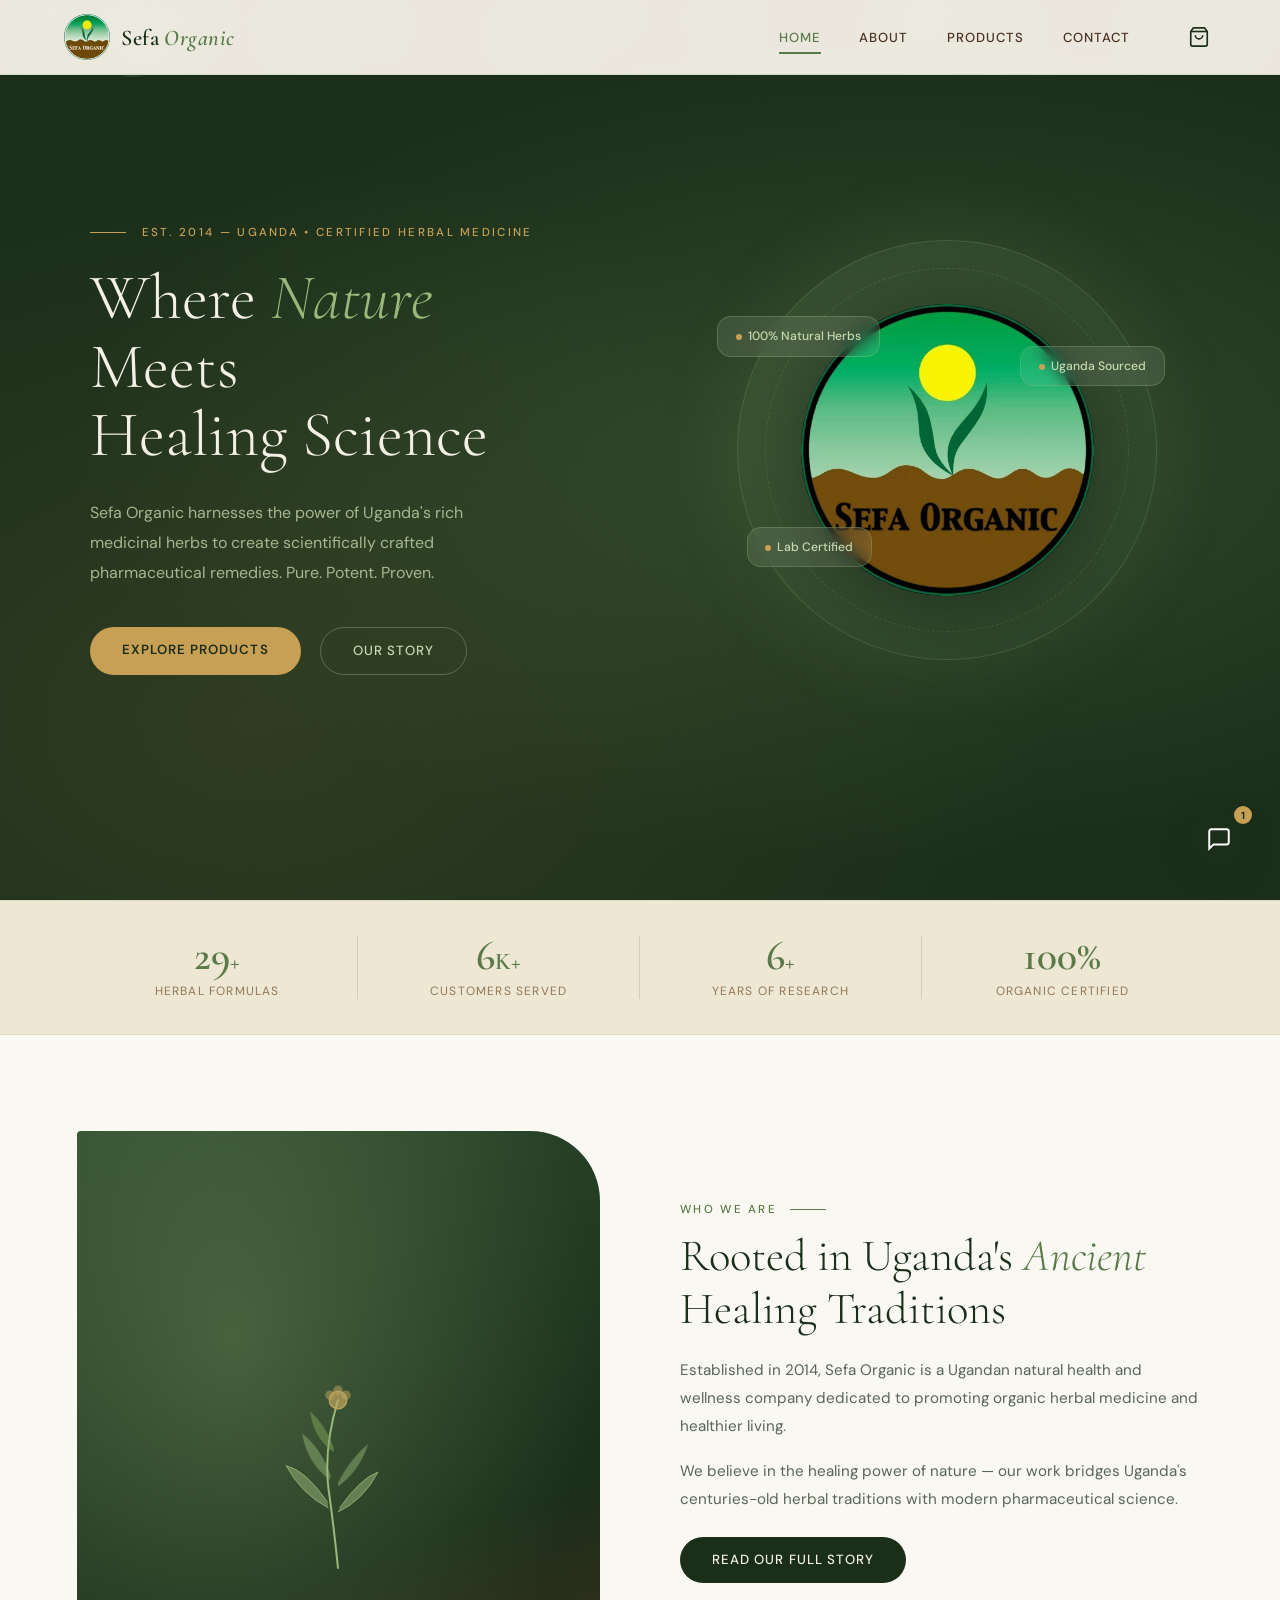
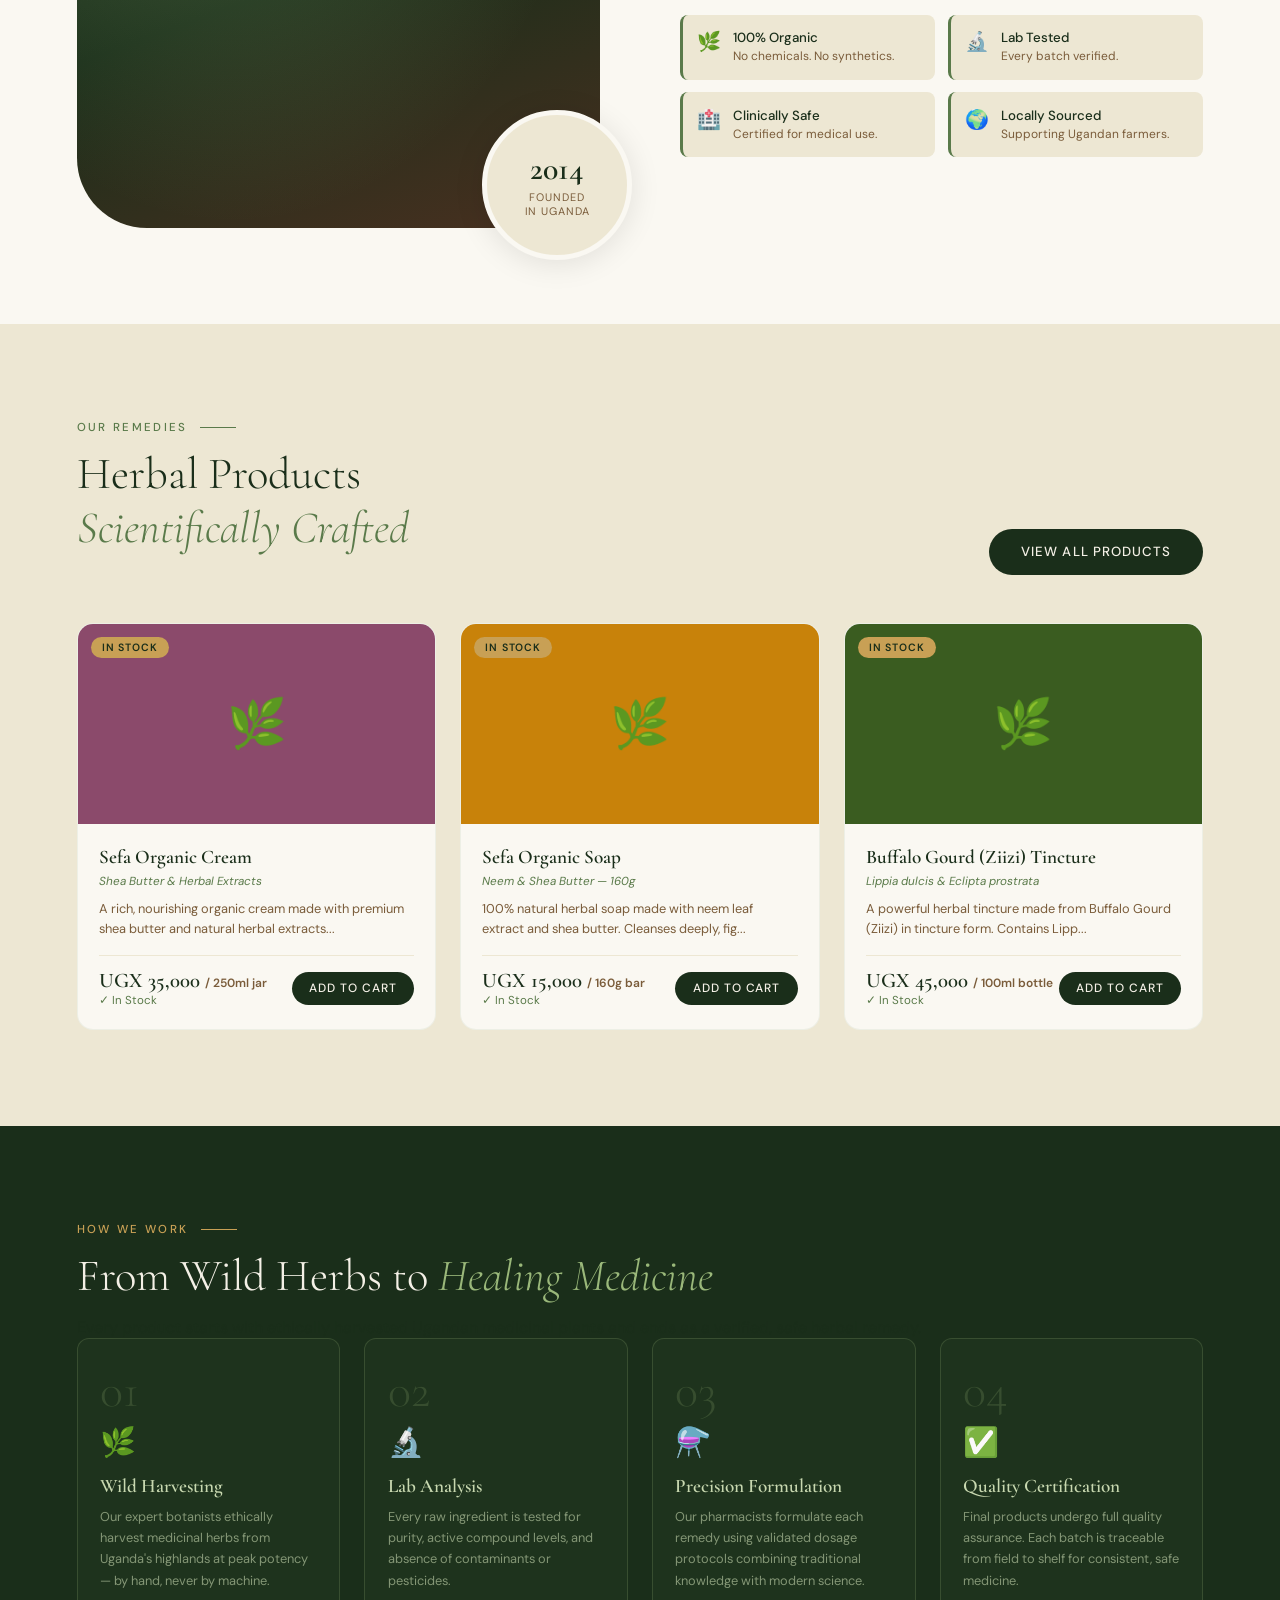
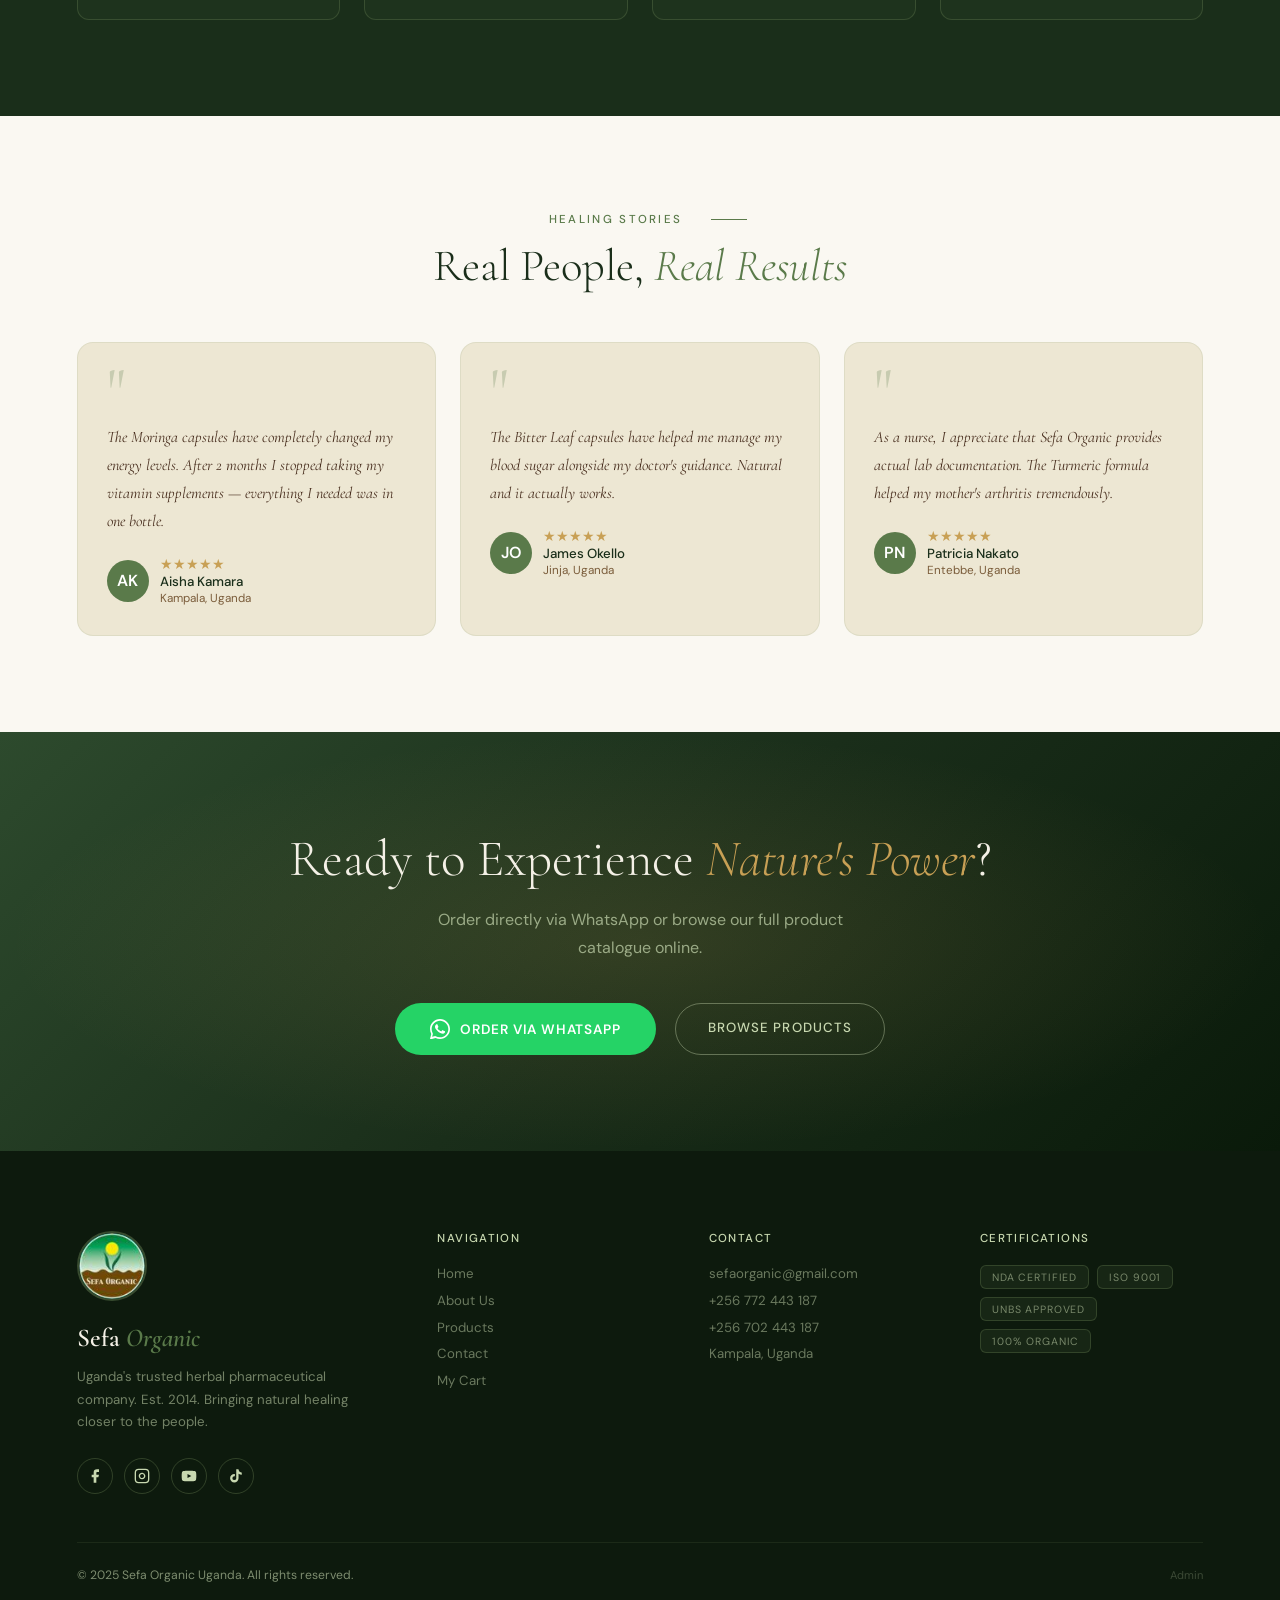
==== commit 37cc0f56: "Add files via upload" ====
--- a/index.html
+++ b/index.html
@@ -4,7 +4,7 @@
 <meta charset="UTF-8">
 <meta name="viewport" content="width=device-width, initial-scale=1.0">
 <title>Sefa Organic — Nature's Medicine, Scientifically Crafted</title>
-<link rel="icon" type="image/jpeg" href="[data-uri]">
+<link rel="icon" type="image/jpeg" href="[data-uri]">
 <link rel="stylesheet" href="style.css">
 <style>
 /* HOME-SPECIFIC */
@@ -378,6 +378,7 @@
 <div id="chatbot-placeholder"></div>
 <div id="toast">✅ Added to cart!</div>
 
+<script src="images.js"></script>
 <script src="shared.js"></script>
 <script>
 document.getElementById('nav-placeholder').innerHTML = renderHeader('Home');
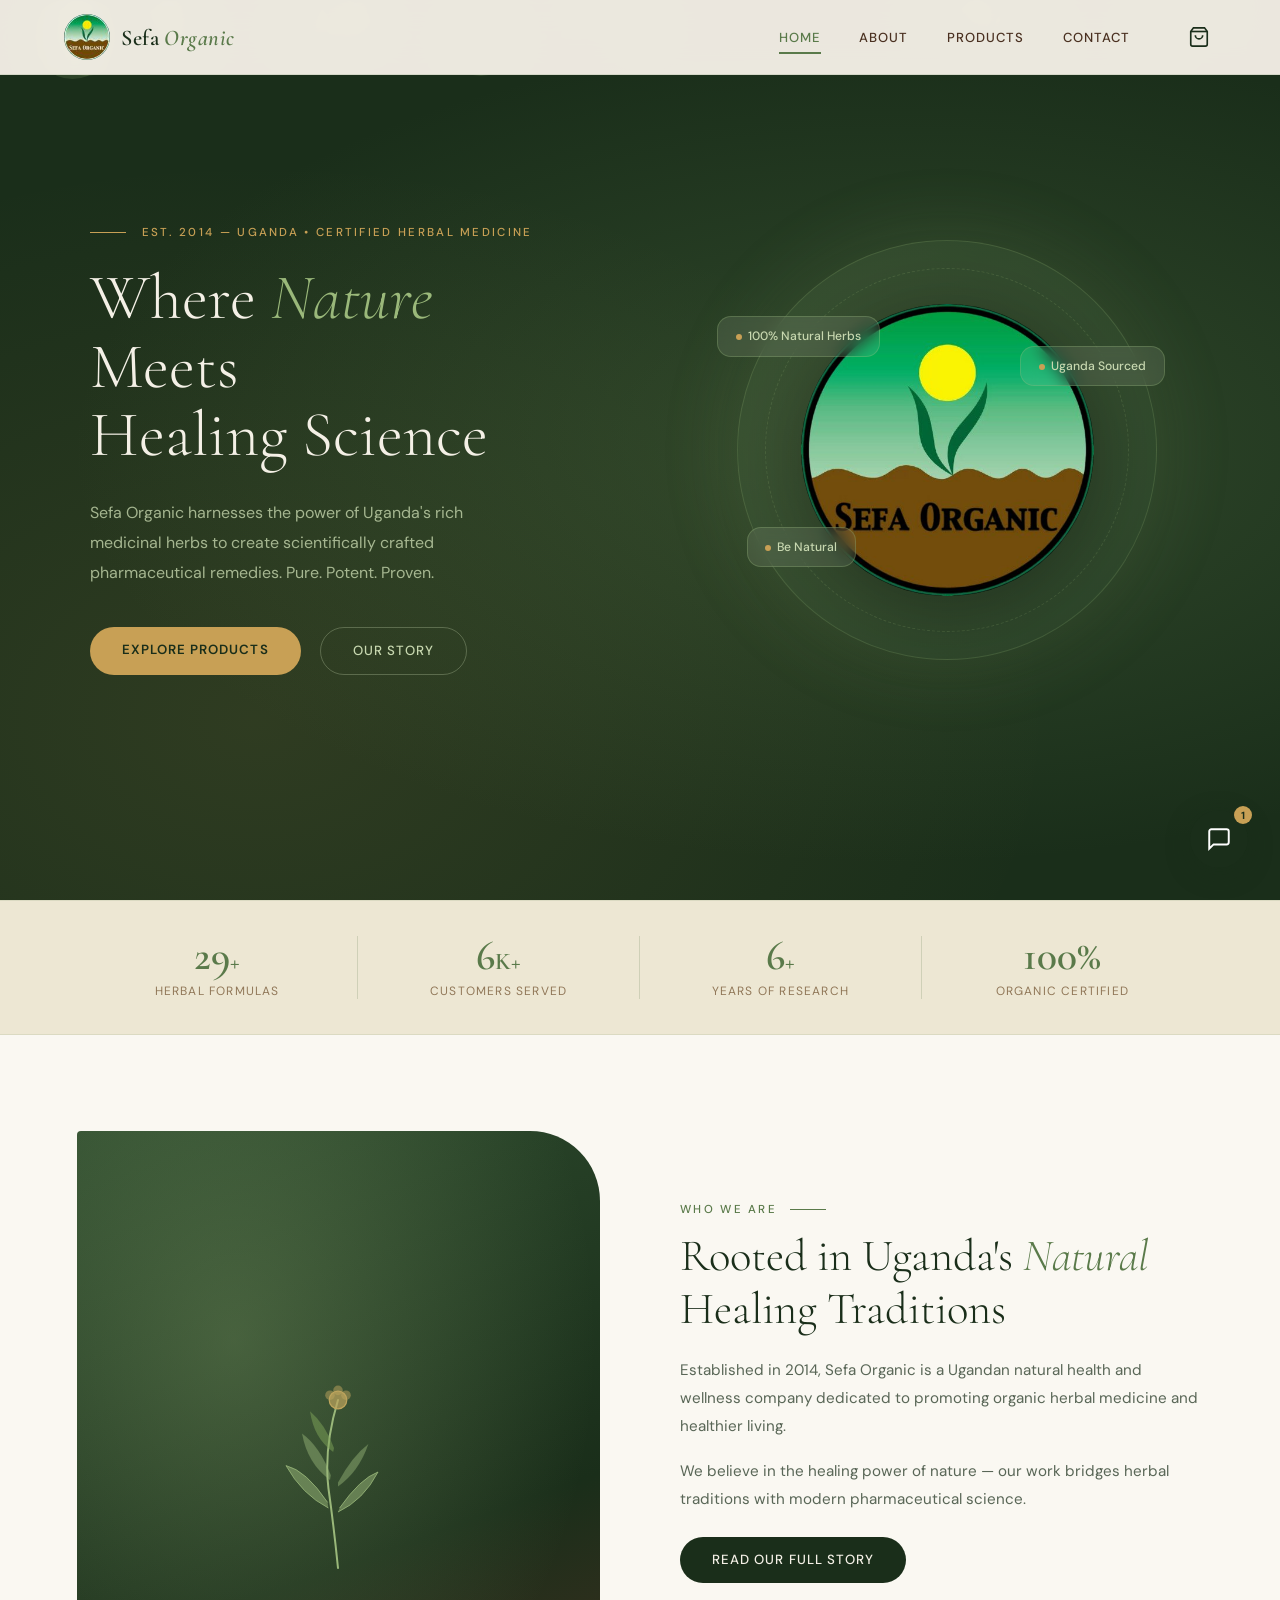
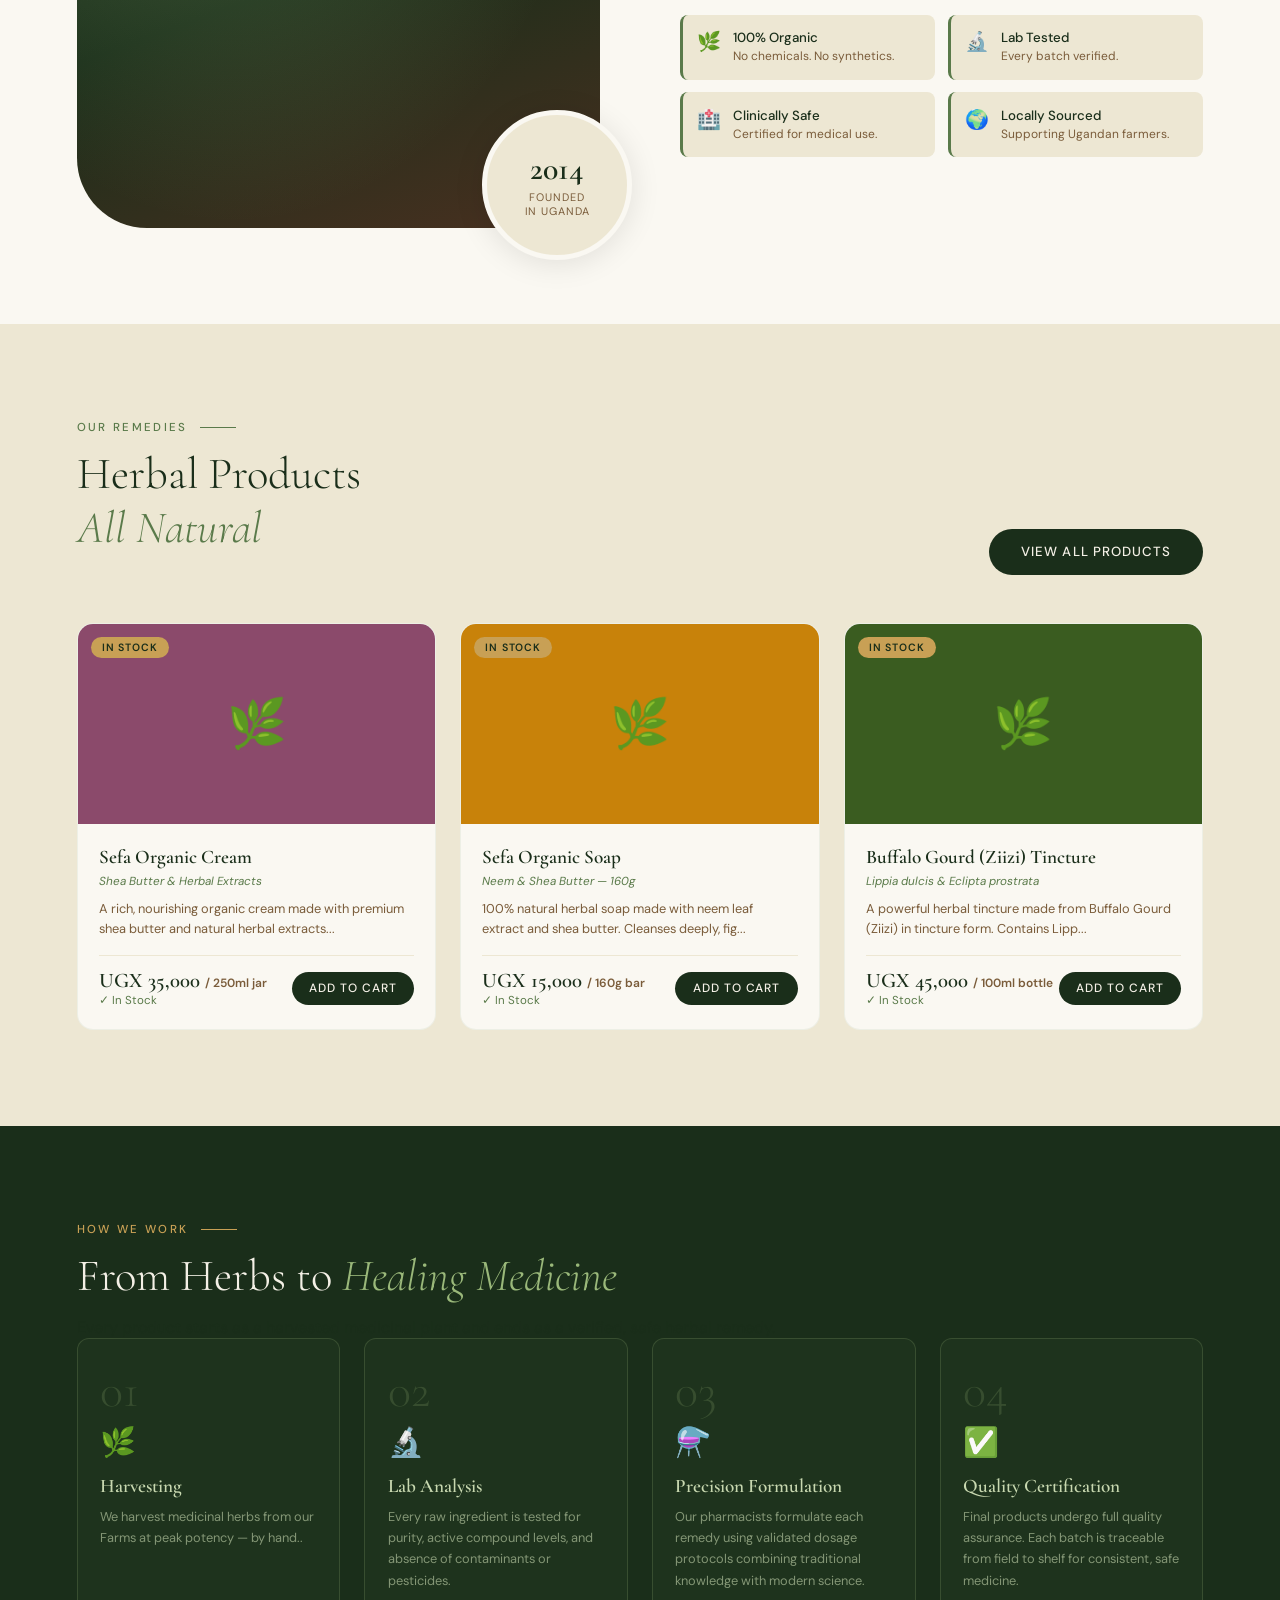
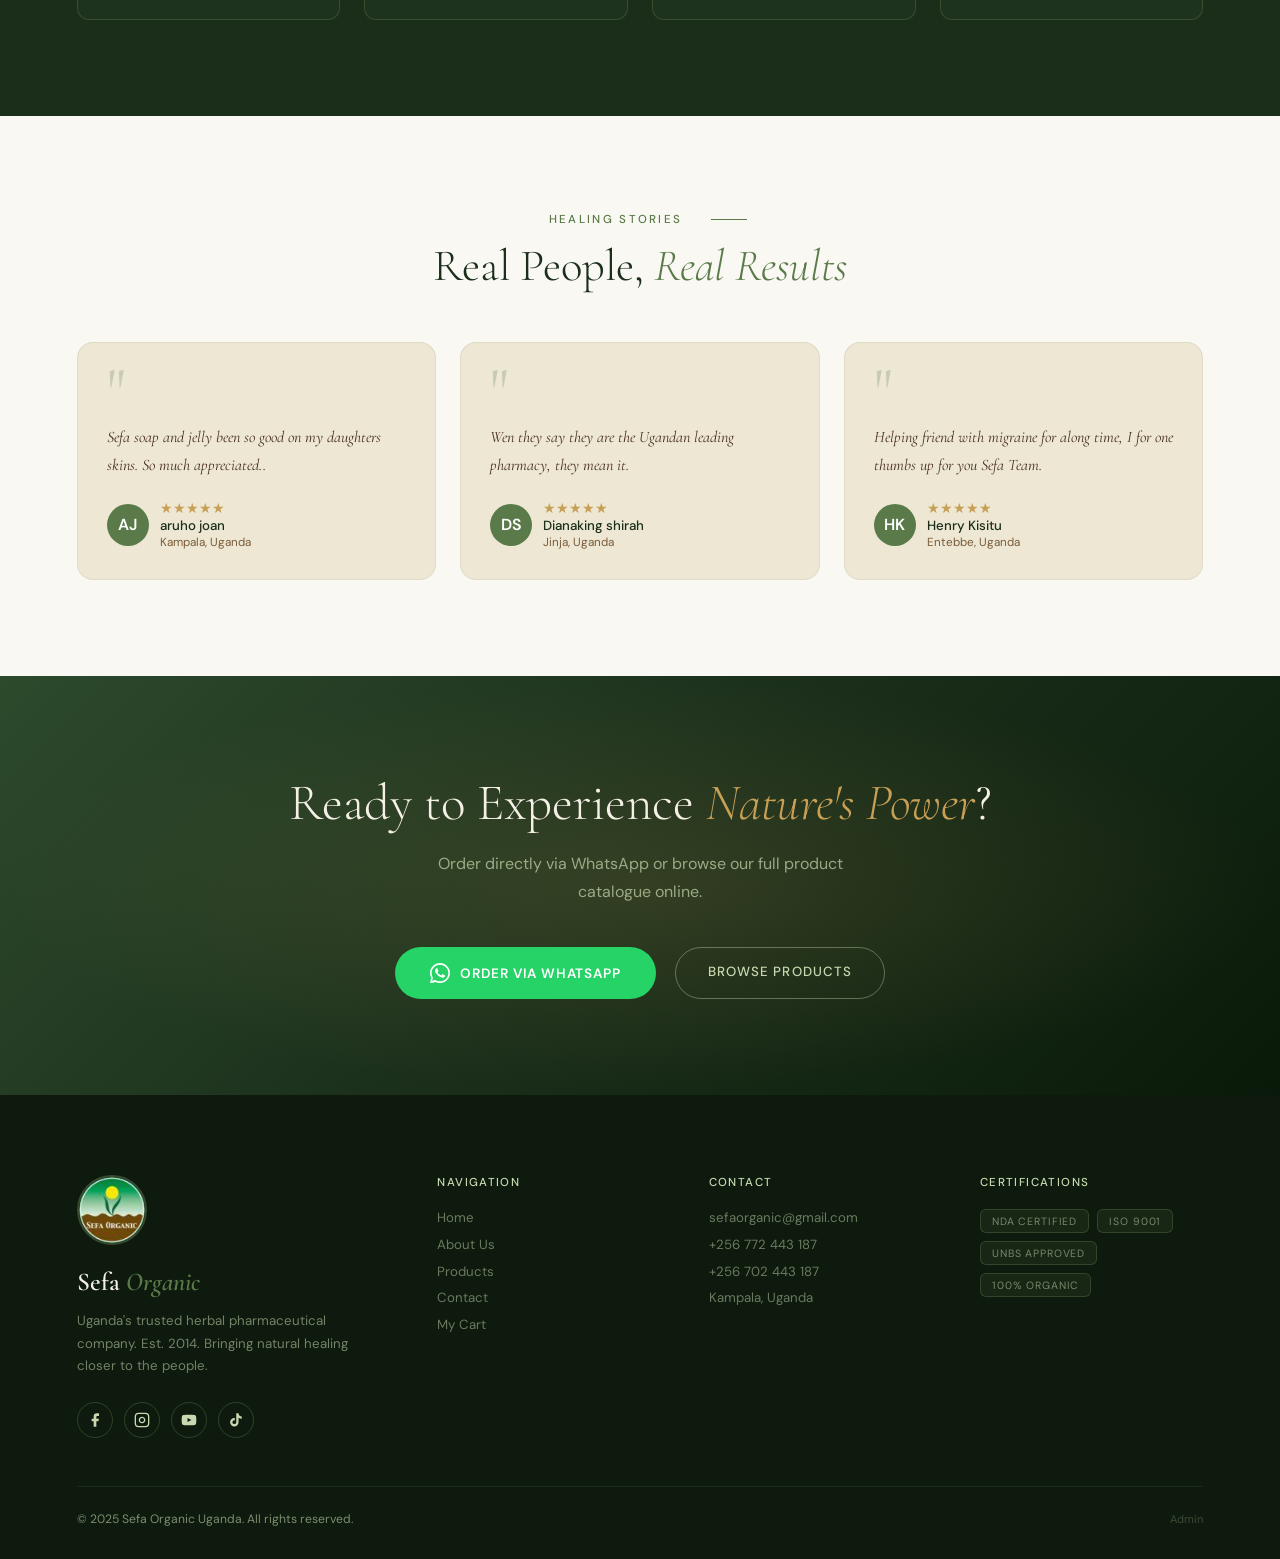
==== commit f43e2c1d: "Update print statement from 'Hello' to 'Goodbye'" ====
--- a/index.html
+++ b/index.html
@@ -3,7 +3,7 @@
 <head>
 <meta charset="UTF-8">
 <meta name="viewport" content="width=device-width, initial-scale=1.0">
-<title>Sefa Organic — Nature's Medicine, Scientifically Crafted</title>
+<title>Sefa Organic —Be natural, Use natural products</title>
 <link rel="icon" type="image/jpeg" href="[data-uri]">
 <link rel="stylesheet" href="style.css">
 <style>
@@ -237,7 +237,7 @@
     <div class="hero-logo-circle">
       <img src="[data-uri]" alt="Sefa Organic" class="hero-logo-img">
       <div class="float-badge fb1"><span class="dot"></span>100% Natural Herbs</div>
-      <div class="float-badge fb2"><span class="dot"></span>Lab Certified</div>
+      <div class="float-badge fb2"><span class="dot"></span>Be Natural</div>
       <div class="float-badge fb3"><span class="dot"></span>Uganda Sourced</div>
     </div>
   </div>
@@ -273,9 +273,9 @@
     </div>
     <div class="reveal-right">
       <div class="section-tag">Who We Are</div>
-      <h2 class="section-title">Rooted in Uganda's <em>Ancient</em> Healing Traditions</h2>
+      <h2 class="section-title">Rooted in Uganda's <em>Natural</em> Healing Traditions</h2>
       <p style="font-size:0.95rem;line-height:1.85;color:rgba(26,46,26,0.72);margin-bottom:1rem;">Established in 2014, Sefa Organic is a Ugandan natural health and wellness company dedicated to promoting organic herbal medicine and healthier living.</p>
-      <p style="font-size:0.95rem;line-height:1.85;color:rgba(26,46,26,0.72);margin-bottom:1.5rem;">We believe in the healing power of nature — our work bridges Uganda's centuries-old herbal traditions with modern pharmaceutical science.</p>
+      <p style="font-size:0.95rem;line-height:1.85;color:rgba(26,46,26,0.72);margin-bottom:1.5rem;">We believe in the healing power of nature — our work bridges herbal traditions with modern pharmaceutical science.</p>
       <a href="about.html" class="btn-primary">Read Our Full Story</a>
       <div class="values-grid">
         <div class="value-item"><div class="value-icon">🌿</div><div><h4>100% Organic</h4><p>No chemicals. No synthetics.</p></div></div>
@@ -292,7 +292,7 @@
   <div class="reveal" style="display:flex;justify-content:space-between;align-items:flex-end;flex-wrap:wrap;gap:1.5rem;margin-bottom:0">
     <div>
       <div class="section-tag">Our Remedies</div>
-      <h2 class="section-title">Herbal Products<br><em>Scientifically Crafted</em></h2>
+      <h2 class="section-title">Herbal Products<br><em>All Natural</em></h2>
     </div>
     <a href="products.html" class="btn-primary">View All Products</a>
   </div>
@@ -303,14 +303,14 @@
 <section class="section process-section">
   <div class="reveal">
     <div class="section-tag">How We Work</div>
-    <h2 class="section-title">From Wild Herbs to <em>Healing Medicine</em></h2>
-    <p>Every product starts with ethically harvested Ugandan medicinal plants and ends as a verified, safe herbal remedy.</p>
+    <h2 class="section-title">From Herbs to <em>Healing Medicine</em></h2>
+    <p>Every product starts as a harvested medicinal plant and ends as a verified, safe herbal remedy.</p>
   </div>
   <div class="process-grid reveal">
     <div class="process-card">
       <div class="step-num">01</div><div class="step-icon">🌿</div>
-      <h3>Wild Harvesting</h3>
-      <p>Our expert botanists ethically harvest medicinal herbs from Uganda's highlands at peak potency — by hand, never by machine.</p>
+      <h3>Harvesting</h3>
+      <p>We harvest medicinal herbs from our Farms at peak potency — by hand..</p>
     </div>
     <div class="process-card">
       <div class="step-num">02</div><div class="step-icon">🔬</div>
@@ -338,24 +338,24 @@
   </div>
   <div class="testi-grid reveal">
     <div class="testi-card">
-      <p class="testi-text">The Moringa capsules have completely changed my energy levels. After 2 months I stopped taking my vitamin supplements — everything I needed was in one bottle.</p>
+      <p class="testi-text">Sefa soap and jelly been so good on my daughters skins. So much appreciated..</p>
       <div class="testi-author">
-        <div class="testi-avatar">AK</div>
-        <div><div class="stars">★★★★★</div><div class="testi-name">Aisha Kamara</div><div class="testi-loc">Kampala, Uganda</div></div>
+        <div class="testi-avatar">AJ</div>
+        <div><div class="stars">★★★★★</div><div class="testi-name">aruho joan</div><div class="testi-loc">Kampala, Uganda</div></div>
       </div>
     </div>
     <div class="testi-card">
-      <p class="testi-text">The Bitter Leaf capsules have helped me manage my blood sugar alongside my doctor's guidance. Natural and it actually works.</p>
+      <p class="testi-text">Wen they say they are the Ugandan leading pharmacy, they mean it.</p>
       <div class="testi-author">
-        <div class="testi-avatar">JO</div>
-        <div><div class="stars">★★★★★</div><div class="testi-name">James Okello</div><div class="testi-loc">Jinja, Uganda</div></div>
+        <div class="testi-avatar">DS</div>
+        <div><div class="stars">★★★★★</div><div class="testi-name">Dianaking shirah</div><div class="testi-loc">Jinja, Uganda</div></div>
       </div>
     </div>
     <div class="testi-card">
-      <p class="testi-text">As a nurse, I appreciate that Sefa Organic provides actual lab documentation. The Turmeric formula helped my mother's arthritis tremendously.</p>
+      <p class="testi-text">Helping friend with migraine for along time, I for one thumbs up for you Sefa Team.</p>
       <div class="testi-author">
-        <div class="testi-avatar">PN</div>
-        <div><div class="stars">★★★★★</div><div class="testi-name">Patricia Nakato</div><div class="testi-loc">Entebbe, Uganda</div></div>
+        <div class="testi-avatar">HK</div>
+        <div><div class="stars">★★★★★</div><div class="testi-name">Henry Kisitu</div><div class="testi-loc">Entebbe, Uganda</div></div>
       </div>
     </div>
   </div>
@@ -453,4 +453,4 @@
 renderHomeProducts();
 </script>
 </body>
-</html>+</html>
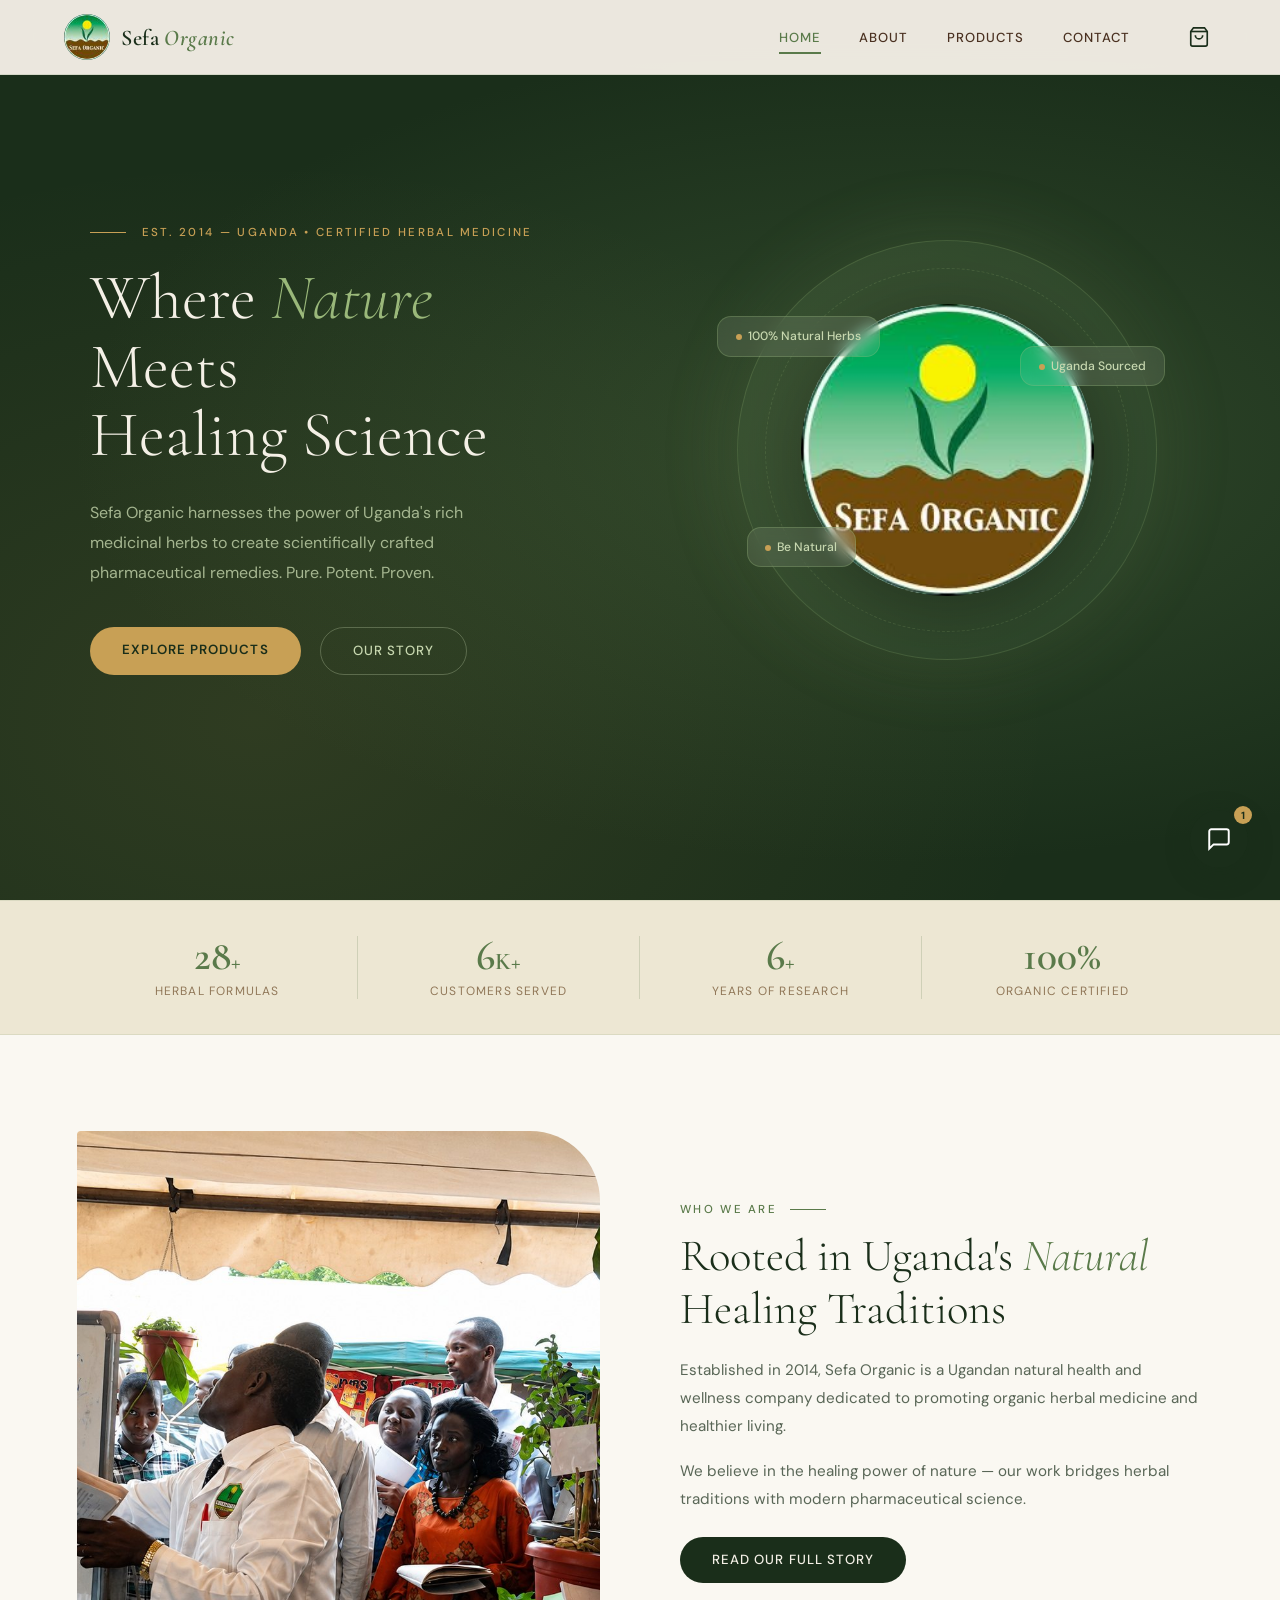
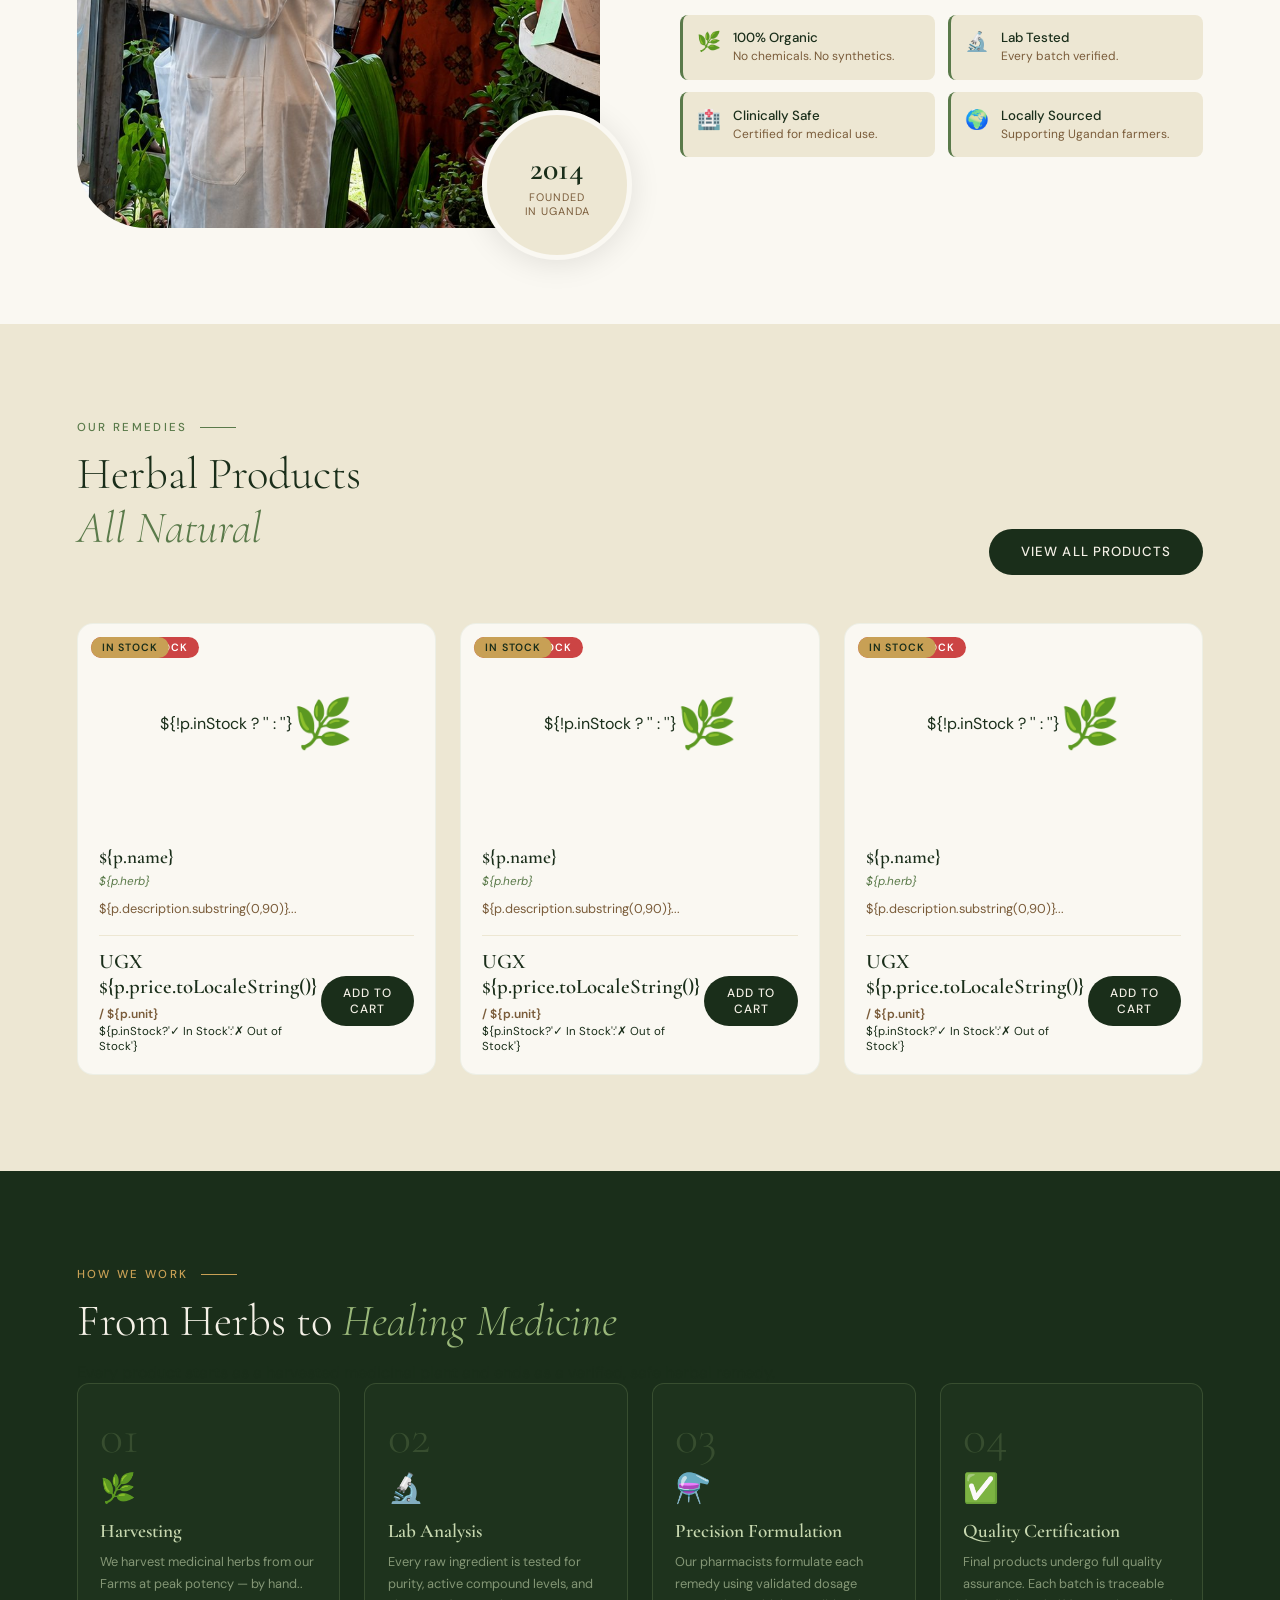
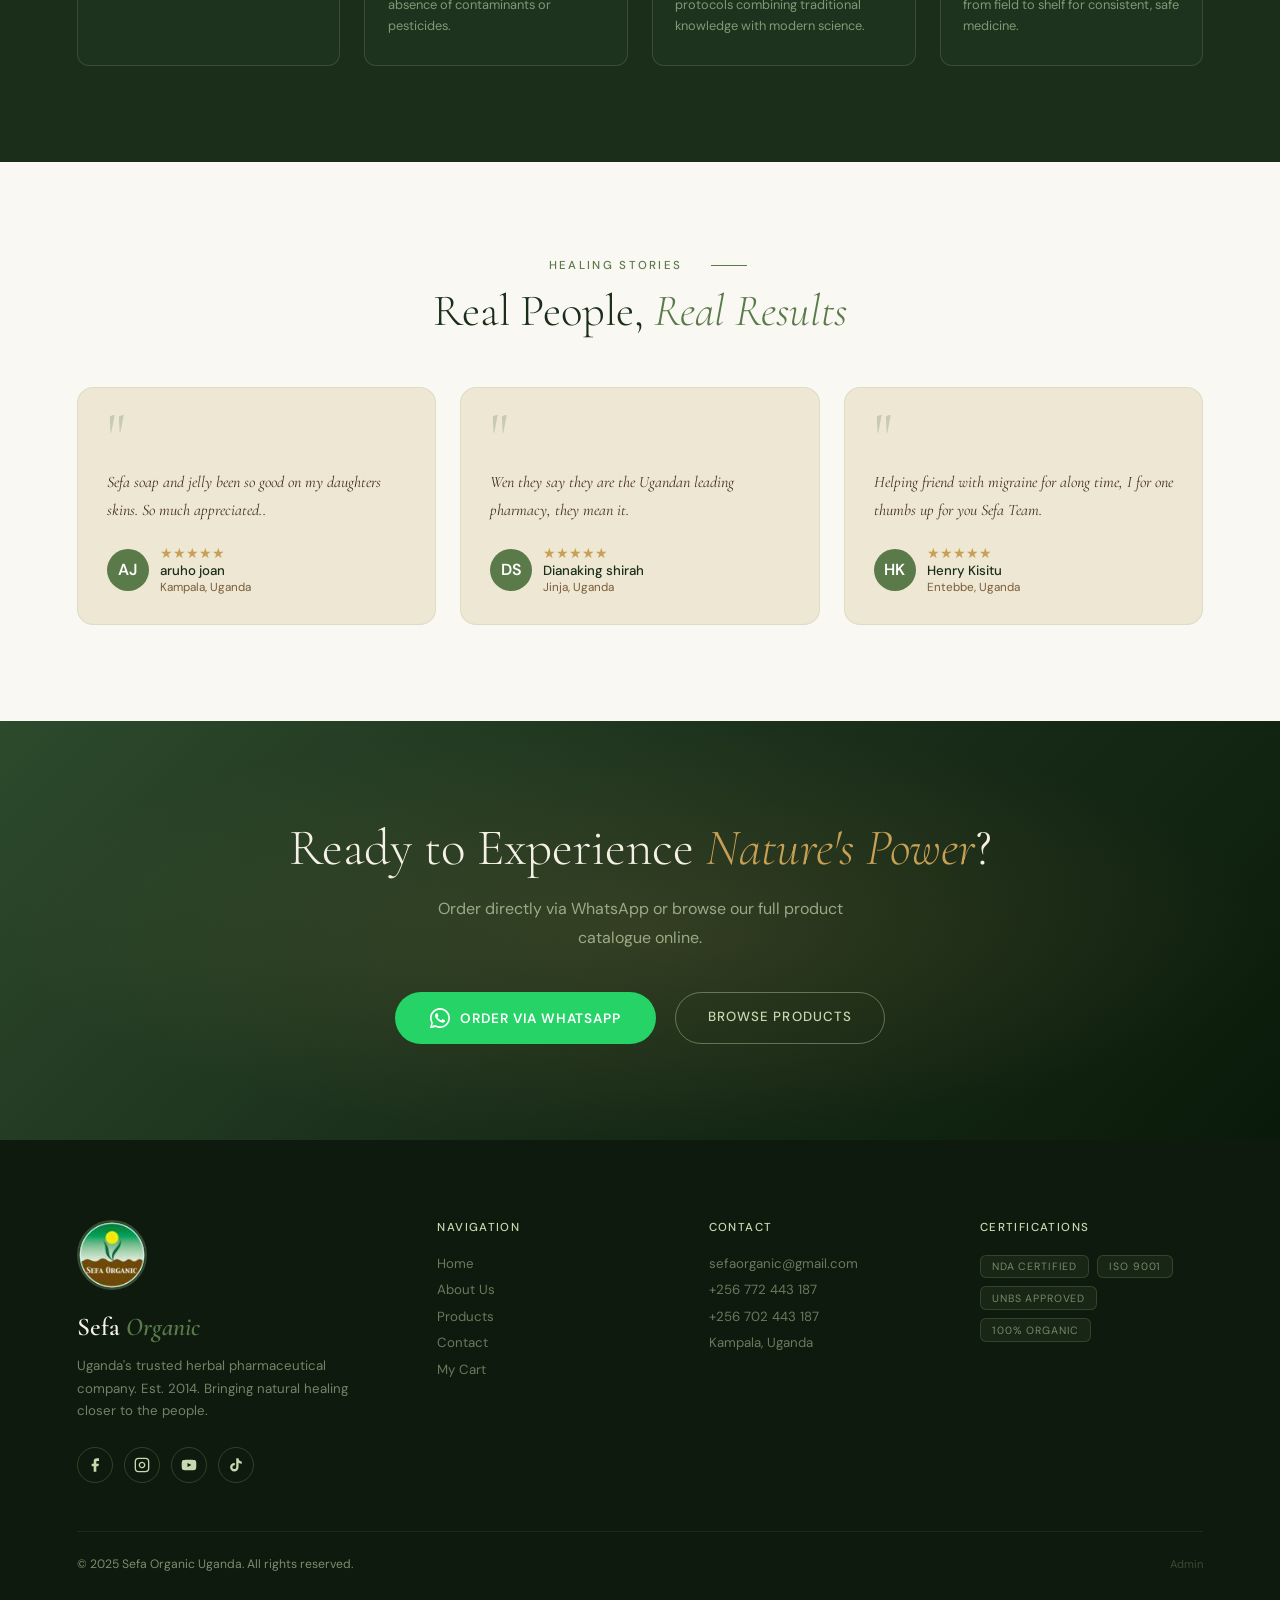
==== commit 0dff87df: "Update index.html" ====
--- a/index.html
+++ b/index.html
@@ -4,7 +4,7 @@
 <meta charset="UTF-8">
 <meta name="viewport" content="width=device-width, initial-scale=1.0">
 <title>Sefa Organic —Be natural, Use natural products</title>
-<link rel="icon" type="image/jpeg" href="[data-uri]">
+<link rel="icon" type="image/jpeg" href="[data-uri]">
 <link rel="stylesheet" href="style.css">
 <style>
 /* HOME-SPECIFIC */
@@ -110,13 +110,9 @@
 .about-visual-wrap { position:relative; }
 .about-img-art {
   width:100%; aspect-ratio:3/4; border-radius:4px 70px 4px 70px;
-  background:linear-gradient(160deg, var(--moss) 0%, var(--forest) 60%, var(--earth) 100%);
-  display:flex; align-items:center; justify-content:center; overflow:hidden; position:relative;
-}
-.about-img-art::after {
-  content:''; position:absolute; inset:0;
-  background:radial-gradient(ellipse at 30% 30%, rgba(154,184,122,0.3), transparent 70%);
-}
+  overflow:hidden; position:relative;
+}
+.about-img-art img { width:100%; height:100%; object-fit:cover; }
 .about-accent {
   position:absolute; bottom:-2rem; right:-2rem;
   width:150px; height:150px; background:var(--parchment);
@@ -235,7 +231,7 @@
   </div>
   <div class="hero-visual">
     <div class="hero-logo-circle">
-      <img src="[data-uri]" alt="Sefa Organic" class="hero-logo-img">
+      <img src="[data-uri]" alt="Sefa Organic" class="hero-logo-img">
       <div class="float-badge fb1"><span class="dot"></span>100% Natural Herbs</div>
       <div class="float-badge fb2"><span class="dot"></span>Be Natural</div>
       <div class="float-badge fb3"><span class="dot"></span>Uganda Sourced</div>
@@ -256,18 +252,7 @@
   <div class="about-inner">
     <div class="about-visual-wrap reveal-left">
       <div class="about-img-art">
-        <svg viewBox="0 0 200 260" width="160" fill="none">
-          <path d="M100 240 Q95 190 88 140 Q82 90 100 30" stroke="#9ab87a" stroke-width="2.5" fill="none" stroke-linecap="round"/>
-          <path d="M88 165 Q55 148 35 112 Q60 118 87 158" fill="rgba(154,184,122,0.5)" stroke="#9ab87a" stroke-width="1"/>
-          <path d="M90 130 Q62 110 55 72 Q77 88 91 124" fill="rgba(154,184,122,0.45)"/>
-          <path d="M94 95 Q70 78 65 44 Q84 60 95 90" fill="rgba(120,160,80,0.5)"/>
-          <path d="M100 170 Q132 155 150 120 Q128 128 102 165" fill="rgba(154,184,122,0.5)" stroke="#9ab87a" stroke-width="1"/>
-          <path d="M100 138 Q126 120 138 85 Q118 100 100 133" fill="rgba(154,184,122,0.45)"/>
-          <circle cx="100" cy="30" r="11" fill="rgba(200,160,85,0.7)" stroke="#c8a055" stroke-width="1.5"/>
-          <circle cx="100" cy="18" r="6" fill="rgba(200,160,85,0.5)"/>
-          <circle cx="110" cy="24" r="6" fill="rgba(200,160,85,0.5)"/>
-          <circle cx="90" cy="24" r="6" fill="rgba(200,160,85,0.5)"/>
-        </svg>
+        <img src="[data-uri]